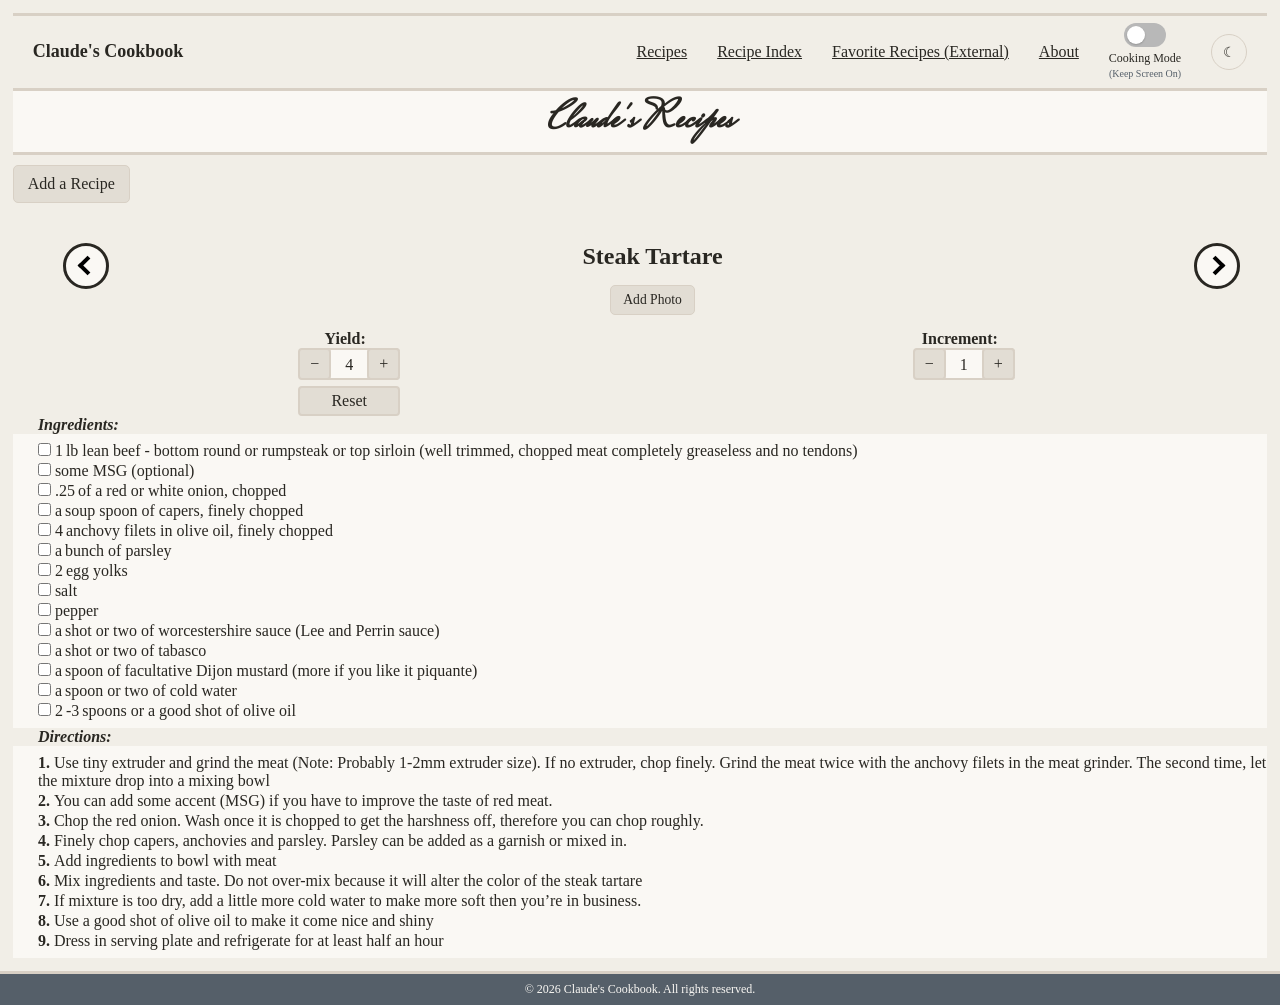
==== index.html @ f845e612 "Standardize navigation across pages and refresh favicon cache" ====
<!DOCTYPE html>
<html lang="en">
    <head>
        <meta charset="UTF-8">
        <meta name="viewport" content="width=device-width, initial-scale=1.0">
        <meta http-equiv="X-UA-Compatible" content="ie=edge">
        <title>Claude's Cookbook</title>
        <link rel="stylesheet" href="recipestyle.css">
        <link rel="preconnect" href="https://fonts.googleapis.com">
        <link rel="preconnect" href="https://fonts.gstatic.com" crossorigin>
        <link href="https://fonts.googleapis.com/css2?family=Fasthand&display=swap" rel="stylesheet">
        <link rel="preconnect" href="https://fonts.googleapis.com">
        <link rel="preconnect" href="https://fonts.gstatic.com" crossorigin>
        <link href="https://fonts.googleapis.com/css2?family=Heebo:wght@500;800&family=Mrs+Saint+Delafield&family=Roboto:ital,wght@1,900&display=swap" rel="stylesheet">
        <link rel="icon" type="image/png" href="/favicon.png?v=2">
    </head>
    <body>
        <div class="outline"> 
            <header>
                <nav class="nav-menu">
                    <ul class="nav-ul">
                        <li class="nav-header"><strong>Claude's Cookbook</strong></p></li>
                        <ul class="nav-ul-right">
                            <li><a href="index.html">Recipes</a></li>
                            <li><a href="recipe-index.html">Recipe Index</a></li>
                            <li><a href="favorites.html">Favorite Recipes (External)</a></li>
                            <li><a href="about.html">About</a></li>
                            <li class="cooking-mode-control">
                                <button
                                    id="cooking-mode-toggle"
                                    class="toggle-switch"
                                    type="button"
                                    role="switch"
                                    aria-checked="false"
                                    aria-label="Cooking Mode"
                                >
                                    <span class="toggle-knob"></span>
                                </button>
                                <span>Cooking Mode<br><small>(Keep Screen On)</small></span>
                            </li> 
                            <button id="theme-toggle" aria-label="Switch to dark mode">☾</button>
                        </ul>
                    </ul>
                </nav>
            </header>
            <!-- <div class="title-img">
                <h1>Claude's Recipes</h1>
            </div> -->

            <main id="recipes">
                <h3>Claude's Recipes</h3>
                <section id="add-recipe-section">
                    <h2>Add Claude's Recipe</h2>

                    <button type="button" id="show-recipe-form">
                        Add a Recipe
                    </button>

                    <form id="new-recipe-form" hidden>
                        <label for="new-recipe-name">Recipe Name</label>
                        <input type="text" id="new-recipe-name" required>

                        <label for="new-recipe-yield">Yield</label>
                        <input type="text" id="new-recipe-yield" required>

                        <label for="new-recipe-ingredients">Ingredients</label>
                        <textarea id="new-recipe-ingredients" required
                            placeholder="Enter one ingredient per line"></textarea>

                        <label for="new-recipe-directions">Directions</label>
                        <textarea id="new-recipe-directions" required
                            placeholder="Enter one step per line"></textarea>

                        <label for="new-recipe-source">Source</label>
                        <input type="text" id="new-recipe-source" required>

                        <label for="new-recipe-image">Recipe Photo (optional)</label>
                        <input
                            type="file"
                            id="new-recipe-image"
                            accept="image/*"
                        >

                        <p id="recipe-form-error" role="alert"></p>

                        <button type="submit">Save Recipe</button>
                    </form>
                </section>
                <div id="recipe-container">
                    <script src="https://ajax.googleapis.com/ajax/libs/jquery/2.1.1/jquery.min.js"></script>
                   
                    <div class="recipes">
                        <div class="buttons-container">
                            <span class="left arrow prev"></span>
                            <span class="right arrow next"></span>
                        </div>
                        <ul class="recipe-items">
                            <li class="recipe-item">
                                <h2>Steak Tartare</h2>
                                <div class="recipe-image-container">
                                    <img class="recipe-image" alt="Steak Tartare" hidden>
                                    <button type="button" class="remove-recipe-image" hidden>
                                        Remove Photo
                                    </button>
                                    <label class="recipe-image-upload">
                                        Add Photo
                                        <input
                                            type="file"
                                            class="recipe-image-input"
                                            accept="image/*"
                                        >
                                    </label>
                                </div>
                                
                                <form class="values-div">
                                    <div class="yield-div">
                                        <strong>Yield:</strong>
                                        <div class="og-yield">4</div>
                                        <div class="yield-output-container">
                                            <button type="button" class="value-button" onclick="decreaseYield()" aria-label="Decrease yield">−</button>
                                            <div class="yield-output" aria-live="polite"></div>
                                            <button type="button" class="value-button" onclick="increaseYield()" aria-label="Increase yield">+</button>    
                                        </div>
                                        <button type="button" class="reset-yield" onclick="resetYield()">Reset</button>
                                    </div>
                                    <div class="increment-div">
                                        <strong>Increment:</strong>
                                        <div class="increment-output-container">
                                            <button type="button" class="value-button" onclick="decreaseIncrement()" aria-label="Decrease increment">−</button>
                                            <div class="increment-output" aria-live="polite"></div>
                                            <button type="button" class="value-button" onclick="increaseIncrement()" aria-label="Increase increment">+</button>
                                        </div>
                                        <div>
                                            <div class="og-increment">1</div>
                                            <div><p>Choose an increment,<br> then adjust the yield.</p></div>
                                        </div>
                                   </div>
                                </form>

                                <div class="ingredients-div list-container"><em>Ingredients:</em>
                                    <ul class="ingredients-list list">
                                        <li class="ingredient"><input type="checkbox"><span class="ingredient-amount">1</span><span class="output-amount"></span>lb lean beef - bottom round or rumpsteak or top sirloin (well trimmed, chopped meat completely greaseless and no tendons)</li>
                                        <li class="ingredient"><input type="checkbox">some MSG (optional)</li>
                                        <li class="ingredient"><input type="checkbox"><span class="ingredient-amount">.25</span><span class="output-amount"></span>of a red or white onion, chopped</li>
                                        <li class="ingredient"><input type="checkbox"><span class="ingredient-amount">a</span><span class="output-amount"></span>soup spoon of capers, finely chopped</li>
                                        <li class="ingredient"><input type="checkbox"><span class="ingredient-amount">4</span><span class="output-amount"></span>anchovy filets in olive oil, finely chopped</li>
                                        <li class="ingredient"><input type="checkbox"><span class="ingredient-amount">a</span><span class="output-amount"></span>bunch of parsley</li>
                                        <li class="ingredient"><input type="checkbox"><span class="ingredient-amount">2</span><span class="output-amount"></span>egg yolks</li>
                                        <li class="ingredient"><input type="checkbox">salt</li>
                                        <li class="ingredient"><input type="checkbox">pepper</li>
                                        <li class="ingredient"><input type="checkbox"><span class="ingredient-amount">a</span><span class="output-amount"></span>shot or two of worcestershire sauce (Lee and Perrin sauce)</li>
                                        <li class="ingredient"><input type="checkbox"><span class="ingredient-amount">a</span><span class="output-amount"></span>shot or two of tabasco</li>
                                        <li class="ingredient"><input type="checkbox"><span class="ingredient-amount">a</span><span class="output-amount"></span>spoon of facultative Dijon mustard (more if you like it piquante)</li>
                                        <li class="ingredient"><input type="checkbox"><span class="ingredient-amount">a</span><span class="output-amount"></span>spoon or two of cold water</li>
                                        <li class="ingredient"><input type="checkbox"><span class="ingredient-amount">2</span><span class="output-amount"></span>-<span class="ingredient-amount">3</span><span class="output-amount"></span>spoons or a good shot of olive oil</li>
                                    </ul>
                                </div>
                                <div class="directions-div list-container"><em>Directions:</em>
                                    <ul class="directions-list list"> 
                                        <li class="direction">Use tiny extruder and grind the meat (Note: Probably 1-2mm extruder size). If no extruder, chop finely. Grind the meat twice with the anchovy filets in the meat grinder. The second time, let the mixture drop into a mixing bowl</li>
                                        <li class="direction">You can add some accent (MSG) if you have to improve the taste of red meat.</li>
                                        <li class="direction">Chop the red onion. Wash once it is chopped to get the harshness off, therefore you can chop roughly.</li>
                                        <li class="direction">Finely chop capers, anchovies and parsley. Parsley can be added as a garnish or mixed in.</li>
                                        <li class="direction">Add ingredients to bowl with meat</li>
                                        <li class="direction">Mix ingredients and taste. Do not over-mix because it will alter the color of the steak tartare</li>
                                        <li class="direction">If mixture is too dry, add a little more cold water to make more soft then you’re in business.</li>
                                        <li class="direction">Use a good shot of olive oil to make it come nice and shiny</li>
                                        <li class="direction">Dress in serving plate and refrigerate for at least half an hour</li>
                                    </ul>
                                </div>
                            </li>

                            <li class="recipe-item">
                                <h2>Whole Chicken</h2>
                                <div class="recipe-image-container">
                                    <img class="recipe-image" alt="Whole Chicken" hidden>
                                    <button type="button" class="remove-recipe-image" hidden>
                                        Remove Photo
                                    </button>
                                    <label class="recipe-image-upload">
                                        Add Photo
                                        <input
                                            type="file"
                                            class="recipe-image-input"
                                            accept="image/*"
                                        >
                                    </label>
                                </div>
                                <form class="values-div">
                                    <div class="yield-div">
                                        <strong>Yield:</strong>
                                        <div class="og-yield">4</div>
                                        <div class="yield-output-container">
                                            <button type="button" class="value-button" onclick="decreaseYield()" aria-label="Decrease yield">−</button>
                                            <div class="yield-output" aria-live="polite"></div>
                                            <button type="button" class="value-button" onclick="increaseYield()" aria-label="Increase yield">+</button>
                                        </div>
                                        <button type="button" class="reset-yield" onclick="resetYield()">Reset</button>
                                    </div>
                                    <div class="increment-div">
                                        <strong>Increment:</strong>
                                        <div class="increment-output-container">
                                            <div class="value-button" id="decrease" onclick="decreaseIncrement()" value="decrease value">-</div> 
                                            <div class="increment-output"></div>
                                            <div class="value-button" id="increase" onclick="increaseIncrement()" value="increase value">+</div>     
                                            <button type="button" class="reset-increment" onclick="resetIncrement()">Reset</button>
                                        </div>
                                        <div>
                                            <div class="og-increment">1</div>
                                            <div><p>Choose an increment,<br> then adjust the yield.</p></div>
                                        </div>
                                   </div>
                                </form>
                                <div class="ingredients-div list-container"><em>Ingredients:</em>
                                    <ul class="ingredients-list list">
                                        <li class="ingredient"><input type="checkbox"><span class="ingredient-amount">1</span><span class="output-amount"></span>Whole chicken</li>
                                        <li class="ingredient"><input type="checkbox"><span class="ingredient-amount">4</span><span class="output-amount"></span>-<span class="ingredient-amount">6</span><span class="output-amount"></span>cloves of garlic</li>
                                        <li class="ingredient"><input type="checkbox">some chopped parsley</li>
                                        <li class="ingredient"><input type="checkbox"><span class="ingredient-amount">.5</span><span class="output-amount"></span>tsp nutmeg</li>
                                        <li class="ingredient"><input type="checkbox">some thyme</li>
                                        <li class="ingredient"><input type="checkbox"><span class="ingredient-amount">1</span><span class="output-amount"></span>-<span class="ingredient-amount">2</span><span class="output-amount"></span>bay leaves (crumpled)</li>
                                        <li class="ingredient"><input type="checkbox">salt (course)</li>
                                        <li class="ingredient"><input type="checkbox">pepper (fresh cracked)</li>
                                    </ul>
                                </div>
                                <div class="directions-div list-container"><em>Directions:</em>
                                    <ul class="directions-list list"> 
                                        <li class="direction">Mix garlic, thyme, parsley, bay leaf, salt, pepper in a bowl ahead of time so the salt can melt a bit</li>
                                        <li class="direction">Stuff the chicken with mixture</li>
                                        <li class="direction">Put half butter half oil in the roasting pot and preheat the pot that is in the oven so that the skin looks nicer and the skin does not rip</li>
                                        <li class="direction">Cook at 400F for 15 minutes on each face</li>
                                        <li class="direction">Finish the chicken upside-down so the juice goes back to the breast and white meat and no longer dryer</li>
                                    </ul>
                                </div>
                            </li>

                            <li class="recipe-item">
                                <h2>Seafood Pasta</h2>
                                <img src="/img/SeafoodPasta.png" alt="photograph of Seafood Pasta" height="150">
                                <div class="recipe-image-container">
                                    <img class="recipe-image" alt="Seafood Pasta" hidden>
                                    <button type="button" class="remove-recipe-image" hidden>
                                        Remove Photo
                                    </button>
                                    <label class="recipe-image-upload">
                                        Add Photo
                                        <input
                                            type="file"
                                            class="recipe-image-input"
                                            accept="image/*"
                                        >
                                    </label>
                                </div>
                                <form class="values-div">
                                    <div class="yield-div">
                                        <strong>Yield:</strong>
                                        <div class="og-yield">4</div>
                                        <div class="yield-output-container">
                                            <button type="button" class="value-button" onclick="decreaseYield()" aria-label="Decrease yield">−</button>
                                            <div class="yield-output" aria-live="polite"></div>
                                            <button type="button" class="value-button" onclick="increaseYield()" aria-label="Increase yield">+</button>     
                                        </div>
                                        <button type="button" class="reset-yield" onclick="resetYield()">Reset</button>
                                    </div>
                                    <div class="increment-div">
                                        <strong>Increment:</strong>
                                        <div class="increment-output-container">
                                            <button type="button" class="value-button" id="decrease" onclick="decreaseIncrement()" aria-label="Decrease increment">−</button>
                                            <div class="increment-output" aria-live="polite"></div>
                                            <button type="button" class="value-button" id="increase" onclick="increaseIncrement()" aria-label="Increase increment">+</button>
                                        </div>
                                        <div>
                                            <div class="og-increment">1</div>
                                            <div><p>Choose an increment,<br> then adjust the yield.</p></div>
                                        </div>
                                   </div>
                                </form>
                                <div class="ingredients-div list-container"><em>Ingredients:</em>
                                    <ul class="ingredients-list list">
                                        <li class="ingredient"><input type="checkbox"><span class="ingredient-amount">4</span><span class="output-amount"></span>servings pasta (linguine is best)</li>
                                        <li class="ingredient"><input type="checkbox"><span class="ingredient-amount">1</span><span class="output-amount"></span>lb mussels (1/4 lb per person)</li>
                                        <li class="ingredient"><input type="checkbox"><span class="ingredient-amount">24</span><span class="output-amount"></span>shrimp size 26/30s (8 per person)</li>
                                        <li class="ingredient"><input type="checkbox"><span class="ingredient-amount">24</span><span class="output-amount"></span>scallops or<span class="ingredient-amount">6</span><span class="output-amount"></span>sea scallops (quartered) (8 per person)</li>
                                        <li class="ingredient"><input type="checkbox"><span class="ingredient-amount">12</span><span class="output-amount"></span>oz fish, (skinless, boneless) red snapper or other rock fish recommended<br> because can cut into small pieces without falling apart (fish is optional) (3 oz per person)</li>
                                        <li class="ingredient"><input type="checkbox"><span class="ingredient-amount">1</span><span class="output-amount"></span>medium sized sweet onion (preferred) or shallots (quartered)</li>
                                        <li class="ingredient"><input type="checkbox"><span class="ingredient-amount">2</span><span class="output-amount"></span>big garlic cloves (chopped fine)</li>
                                        <li class="ingredient"><input type="checkbox"><span class="ingredient-amount">.5</span><span class="output-amount"></span>tsp ginger to taste (optional)</li>
                                        <li class="ingredient"><input type="checkbox">some olive oil</li>
                                        <li class="ingredient"><input type="checkbox"><span class="ingredient-amount">2</span><span class="output-amount"></span>soup spoons of chopped parsley</li>
                                        <li class="ingredient"><input type="checkbox"><span class="ingredient-amount">1</span><span class="output-amount"></span>tblsp lemon juice</li>
                                        <li class="ingredient"><input type="checkbox">salt</li>
                                        <li class="ingredient"><input type="checkbox">pepper</li>
                                    </ul>
                                </div>
                                <div class="directions-div list-container"><em>Directions:</em>
                                    <ul class="directions-list list"> 
                                        <li class="direction">Open the mussel and keep the juice to make the sauce (NOTE: this means to steam the mussels until the open in water and keep the steaming liquid)</li>
                                        <li class="direction">Take onion, cut in half, then cut halves into fours so they are thick</li>
                                        <li class="direction">Remove tough part of small bay scallops if they are there. If using sea scallops, clean them, remove the roe and tough part, cut into four and boil them for 3 or 4 seconds in salty water because they have a strong flavor, then pour through a sieve, discard water</li>
                                        <li class="direction">Fry the onion and garlic in olive oil without adding color</li>
                                        <li class="direction">Add mussel juice</li>
                                        <li class="direction">Bring to a boil</li>
                                        <li class="direction">Add lemon juice, then seafood</li>
                                        <li class="direction">Liquid should be halfway up the seafood</li>
                                        <li class="direction">Bring to boil again then add cornstarch or arrowroot (arrowroot preferred because cornstarch makes odd string)</li>
                                        <li class="direction">Boil again, but not too much then take off the fire</li>
                                        <li class="direction">Season with salt, pepper, maybe some olive oil</li>
                                        <li class="direction">Have cooked pasta ready, season pasta with the pan flavor before you put it on the plate</li>
                                        <li class="direction">Put pasta on the plate then cover in seafood and chopped parsley on top</li>
                                        <li class="direction">When you put the pasta in the water, make the sauce for timing</li>
                                    </ul>
                                </div>
                            </li>

                            <li class="recipe-item">
                                <h2>Escargot</h2>
                                <img src="/img/escargot.jpeg" alt="photograph of Escargot" height="200">
                                <div class="recipe-image-container">
                                    <img class="recipe-image" alt="Escargot" hidden>
                                    <button type="button" class="remove-recipe-image" hidden>
                                        Remove Photo
                                    </button>
                                    <label class="recipe-image-upload">
                                        Add Photo
                                        <input
                                            type="file"
                                            class="recipe-image-input"
                                            accept="image/*"
                                        >
                                    </label>
                                </div>
                                <form class="values-div">
                                    <div class="yield-div">
                                        <strong>Yield:</strong>
                                        <div class="og-yield">4</div>
                                        <div class="yield-output-container">
                                            <button type="button" class="value-button" onclick="decreaseYield()" aria-label="Decrease yield">−</button>
                                            <div class="yield-output" aria-live="polite"></div>
                                            <button type="button" class="value-button" onclick="increaseYield()" aria-label="Increase yield">+</button>   
                                        </div>
                                        <button type="button" class="reset-yield" onclick="resetYield()">Reset</button>
                                    </div>
                                    <div class="increment-div">
                                        <strong>Increment:</strong>
                                        <div class="increment-output-container">
                                            <button type="button" class="value-button" onclick="decreaseIncrement()" aria-label="Decrease increment">−</button>
                                            <div class="increment-output" aria-live="polite"></div>
                                            <button type="button" class="value-button" onclick="increaseIncrement()" aria-label="Increase increment">+</button>     
                                        </div>
                                        <div>
                                            <div class="og-increment">1</div>
                                            <div><p>Choose an increment,<br> then adjust the yield.</p></div>
                                        </div>
                                   </div>
                                </form>
                                <div class="ingredients-div list-container"><em>Ingredients:</em>
                                    <ul class="ingredients-list list">
                                        <li class="ingredient"><input type="checkbox"><span class="ingredient-amount">2</span><span class="output-amount"></span>cans escargot</li>
                                        <li class="ingredient"><input type="checkbox"><span class="ingredient-amount">2</span><span class="output-amount"></span>sticks of butter</li>
                                        <li class="ingredient"><input type="checkbox"><span class="ingredient-amount">4</span><span class="output-amount"></span>or so shallots</li>
                                        <li class="ingredient"><input type="checkbox">garlic (ground)</li>
                                        <li class="ingredient"><input type="checkbox"><span class="ingredient-amount">.125</span><span class="output-amount"></span>tsp or knife-tip of nutmeg</li>
                                        <li class="ingredient"><input type="checkbox">garlic (ground)</li>
                                        <li class="ingredient"><input type="checkbox"><span class="ingredient-amount">a</span><span class="output-amount"></span>bunch of parsley (finely cut)</li>
                                        <li class="ingredient"><input type="checkbox">salt</li>
                                        <li class="ingredient"><input type="checkbox">pepper</li>
                                    </ul>
                                </div>
                                <div class="directions-div list-container"><em>Directions:</em>
                                    <ul class="directions-list list"> 
                                        <li class="direction">Cut butter into pieces and put into a bowl</li>
                                        <li class="direction">Cut up parsley (a lot, cut up fine)</li>
                                        <li class="direction">Cut up shallots (cut fine)</li>
                                        <li class="direction">Mix butter, shallots, garlic, nutmeg, salt and pepper and taste</li>
                                        <li class="direction">Stuff mixture into shells, then put escargot in the shell, then cover with more butter mixture</li>
                                        <li class="direction">Bake at 220 degrees F until mixture bubbles well, no color</li>
                                    </ul>
                                </div>
                            </li>

                            <li class="recipe-item">
                                <h2>Tomate Farcies</h2>
                                <img src="/img/tomatoesfarcies.jpeg" alt="photograph of Tomate Farcies" height="200">
                                <div class="recipe-image-container">
                                    <img class="recipe-image" alt="Tomate Farcies" hidden>
                                    <button type="button" class="remove-recipe-image" hidden>
                                        Remove Photo
                                    </button>
                                    <label class="recipe-image-upload">
                                        Add Photo
                                        <input
                                            type="file"
                                            class="recipe-image-input"
                                            accept="image/*"
                                        >
                                    </label>
                                </div>
                                <form class="values-div">
                                    <div class="yield-div">
                                        <strong>Yield:</strong>
                                        <div class="og-yield">4</div>
                                        <div class="yield-output-container">
                                            <button type="button" class="value-button" onclick="decreaseYield()" aria-label="Decrease yield">−</button>
                                            <div class="yield-output" aria-live="polite"></div>
                                            <button type="button" class="value-button" onclick="increaseYield()" aria-label="Increase yield">+</button>    
                                        </div>
                                        <button type="button" class="reset-yield" onclick="resetYield()">Reset</button>
                                    </div>
                                    <div class="increment-div">
                                        <strong>Increment:</strong>
                                        <div class="increment-output-container">
                                            <button type="button" class="value-button" id="decrease" onclick="decreaseIncrement()" aria-label="Decrease increment">−</button>
                                            <div class="increment-output" aria-live="polite"></div>
                                            <button type="button" class="value-button" id="increase" onclick="increaseIncrement()" aria-label="Increase increment">+</button>
                                        </div>
                                        <div>
                                            <div class="og-increment">1</div>
                                            <div><p>Choose an increment,<br> then adjust the yield.</p></div>
                                        </div>
                                   </div>
                                </form>
                                <div class="ingredients-div list-container"><em>Ingredients:</em>
                                    <ul class="ingredients-list list">
                                        <li class="ingredient"><input type="checkbox"><span class="ingredient-amount">4</span><span class="output-amount"></span>large tomatoes (one per person)</li>
                                        <li class="ingredient"><input type="checkbox"><span class="ingredient-amount">12</span><span class="output-amount"></span>oz ground pork</li>
                                        <li class="ingredient"><input type="checkbox"><span class="ingredient-amount">1</span><span class="output-amount"></span>onion</li>
                                        <li class="ingredient"><input type="checkbox"><span class="ingredient-amount">1</span><span class="output-amount"></span>clove of garlic</li>
                                        <li class="ingredient"><input type="checkbox"><span class="ingredient-amount">1</span><span class="output-amount"></span>small basket of white mushrooms, the cheapest (sliced)</li>
                                        <li class="ingredient"><input type="checkbox"><span class="ingredient-amount">1</span><span class="output-amount"></span>bunch of parsley</li>
                                        <li class="ingredient"><input type="checkbox">some oil to fry in</li>
                                        <li class="ingredient"><input type="checkbox">salt</li>
                                        <li class="ingredient"><input type="checkbox">pepper</li>
                                        <li class="ingredient"><input type="checkbox">some red pepper flakes (optional)</li>

                                    </ul>
                                </div>
                                <div class="directions-div list-container"><em>Directions:</em>
                                    <ul class="directions-list list"> 
                                        <li class="direction">Chop the onion, garlic, and mushroom</li>
                                        <li class="direction">Put some oil in frying pan, fry all three ingredients slowly until almost cooked (when onions become almost transparent)</li>
                                        <li class="direction">Take off fryer, let cool, add some chopped Italian parsley</li>
                                        <li class="direction">To prepare tomatoes, cut 1/3 of head off and dig out pulp of tomato without damaging the shell</li>
                                        <li class="direction">Salt and pepper on top of tomatoes</li>
                                        <li class="direction">In a bowl, put meat and contents of cooked frying pan, mix well</li>
                                        <li class="direction">Taste, add seasoning to taste, maybe some red pepper</li>
                                        <li class="direction">Form balls (4) from mixture</li>
                                        <li class="direction">Stuff into tomatoes, should be over top</li>
                                        <li class="direction">Place tomatoes in pan (good size)</li>
                                        <li class="direction">Preheat oven to 400 degrees F</li>
                                        <li class="direction">Leave in oven for about 35 minutes</li>
                                    </ul>
                                </div>
                            </li>

                            

                            <li class="recipe-item">
                                <h2>Beef Stew</h2>
                                <div class="recipe-image-container">
                                    <img class="recipe-image" alt="Beef Stew" hidden>
                                    <button type="button" class="remove-recipe-image" hidden>
                                        Remove Photo
                                    </button>
                                    <label class="recipe-image-upload">
                                        Add Photo
                                        <input
                                            type="file"
                                            class="recipe-image-input"
                                            accept="image/*"
                                        >
                                    </label>
                                </div>
                                <form class="values-div">
                                    <div class="yield-div">
                                        <strong>Yield:</strong>
                                        <div class="og-yield">4</div>
                                        <div class="yield-output-container">
                                            <button type="button" class="value-button" onclick="decreaseYield()" aria-label="Decrease yield">−</button>
                                            <div class="yield-output" aria-live="polite"></div>
                                            <button type="button" class="value-button" onclick="increaseYield()" aria-label="Increase yield">+</button> 
                                        </div>
                                        <button type="button" class="reset-yield" onclick="resetYield()">Reset</button>
                                    </div>
                                    <div class="increment-div">
                                        <strong>Increment:</strong>
                                        <div class="increment-output-container">
                                            <button type="button" class="value-button" onclick="decreaseIncrement()" aria-label="Decrease increment">−</button>
                                            <div class="increment-output" aria-live="polite"></div>
                                            <button type="button" class="value-button" onclick="increaseIncrement()" aria-label="Increase increment">+</button>   
                                        </div>
                                        <div>
                                            <div class="og-increment">1</div>
                                            <div><p>Choose an increment,<br> then adjust the yield.</p></div>
                                        </div>
                                   </div>
                                </form>
                                <div class="ingredients-div list-container"><em>Ingredients:</em>
                                    <ul class="ingredients-list list">
                                        <li class="ingredient"><input type="checkbox"><span class="ingredient-amount">1</span><span class="output-amount"></span>Beef shoulder or neck, grizzle removed (fat and nerves) <br>and cut into bite-size pieces (will shrink 30% when cooked)</li>
                                        <li class="ingredient"><input type="checkbox"><span class="ingredient-amount">3</span><span class="output-amount"></span>carrot</li>
                                        <li class="ingredient"><input type="checkbox"><span class="ingredient-amount">1</span><span class="output-amount"></span>-<span class="ingredient-amount">2</span><span class="output-amount"></span>onion</li>
                                        <li class="ingredient"><input type="checkbox"><span class="ingredient-amount">2</span><span class="output-amount"></span>celery (very little celery - too flavorful. Using just a few celery leaves is best)</li>
                                        <li class="ingredient"><input type="checkbox">some thyme</li>
                                        <li class="ingredient"><input type="checkbox"><span class="ingredient-amount">1</span><span class="output-amount"></span>-<span class="ingredient-amount">2</span><span class="output-amount"></span>bay leaf</li>
                                        <li class="ingredient"><input type="checkbox">a few cloves</li>
                                        <li class="ingredient"><input type="checkbox">red wine to cover</li>
                                        <li class="ingredient"><input type="checkbox"><span class="ingredient-amount">1</span><span class="output-amount"></span>spoon of sugar (if the wine is very acidic)</li>
                                        <li class="ingredient"><input type="checkbox"><span class="ingredient-amount">1</span><span class="output-amount"></span>spoonful of flour for dusting meat / roux</li>
                                    </ul>
                                </div>
                                <div class="directions-div list-container"><em>Directions:</em>
                                    <ul class="directions-list list"> 
                                        <li class="direction">The night before, put the carrot, onion, celery, thyme, bay leaves, cloves, salt and pepper in a container and cover with red wine and let stand overnight</li>
                                        <li class="direction">Drain in the morning but keep the wine</li>
                                        <li class="direction">Brown and fry the meat in a good amount of oil to get color fast</li>
                                        <li class="direction">Dump meat into colander </li>
                                        <li class="direction">In a stock pot, add oil and fry the garniture</li>
                                        <li class="direction">When it has a little color, add the meat, then add a spoon or handful of flour (add less flour at the start, then add more if needed)</li>
                                        <li class="direction">Mix and add marinade (if not enough marinade, fill with water until it covers the meat)</li>
                                        <li class="direction">Mix once, bring to boil, then turn down the heat and let it cook slowly at a simmer with a cover for at least 1 1/2 to 2 hours. Be sure to watch it so it does not boil or else it has a tendency to stick to the pot</li>
                                        <li class="direction">Cook slowly</li>
                                        <li class="direction">When meat is tender, remove everything with wire strainer, separate meat and remove any uncooked pieces</li>
                                        <li class="direction">Put meat only on the serving platter</li>
                                        <li class="direction">Mix veggies and marinade and add salt and pepper to taste</li>
                                        <li class="direction">When meat is tender, remove everything with wire strainer, separate meat and remove any uncooked pieces</li>
                                        <li class="direction">Afterwards, take the rest of the marinade when it is seasoned to taste and pass through a chinois on top of the meat and it is ready to serve. If you want to serve later on, then bring the finished product to a boil, remove some fat, let cool, and refrigerate</li>
                                        <li class="direction">If you want to add mushrooms, fry first and when almost cooked, take spoonful of sauce (strained through chinois), bring sauce and mushrooms to boil, (careful not to add too much fat, butter is best because can leave it in there) then add onto meat</li>
                                    </ul>
                                </div>
                            </li>

                            <li class="recipe-item">
                                <h2>White Veal Stew</h2>
                                <div class="recipe-image-container">
                                    <img class="recipe-image" alt="White Veal Stew" hidden>
                                    <button type="button" class="remove-recipe-image" hidden>
                                        Remove Photo
                                    </button>
                                    <label class="recipe-image-upload">
                                        Add Photo
                                        <input
                                            type="file"
                                            class="recipe-image-input"
                                            accept="image/*"
                                        >
                                    </label>
                                </div>
                                <form class="values-div">
                                    <div class="yield-div">
                                        <strong>Yield:</strong>
                                        <div class="og-yield">4</div>
                                        <div class="yield-output-container">
                                            <button type="button" class="value-button" onclick="decreaseYield()" aria-label="Decrease yield">−</button>
                                            <div class="yield-output" aria-live="polite"></div>
                                            <button type="button" class="value-button" onclick="increaseYield()" aria-label="Increase yield">+</button>
                                        </div>
                                        <button type="button" class="reset-yield" onclick="resetYield()">Reset</button>
                                    </div>
                                    <div class="increment-div">
                                        <strong>Increment:</strong>
                                        <div class="increment-output-container">
                                            <button type="button" class="value-button" onclick="decreaseIncrement()" aria-label="Decrease increment">−</button>
                                            <div class="increment-output" aria-live="polite"></div>
                                            <button type="button" class="value-button" onclick="increaseIncrement()" aria-label="Increase increment">+</button>    
                                        </div>
                                        <div>
                                            <div class="og-increment">1</div>
                                            <div><p>Choose an increment,<br> then adjust the yield.</p></div>
                                        </div>
                                   </div>
                                </form>
                                <div class="ingredients-div list-container"><em>Ingredients:</em>
                                    <ul class="ingredients-list list">
                                        <li class="ingredient"><input type="checkbox"><span class="ingredient-amount">1</span><span class="output-amount"></span>shoulder of veal with breast mostly and bones in <br>(cut into cubes - larger cubes than beef stew - can be 2 inch by 1 1/4 inch)</li>
                                        <li class="ingredient"><input type="checkbox"><span class="ingredient-amount">1</span><span class="output-amount"></span>onion</li>
                                        <li class="ingredient"><input type="checkbox"><span class="ingredient-amount">2</span><span class="output-amount"></span>carrot</li>
                                        <li class="ingredient"><input type="checkbox">some lemon juice</li>
                                        <li class="ingredient"><input type="checkbox"><span class="ingredient-amount">1</span><span class="output-amount"></span>spoon of flour</li>
                                        <li class="ingredient"><input type="checkbox"><span class="ingredient-amount">1</span><span class="output-amount"></span>egg yolk</li>
                                        <li class="ingredient"><input type="checkbox"><span class="ingredient-amount">.5</span><span class="output-amount"></span>cup heavy cream</li>
                                        <li class="ingredient"><input type="checkbox"><span class="ingredient-amount">1</span><span class="output-amount"></span>knife tip of nutmeg</li>
                                        <li class="ingredient"><input type="checkbox"><span class="ingredient-amount">1</span><span class="output-amount"></span>small container button mushrooms</li>
                                        <li class="ingredient"><input type="checkbox"><span class="ingredient-amount">4</span><span class="output-amount"></span>servings plain rice or fettuccini</li>
                                        <li class="ingredient"><input type="checkbox"><span class="ingredient-amount">4</span><span class="output-amount"></span>tablespoon butter</li>
                                        <li class="ingredient"><input type="checkbox">salt</li>
                                        <li class="ingredient"><input type="checkbox">pepper</li>
                                    </ul>
                                </div>
                                <div class="directions-div list-container"><em>Directions:</em>
                                    <ul class="directions-list list"> 
                                        <li class="direction">Blanche the meat by putting in cold water, bringing to boil, mix, then put through colander and cover with cold water</li>
                                        <li class="direction">Wash the pot used for blanching</li>
                                        <li class="direction">Put the veal back in the pot and cover it with water to an inch above the meat</li>
                                        <li class="direction">Put large bouquet de garnis with 1 onion and 2 carrots into the pot (carrot does not need to be peeled but should be washed)</li>
                                        <li class="direction">Bring to a boil, then cook for an hour or so until veal is done. Cut a cube in two to see if it is done and try. If meat is cooked, remove meat with wire mesh</li>
                                        <li class="direction">Make a roux: Add flour to small bowl of stock liquid, mix, then add back to stock pot and bring to boil to thicken</li>
                                        <li class="direction">When stock is boiling, take pot off the heat, can add some lemon juice (Note: add roux when pot is off the fire. When adding flour, add three quarters of what you think should be enough. Then bring to boil. After, let cook for at least ten to fifteen minutes.</li>
                                        <li class="direction">Add seasoning (put some at beginning too). Make sure no lumps. If lumps, pass through sieve before adding liaison</li>
                                        <li class="direction">Make the liaison by whisking egg yolk, heavy cream, nutmeg and lemon juice </li>
                                        <li class="direction">Add liaison to stock off the heat and whisk well. Do NOT let it boil or else you will have scrambled eggs</li>
                                        <li class="direction">Taste</li>
                                        <li class="direction">Put meat back in and you are in business</li>
                                        <li class="direction">Keep meat with a cover on the pot</li>
                                        <li class="direction">If adding button mushrooms, clean mushrooms well and blanche in water with salt, lemon juice and butter so nice and white. You should make mushrooms ahead of time so you can use the blanching liquid to make the stock. Do not add the water later so it does not stretch the stock. When stew is done, dump mushrooms in the stew. Tiny mushrooms can be used as garnish but must be cooked separately</li>
                                        <li class="direction">Serve stew with plain rice or fettuccine usually</li>
                                        <li class="direction">For rice, fry chopped onion and butter. Use one part rice and one and a half parts chicken stock. Add rice to frying onions and fry. Add stock, bring to boil, cook for eleven minutes, take off the fire and let stand. Then add a bit of butter and break the rice up. The rice comes out perfect, should stick a little bit but not too much</li>
                                        <li class="direction">Note: You can also cut up carrots and onions nicely to put in with the meat</li>
                                    </ul>
                                </div>
                            </li>

                            <li class="recipe-item">
                                <h2>Prawns à la Claude</h2>
                                <div class="recipe-image-container">
                                    <img class="recipe-image" alt="Prawns à la Claude" hidden>
                                    <button type="button" class="remove-recipe-image" hidden>
                                        Remove Photo
                                    </button>
                                    <label class="recipe-image-upload">
                                        Add Photo
                                        <input
                                            type="file"
                                            class="recipe-image-input"
                                            accept="image/*"
                                        >
                                    </label>
                                </div>
                                <form class="values-div">
                                    <div class="yield-div">
                                        <strong>Yield:</strong>
                                        <div class="og-yield">4</div>
                                        <div class="yield-output-container">
                                            <button type="button" class="value-button" onclick="decreaseYield()" aria-label="Decrease yield">−</button>
                                            <div class="yield-output" aria-live="polite"></div>
                                            <button type="button" class="value-button" onclick="increaseYield()" aria-label="Increase yield">+</button>  
                                        </div>
                                        <button type="button" class="reset-yield" onclick="resetYield()">Reset</button>
                                    </div>
                                    <div class="increment-div">
                                        <strong>Increment:</strong>
                                        <div class="increment-output-container">
                                            <button type="button" class="value-button" onclick="decreaseIncrement()" aria-label="Decrease increment">−</button>
                                            <div class="increment-output" aria-live="polite"></div>
                                            <button type="button" class="value-button" onclick="increaseIncrement()" aria-label="Increase increment">+</button>    
                                        </div>
                                        <div>
                                            <div class="og-increment">1</div>
                                            <div><p>Choose an increment,<br> then adjust the yield.</p></div>
                                        </div>
                                   </div>
                                </form>
                                <div class="ingredients-div list-container"><em>Ingredients:</em>
                                    <ul class="ingredients-list list">
                                        <li class="ingredient"><input type="checkbox"><span class="ingredient-amount">6</span><span class="output-amount"></span>-<span class="ingredient-amount">8</span><span class="output-amount"></span>large prawns per person - shell on <br> (split the prawn down the back without cutting in half and remove guts)</li>
                                        <li class="ingredient"><input type="checkbox"><span class="ingredient-amount">6</span><span class="output-amount"></span>-<span class="ingredient-amount">8</span><span class="output-amount"></span>shallots</li>
                                        <li class="ingredient"><input type="checkbox"><span class="ingredient-amount">6</span><span class="output-amount"></span>-<span class="ingredient-amount">8</span><span class="output-amount"></span>cloves of garlic</li>
                                        <li class="ingredient"><input type="checkbox">some cayenne pepper</li>
                                        <li class="ingredient"><input type="checkbox"><span class="ingredient-amount">1</span><span class="output-amount"></span>big spoonful of parsley (chopped)</li>
                                        <li class="ingredient"><input type="checkbox"><span class="ingredient-amount">12</span><span class="output-amount"></span>oz butter</li>
                                        <li class="ingredient"><input type="checkbox">salt</li>
                                        <li class="ingredient"><input type="checkbox">pepper</li>
                                    </ul>
                                </div>
                                <div class="directions-div list-container"><em>Directions:</em>
                                    <ul class="directions-list list"> 
                                        <li class="direction">Chop shallots and garlic in a blender (don't add liquid)</li>
                                        <li class="direction">Heat butter in skillet</li>
                                        <li class="direction">When hot but not brown, add the chopped shallots and garlic and fry 1/2 minute</li>
                                        <li class="direction">Take off the fire and season on the high side with salt and a little cayenne pepper</li>
                                        <li class="direction">Add 1 big spoon of chopped parsley</li>
                                        <li class="direction">Taste the mixture. It should be on the soft side. The butter should not be running and should taste like le beurre d'escargot only more spicy</li>
                                        <li class="direction">On the split shrimps tails ( do not cut in two) where you have removed the guts, spread the mixture</li>
                                        <li class="direction">Place in a hot oven 450 F with the broiler side on only</li>
                                        <li class="direction">The dish is ready when the shrimps are slightly brown on top and the shells turn red.  Do not over cook</li>
                                    </ul>
                                </div>
                            </li>

                            <li class="recipe-item">
                                <h2>Poisson à la Bonne Femme<br>(Fish Simple Style)</h2>
                               <div class="recipe-image-container">
                                    <img class="recipe-image" alt="Poisson à la Bonne Femme" hidden>
                                    <button type="button" class="remove-recipe-image" hidden>
                                        Remove Photo
                                    </button>
                                    <label class="recipe-image-upload">
                                        Add Photo
                                        <input
                                            type="file"
                                            class="recipe-image-input"
                                            accept="image/*"
                                        >
                                    </label>
                                </div>
                                <form class="values-div">
                                    <div class="yield-div">
                                        <strong>Yield:</strong>
                                        <div class="og-yield">4</div>
                                        <div class="yield-output-container">
                                            <button type="button" class="value-button" onclick="decreaseYield()" aria-label="Decrease yield">−</button>
                                            <div class="yield-output" aria-live="polite"></div>
                                            <button type="button" class="value-button" onclick="increaseYield()" aria-label="Increase yield">+</button>   
                                        </div>
                                        <button type="button" class="reset-yield" onclick="resetYield()">Reset</button>
                                    </div>
                                    <div class="increment-div">
                                        <strong>Increment:</strong>
                                        <div class="increment-output-container">
                                            <button type="button" class="value-button" onclick="decreaseIncrement()" aria-label="Decrease increment">−</button>
                                            <div class="increment-output" aria-live="polite"></div>
                                            <button type="button" class="value-button" onclick="increaseIncrement()" aria-label="Increase increment">+</button>
                                        </div>
                                        <div>
                                            <div class="og-increment">1</div>
                                            <div><p>Choose an increment,<br> then adjust the yield.</p></div>
                                        </div>
                                   </div>
                                </form>
                                <div class="ingredients-div list-container"><em>Ingredients:</em>
                                    <ul class="ingredients-list list">
                                        <li class="ingredient"><input type="checkbox"><span class="ingredient-amount">4</span><span class="output-amount"></span>portions fish filet (preference of sole or Boston sole)</li>
                                        <li class="ingredient"><input type="checkbox"><span class="ingredient-amount">1</span><span class="output-amount"></span>big shallot (chopped fine)</li>
                                        <li class="ingredient"><input type="checkbox"><span class="ingredient-amount">1</span><span class="output-amount"></span>soup spoon parsley (chopped)</li>
                                        <li class="ingredient"><input type="checkbox"><span class="ingredient-amount">1</span><span class="output-amount"></span>glass white wine (dry)</li>
                                        <li class="ingredient"><input type="checkbox"><span class="ingredient-amount">1</span><span class="output-amount"></span>cup cream</li>
                                        <li class="ingredient"><input type="checkbox"><span class="ingredient-amount">.5</span><span class="output-amount"></span>of a lemon (juice)</li>
                                        <li class="ingredient"><input type="checkbox">some arrowroot or cornstarch</li>
                                        <li class="ingredient"><input type="checkbox">salt</li>
                                        <li class="ingredient"><input type="checkbox">pepper</li>
                                    </ul>
                                </div>
                                <div class="directions-div list-container"><em>Directions:</em>
                                    <ul class="directions-list list"> 
                                        <li class="direction">Fry the shallots in little butter.  Do not let shallots color</li>
                                        <li class="direction">Add white wine, cream and fish. If the stock does not cover the fish, add some water or fish stock</li>
                                        <li class="direction">Salt and pepper to taste</li>
                                        <li class="direction">Cook slowly 2-3 minutes </li>
                                        <li class="direction">Remove fish in a shallow plate</li>
                                        <li class="direction">Taste the stock and add some chicken base or let it reduce and thicken with starch (diluted in a white wine)</li>
                                        <li class="direction">Mix the stock with a whisk- be careful it thickens up fast.</li>
                                        <li class="direction">Add parsley and lemon juice</li>
                                        <li class="direction">Pour sauce over fish and serve immediately</li>
                                    </ul>
                                </div>
                            </li>

                            <li class="recipe-item">
                                <h2>Aged Beef</h2>
                                <div class="recipe-image-container">
                                    <img class="recipe-image" alt="Aged Beef" hidden>
                                    <button type="button" class="remove-recipe-image" hidden>
                                        Remove Photo
                                    </button>
                                    <label class="recipe-image-upload">
                                        Add Photo
                                        <input
                                            type="file"
                                            class="recipe-image-input"
                                            accept="image/*"
                                        >
                                    </label>
                                </div>
                                <form class="values-div">
                                    <div class="yield-div">
                                        <strong>Yield:</strong>
                                        <div class="og-yield">4</div>
                                        <div class="yield-output-container">
                                            <button type="button" class="value-button" onclick="decreaseYield()" aria-label="Decrease yield">−</button>
                                            <div class="yield-output" aria-live="polite"></div>
                                            <button type="button" class="value-button" onclick="increaseYield()" aria-label="Increase yield">+</button>   
                                        </div>
                                        <button type="button" class="reset-yield" onclick="resetYield()">Reset</button>
                                    </div>
                                    <div class="increment-div">
                                        <strong>Increment:</strong>
                                        <div class="increment-output-container">
                                            <button type="button" class="value-button" onclick="decreaseIncrement()" aria-label="Decrease increment">−</button>
                                            <div class="increment-output" aria-live="polite"></div>
                                            <button type="button" class="value-button" onclick="increaseIncrement()" aria-label="Increase increment">+</button>
                                        </div>
                                        <div>
                                            <div class="og-increment">1</div>
                                            <div><p>Choose an increment,<br> then adjust the yield.</p></div>
                                        </div>
                                   </div>
                                </form>
                                <div class="ingredients-div list-container"><em>Ingredients:</em>
                                    <ul class="ingredients-list list">
                                        <li class="ingredient"><input type="checkbox"><span class="ingredient-amount">1</span><span class="output-amount"></span>Sirloin bone-in but not the flank <br>(Always bone in and with the fat. Always use prime beef if you want to do a good job.<br> You do not have to age the filet of tenderloin. <br>The bone and fat are where you get bacteria (Note: I assume bacteria here is a good thing)</li>
                                    </ul>
                                </div>
                                <div class="directions-div list-container"><em>Directions:</em>
                                    <ul class="directions-list list"> 
                                        <li class="direction">If there is a flank, cut off the flank</li>
                                        <li class="direction">To age rib of beef bone in, with a good refrigerator at least 2 weeks to 20 days. Not humid. Keep it between 2-4 degrees Celcius or 34-38 F with no ventilation unless you cover the meat with the tablecloth. 3 inch distance at least between each piece of meat all around so air can circulate.</li>
                                    </ul>
                                </div>
                            </li>

                            <li class="recipe-item">
                                <h2>Spaetzle</h2>
                                <div class="recipe-image-container">
                                    <img class="recipe-image" alt="Spaetzle" hidden>
                                    <button type="button" class="remove-recipe-image" hidden>
                                        Remove Photo
                                    </button>
                                    <label class="recipe-image-upload">
                                        Add Photo
                                        <input
                                            type="file"
                                            class="recipe-image-input"
                                            accept="image/*"
                                        >
                                    </label>
                                </div>
                                <form class="values-div">
                                    <div class="yield-div">
                                        <strong>Yield:</strong>
                                        <div class="og-yield">4</div>
                                        <div class="yield-output-container">
                                            <button type="button" class="value-button" onclick="decreaseYield()" aria-label="Decrease yield">−</button>
                                            <div class="yield-output" aria-live="polite"></div>
                                            <button type="button" class="value-button" onclick="increaseYield()" aria-label="Increase yield">+</button>     
                                        </div>
                                        <button type="button" class="reset-yield" onclick="resetYield()">Reset</button>
                                    </div>
                                    <div class="increment-div">
                                        <strong>Increment:</strong>
                                        <div class="increment-output-container">
                                            <button type="button" class="value-button" onclick="decreaseIncrement()" aria-label="Decrease increment">−</button>
                                            <div class="increment-output" aria-live="polite"></div>
                                            <button type="button" class="value-button" onclick="increaseIncrement()" aria-label="Increase increment">+</button>
                                        </div>
                                        <div>
                                            <div class="og-increment">1</div>
                                            <div><p>Choose an increment,<br> then adjust the yield.</p></div>
                                        </div>
                                   </div>
                                </form>
                                <div class="ingredients-div list-container"><em>Ingredients:</em>
                                    <ul class="ingredients-list list">
                                        <li class="ingredient"><input type="checkbox"><span class="ingredient-amount">1</span><span class="output-amount"></span>lb of flour</li>
                                        <li class="ingredient"><input type="checkbox"><span class="ingredient-amount">4</span><span class="output-amount"></span>-<span class="ingredient-amount">5</span><span class="output-amount"></span>eggs or 400-500 grams</li>
                                        <li class="ingredient"><input type="checkbox"><span class="ingredient-amount">.5</span><span class="output-amount"></span> coffee spoon of salt (probably 1 tablespoon)</li>
                                        <li class="ingredient"><input type="checkbox"><span class="ingredient-amount">2</span><span class="output-amount"></span>spoons of oil</li>

                                    </ul>
                                </div>
                                <div class="directions-div list-container"><em>Directions:</em>
                                    <ul class="directions-list list"> 
                                        <li class="direction">Break eggs one by one into a bowl (this way you can check if they are fresh)</li>
                                        <li class="direction">In a mixer, mix all ingredients. Let it run until dough comes smooth</li>
                                        <li class="direction">If dough is too consistent, add milk</li>
                                        <li class="direction">Get a pot of water, fairly big, and wait until it boils</li>
                                        <li class="direction">Spread the dough onto a flat, moveable surface (cutting board or pan)</li>
                                        <li class="direction">Flatten the dough</li>
                                        <li class="direction">Put the moveable surface over the boiling water and cut off pieces into the boiling water</li>
                                        <li class="direction">When the pieces float, they are finished, remove with strainer</li>
                                        <li class="direction">Can fry up in butter</li>
                                    </ul>
                                </div>
                            </li>
                            
                            <li class="recipe-item">
                                <h2>Pizza Dough</h2>
                                <div class="recipe-image-container">
                                    <img class="recipe-image" alt="Pizza Dough" hidden>
                                    <button type="button" class="remove-recipe-image" hidden>
                                        Remove Photo
                                    </button>
                                    <label class="recipe-image-upload">
                                        Add Photo
                                        <input
                                            type="file"
                                            class="recipe-image-input"
                                            accept="image/*"
                                        >
                                    </label>
                                </div>
                                <form class="values-div">
                                    <div class="yield-div">
                                        <strong>Yield:</strong>
                                        <div class="og-yield">1</div>
                                        <div class="yield-output-container">
                                            <button type="button" class="value-button" onclick="decreaseYield()" aria-label="Decrease yield">−</button>
                                            <div class="yield-output" aria-live="polite"></div>
                                            <button type="button" class="value-button" onclick="increaseYield()" aria-label="Increase yield">+</button>    
                                        </div>
                                        <button type="button" class="reset-yield" onclick="resetYield()">Reset</button>
                                    </div>
                                    <div class="increment-div">
                                        <strong>Increment:</strong>
                                        <div class="increment-output-container">
                                            <button type="button" class="value-button" onclick="decreaseIncrement()" aria-label="Decrease increment">−</button>
                                            <div class="increment-output" aria-live="polite"></div>
                                            <button type="button" class="value-button" onclick="increaseIncrement()" aria-label="Increase increment">+</button>
                                        </div>
                                        <div>
                                            <div class="og-increment">1</div>
                                            <div><p>Choose an increment,<br> then adjust the yield.</p></div>
                                        </div>
                                   </div>
                                </form>
                                <div class="ingredients-div list-container"><em>Ingredients:</em>
                                    <ul class="ingredients-list list">
                                        <li class="ingredient"><input type="checkbox"><span class="ingredient-amount">453.5</span><span class="output-amount"></span>grams / <span class="ingredient-amount">1</span><span class="output-amount"></span>lb flour</li>
                                        <li class="ingredient"><input type="checkbox"><span class="ingredient-amount">25</span><span class="output-amount"></span>grams yeast</li>
                                        <li class="ingredient"><input type="checkbox"><span class="ingredient-amount">10</span><span class="output-amount"></span>grams salt</li>
                                        <li class="ingredient"><input type="checkbox"><span class="ingredient-amount">272.1</span><span class="output-amount"></span>grams water (60% weight of flour)</li>
                                    </ul>
                                </div>
                                <div class="directions-div list-container"><em>Directions:</em>
                                    <ul class="directions-list list"> 
                                        <li class="direction">Mix flour, yeast and salt in a mixing bowl</li>
                                        <li class="direction">Make a volcano with the dry mixture and add water to the center</li>
                                        <li class="direction">Mix from the center</li>
                                        <li class="direction">Once consistent, clean off hands with flour</li>
                                        <li class="direction">Work the dough into a roll</li>
                                        <li class="direction">Work for ten minutes until rubbery - stick a finger in it, it should come back up</li>
                                        <li class="direction">Flour up a bowl, put dough in, flour it</li>
                                        <li class="direction">Let rest an hour at room temp</li>
                                        <li class="direction">Roll to size</li>
                                        <li class="direction">Heat oven to 450 degrees F</li>
                                        <li class="direction">Add sauce and cheese, cook until brown</li>
                                        <li class="direction">Important: when you put in the pizza, make sure OVEN HOT</li>
                                    </ul>
                                </div>
                            </li>

                            <li class="recipe-item">
                                <h2>Mashed Potatoes</h2>
                                <div class="recipe-image-container">
                                    <img class="recipe-image" alt="Mashed Potatoes" hidden>
                                    <button type="button" class="remove-recipe-image" hidden>
                                        Remove Photo
                                    </button>
                                    <label class="recipe-image-upload">
                                        Add Photo
                                        <input
                                            type="file"
                                            class="recipe-image-input"
                                            accept="image/*"
                                        >
                                    </label>
                                </div>
                                <form class="values-div">
                                    <div class="yield-div">
                                        <strong>Yield:</strong>
                                        <div class="og-yield">4</div>
                                        <div class="yield-output-container">
                                            <button type="button" class="value-button" onclick="decreaseYield()" aria-label="Decrease yield">−</button>
                                            <div class="yield-output" aria-live="polite"></div>
                                            <button type="button" class="value-button" onclick="increaseYield()" aria-label="Increase yield">+</button>
                                        </div>
                                        <button type="button" class="reset-yield" onclick="resetYield()">Reset</button>
                                    </div>
                                    <div class="increment-div">
                                        <strong>Increment:</strong>
                                        <div class="increment-output-container">
                                            <button type="button" class="value-button" onclick="decreaseIncrement()" aria-label="Decrease increment">−</button>
                                            <div class="increment-output" aria-live="polite"></div>
                                            <button type="button" class="value-button" onclick="increaseIncrement()" aria-label="Increase increment">+</button>
                                        </div>
                                        <div>
                                            <div class="og-increment">1</div>
                                            <div><p>Choose an increment,<br> then adjust the yield.</p></div>
                                        </div>
                                   </div>
                                </form>
                                <div class="ingredients-div list-container"><em>Ingredients:</em>
                                    <ul class="ingredients-list list">
                                        <li class="ingredient"><input type="checkbox"><span class="ingredient-amount">2</span><span class="output-amount"></span>lbs potatoes</li>
                                        <li class="ingredient"><input type="checkbox"><span class="ingredient-amount">1</span><span class="output-amount"></span>cup half and half (can substitute half cup of milk and half cup heavy cream)</li>
                                        <li class="ingredient"><input type="checkbox"><span class="ingredient-amount">2</span><span class="output-amount"></span>tablespoons butter</li>
                                        <li class="ingredient"><input type="checkbox"><span class="ingredient-amount">1</span><span class="output-amount"></span>knife tip worth of ground nutmeg</li>
                                        <li class="ingredient"><input type="checkbox">salt</li>
                                        <li class="ingredient"><input type="checkbox">pepper</li>
                                    </ul>
                                </div>
                                <div class="directions-div list-container"><em>Directions:</em>
                                    <ul class="directions-list list"> 
                                        <li class="direction">Cut potatoes into thick pieces and boil for 18 minutes max, until fork tender</li>
                                        <li class="direction">While boiling potatoes, put half and half in a small pot and boil</li>
                                        <li class="direction">When potatoes are done, drain water, put potatoes in mixing bowl</li>
                                        <li class="direction">Mix and add butter, nutmeg</li>
                                        <li class="direction">Mix and add milk and cream</li>
                                        <li class="direction">Mix and add salt and pepper to taste</li>
                                        <li class="direction">IMPORTANT: Do quickly</li>
                                    </ul>
                                </div>
                            </li>

                            <li class="recipe-item">
                                <h2>Pomme de Terre Darphin</h2>
                                <div class="recipe-image-container">
                                    <img class="recipe-image" alt="Pomme de Terre Darphin" hidden>
                                    <button type="button" class="remove-recipe-image" hidden>
                                        Remove Photo
                                    </button>
                                    <label class="recipe-image-upload">
                                        Add Photo
                                        <input
                                            type="file"
                                            class="recipe-image-input"
                                            accept="image/*"
                                        >
                                    </label>
                                </div>
                                <form class="values-div">
                                    <div class="yield-div">
                                        <strong>Yield:</strong>
                                        <div class="og-yield">4</div>
                                        <div class="yield-output-container">
                                            <button type="button" class="value-button" onclick="decreaseYield()" aria-label="Decrease yield">−</button>
                                            <div class="yield-output" aria-live="polite"></div>
                                            <button type="button" class="value-button" onclick="increaseYield()" aria-label="Increase yield">+</button>   
                                        </div>
                                        <button type="button" class="reset-yield" onclick="resetYield()">Reset</button>
                                    </div>
                                    <div class="increment-div">
                                        <strong>Increment:</strong>
                                        <div class="increment-output-container">
                                            <button type="button" class="value-button" onclick="decreaseIncrement()" aria-label="Decrease increment">−</button>
                                            <div class="increment-output" aria-live="polite"></div>
                                            <button type="button" class="value-button" onclick="increaseIncrement()" aria-label="Increase increment">+</button>
                                        </div>
                                        <div>
                                            <div class="og-increment">1</div>
                                            <div><p>Choose an increment,<br> then adjust the yield.</p></div>
                                        </div>
                                   </div>
                                </form>
                                <div class="ingredients-div list-container"><em>Ingredients:</em>
                                    <ul class="ingredients-list list">
                                        <li class="ingredient"><input type="checkbox"><span class="ingredient-amount">1</span><span class="output-amount"></span>lb potatoes, peeled</li>
                                        <li class="ingredient"><input type="checkbox">some fry oil</li>
                                        <li class="ingredient"><input type="checkbox">salt</li>
                                        <li class="ingredient"><input type="checkbox">pepper</li>
                                    </ul>
                                </div>
                                <div class="directions-div list-container"><em>Directions:</em>
                                    <ul class="directions-list list"> 
                                        <li class="direction">Put peeled potatoes through extruder so spaghetti-like</li>
                                        <li class="direction">Preheat pan with oil (more oil comes more crispy) and fry</li>
                                        <li class="direction">When finished, should be wet in center</li>
                                        <li class="direction">NOTE: Claude would put the entire mixture in one pan and cook it into a giant potato pancake</li>
                                    </ul>
                                </div>
                            </li>

                            <li class="recipe-item">
                                <h2>Potato Pancake</h2>
                                <div class="recipe-image-container">
                                    <img class="recipe-image" alt="Potato Pancake" hidden>
                                    <button type="button" class="remove-recipe-image" hidden>
                                        Remove Photo
                                    </button>
                                    <label class="recipe-image-upload">
                                        Add Photo
                                        <input
                                            type="file"
                                            class="recipe-image-input"
                                            accept="image/*"
                                        >
                                    </label>
                                </div>
                                <form class="values-div">
                                    <div class="yield-div">
                                        <strong>Yield:</strong>
                                        <div class="og-yield">4</div>
                                        <div class="yield-output-container">
                                            <button type="button" class="value-button" onclick="decreaseYield()" aria-label="Decrease yield">−</button>
                                            <div class="yield-output" aria-live="polite"></div>
                                            <button type="button" class="value-button" onclick="increaseYield()" aria-label="Increase yield">+</button>
                                        </div>
                                        <button type="button" class="reset-yield" onclick="resetYield()">Reset</button>
                                    </div>
                                    <div class="increment-div">
                                        <strong>Increment:</strong>
                                        <div class="increment-output-container">
                                            <button type="button" class="value-button" onclick="decreaseIncrement()" aria-label="Decrease increment">−</button>
                                            <div class="increment-output" aria-live="polite"></div>
                                            <button type="button" class="value-button" onclick="increaseIncrement()" aria-label="Increase increment">+</button>
                                        </div>
                                        <div>
                                            <div class="og-increment">1</div>
                                            <div><p>Choose an increment,<br> then adjust the yield.</p></div>
                                        </div>
                                   </div>
                                </form>
                                <div class="ingredients-div list-container"><em>Ingredients:</em>
                                    <ul class="ingredients-list list">
                                        <li class="ingredient"><input type="checkbox"><span class="ingredient-amount">3</span><span class="output-amount"></span>-<span class="ingredient-amount">4</span><span class="output-amount"></span>potatoes</li>
                                        <li class="ingredient"><input type="checkbox"><span class="ingredient-amount">.5</span><span class="output-amount"></span>onion (chopped very fine)</li>
                                        <li class="ingredient"><input type="checkbox"><span class="ingredient-amount">1</span><span class="output-amount"></span>egg</li>
                                        <li class="ingredient"><input type="checkbox"><span class="ingredient-amount">.5</span><span class="output-amount"></span>tsp nutmeg</li>
                                        <li class="ingredient"><input type="checkbox"><span class="ingredient-amount">1</span><span class="output-amount"></span>bunch of parsley (chopped)</li>
                                        <li class="ingredient"><input type="checkbox">salt</li>
                                        <li class="ingredient"><input type="checkbox">pepper</li>
                                    </ul>
                                </div>
                                <div class="directions-div list-container"><em>Directions:</em>
                                    <ul class="directions-list list"> 
                                        <li class="direction">Put potato through extruder medium size (2-3mm)</li>
                                        <li class="direction">When potatoes pass through, squeeze out water</li>
                                        <li class="direction">Put potatoes, raw onion, nutmeg, salt, pepper in a bowl, add one egg. (If too watery, add a little bit of flour)</li>
                                        <li class="direction">Mix well</li>
                                        <li class="direction">Heat a cast iron frying pan covered in oil</li>
                                        <li class="direction">Put pancakes into pan with a spoon NOT TOO THIN, maybe a quarter inch thin so they are soft on inside and not completely crispy when fried</li>
                                        <li class="direction">NOTE: Claude would put the entire mixture in one pan and cook it into a giant potato pancake</li>
                                    </ul>
                                </div>
                            </li>

                            
                            <li class="recipe-item">
                                <h2>Perfect French Omelet</h2>
                                <div class="recipe-image-container">
                                    <img class="recipe-image" alt="Perfect French Omelet" hidden>
                                    <button type="button" class="remove-recipe-image" hidden>
                                        Remove Photo
                                    </button>
                                    <label class="recipe-image-upload">
                                        Add Photo
                                        <input
                                            type="file"
                                            class="recipe-image-input"
                                            accept="image/*"
                                        >
                                    </label>
                                </div>
                                <form class="values-div">
                                    <div class="yield-div">
                                        <strong>Yield:</strong>
                                        <div class="og-yield">4</div>
                                        <div class="yield-output-container">
                                            <button type="button" class="value-button" onclick="decreaseYield()" aria-label="Decrease yield">−</button>
                                            <div class="yield-output" aria-live="polite"></div>
                                            <button type="button" class="value-button" onclick="increaseYield()" aria-label="Increase yield">+</button>   
                                        </div>
                                        <button type="button" class="reset-yield" onclick="resetYield()">Reset</button>
                                    </div>
                                    <div class="increment-div">
                                        <strong>Increment:</strong>
                                        <div class="increment-output-container">
                                            <button type="button" class="value-button" onclick="decreaseIncrement()" aria-label="Decrease increment">−</button>
                                            <div class="increment-output" aria-live="polite"></div>
                                            <button type="button" class="value-button" onclick="increaseIncrement()" aria-label="Increase increment">+</button>
                                        </div>
                                        <div>
                                            <div class="og-increment">1</div>
                                            <div><p>Choose an increment,<br> then adjust the yield.</p></div>
                                        </div>
                                   </div>
                                </form>
                                <div class="ingredients-div list-container"><em>Ingredients:</em>
                                    <ul class="ingredients-list list">
                                        <li class="ingredient"><input type="checkbox"><span class="ingredient-amount">4</span><span class="output-amount"></span>eggs</li>
                                        <li class="ingredient"><input type="checkbox"><span class="ingredient-amount">2</span><span class="output-amount"></span>tblsp butter</li>
                                        <li class="ingredient"><input type="checkbox">salt</li>
                                        <li class="ingredient"><input type="checkbox">pepper</li>

                                    </ul>
                                </div>
                                <div class="directions-div list-container"><em>Directions:</em>
                                    <ul class="directions-list list"> 
                                        <li class="direction">Heat butter in hot pan</li>
                                        <li class="direction">Add eggs and mix like scrambled eggs until fried a little bit. When it starts to take some, don't touch no more, lift up the edges and then lift/roll the omelet by hitting the handle of the pan with the bottom of your fist</li>
                                        <li class="direction">To be really fancy, you can brush the omelet with butter</li>
                                    </ul>
                                </div>
                            </li>
                <!-- Sauces --> 
                            <li class="recipe-item">
                                <h2>Hollandaise Sauce</h2>
                                <div class="recipe-image-container">
                                    <img class="recipe-image" alt="Hollandaise Sauce" hidden>
                                    <button type="button" class="remove-recipe-image" hidden>
                                        Remove Photo
                                    </button>
                                    <label class="recipe-image-upload">
                                        Add Photo
                                        <input
                                            type="file"
                                            class="recipe-image-input"
                                            accept="image/*"
                                        >
                                    </label>
                                </div>
                                <form class="values-div">
                                    <div class="yield-div">
                                        <strong>Yield:</strong>
                                        <div class="og-yield">4</div>
                                        <div class="yield-output-container">
                                            <button type="button" class="value-button" onclick="decreaseYield()" aria-label="Decrease yield">−</button>
                                            <div class="yield-output" aria-live="polite"></div>
                                            <button type="button" class="value-button" onclick="increaseYield()" aria-label="Increase yield">+</button>   
                                        </div> 
                                        <button type="button" class="reset-yield" onclick="resetYield()">Reset</button>
                                    </div>
                                    <div class="increment-div">
                                        <strong>Increment:</strong>
                                        <div class="increment-output-container">
                                            <button type="button" class="value-button" onclick="decreaseIncrement()" aria-label="Decrease increment">−</button>
                                            <div class="increment-output" aria-live="polite"></div>
                                            <button type="button" class="value-button" onclick="increaseIncrement()" aria-label="Increase increment">+</button>
                                        </div>
                                        <div>
                                            <div class="og-increment">1</div>
                                            <div><p>Choose an increment,<br> then adjust the yield.</p></div>
                                        </div>
                                   </div>
                                </form>
                                <div class="ingredients-div list-container"><em>Ingredients:</em>
                                    <ul class="ingredients-list list">
                                        <li class="ingredient"><input type="checkbox"><span class="ingredient-amount">4</span><span class="output-amount"></span>egg yolks</li>
                                        <li class="ingredient"><input type="checkbox"><span class="ingredient-amount">1</span><span class="output-amount"></span>lb butter (to clarify)</li>
                                        <li class="ingredient"><input type="checkbox"><span class="ingredient-amount">1</span><span class="output-amount"></span>shallot (chopped fine)</li>
                                        <li class="ingredient"><input type="checkbox"><span class="ingredient-amount">.33</span><span class="output-amount"></span>cup white vinegar</li>
                                        <li class="ingredient"><input type="checkbox"><span class="ingredient-amount">.66</span><span class="output-amount"></span>cup DRY white wine (eg. Chablis)</li>
                                        <li class="ingredient"><input type="checkbox">some water</li>
                                        <li class="ingredient"><input type="checkbox">some lemon juice</li>
                                        <li class="ingredient"><input type="checkbox"><span class="ingredient-amount">1</span><span class="output-amount"></span>good shot of Tabasco sauce</li>
                                        <li class="ingredient"><input type="checkbox">salt</li>
                                        <li class="ingredient"><input type="checkbox"><span class="ingredient-amount">.5</span><span class="output-amount"></span>a coffee spoon pepper (fresh cracked) (Note: 1/2 a 'coffee spoon' is probably equal to 1 TBLSP)</li>
                                    </ul>
                                </div>
                                <div class="directions-div list-container"><em>Directions:</em>
                                    <ul class="directions-list list"> 
                                        <li class="direction">Crack your own pepper by putting pepper in a rag and crushing with frying pan</li>
                                        <li class="direction">Take one pound of butter to clarify. (Bring butter to good simmer until clear and solids are separate, then strain. DO NOT allow the milk at the bottom of the pan to go into the sauce.)</li>
                                        <li class="direction">Boil the white vinegar and white wine. Let boil slowly until reduced until almost dry</li>
                                        <li class="direction">A little bit of humidity in the pan (?), take it off of the heat and add half the volume of what you originally used with water (Without water, sauce cooks faster but with water it will not break)</li>
                                        <li class="direction">Add egg yolks</li>
                                        <li class="direction">Add butter while whisking constantly. Two options to emulsify 1. emulsify in pan you used (no aluminum - you can only use steel or copper or it will come gray) 2. Put sauce in cul de poule (rounded bowl, literal translation chicken butt...) in stainless steel bowl. Put bowl over double boiler. When sauce is cooked enough, it will catch in the whip. Take spoon, should nappé. If eggs get too hot, stretch with water. Do not keep too hot.</li>
                                        <li class="direction">Taste</li>
                                        <li class="direction">Add salt, lemon juice to taste (Salt does not melt fast in butter so add salt slowly in two or three shots)</li>
                                        <li class="direction">Finish at the end with Tabasco (long ago they used pimento but this does not melt, remains grainy)</li>
                                        <li class="direction">Make ahead an hour max. </li>
                                        <li class="direction">Optional: To be really fancy, put the sauce through cheese cloth to remove shallots and cracked pepper</li>
                                    </ul>
                                </div>
                            </li>
                
                            <li class="recipe-item">
                                <h2>Sauce Verte</h2>
                                <div class="recipe-image-container">
                                    <img class="recipe-image" alt="Sauce Verte" hidden>
                                    <button type="button" class="remove-recipe-image" hidden>
                                        Remove Photo
                                    </button>
                                    <label class="recipe-image-upload">
                                        Add Photo
                                        <input
                                            type="file"
                                            class="recipe-image-input"
                                            accept="image/*"
                                        >
                                    </label>
                                </div>
                                <form class="values-div">
                                    <div class="yield-div">
                                        <strong>Yield:</strong>
                                        <div class="og-yield">4</div>
                                        <div class="yield-output-container">
                                            <button type="button" class="value-button" onclick="decreaseYield()" aria-label="Decrease yield">−</button>
                                            <div class="yield-output" aria-live="polite"></div>
                                            <button type="button" class="value-button" onclick="increaseYield()" aria-label="Increase yield">+</button>   
                                        </div>
                                        <button type="button" class="reset-yield" onclick="resetYield()">Reset</button>
                                    </div>
                                    <div class="increment-div">
                                        <strong>Increment:</strong>
                                        <div class="increment-output-container">
                                            <button type="button" class="value-button" onclick="decreaseIncrement()" aria-label="Decrease increment">−</button>
                                            <div class="increment-output" aria-live="polite"></div>
                                            <button type="button" class="value-button" onclick="increaseIncrement()" aria-label="Increase increment">+</button>
                                        </div>
                                        <div>
                                            <div class="og-increment">1</div>
                                            <div><p>Choose an increment,<br> then adjust the yield.</p></div>
                                        </div>
                                   </div>
                                </form>
                                <div class="ingredients-div list-container"><em>Ingredients:</em>
                                    <ul class="ingredients-list list">
                                        <li class="ingredient"><input type="checkbox">1 part basil</li>
                                        <li class="ingredient"><input type="checkbox">1 part spinach</li>
                                        <li class="ingredient"><input type="checkbox">1 part tarragon (You can use more spinach instead of tarragon due to price in the USA)</li>
                                        <li class="ingredient"><input type="checkbox">some mayonnaise</li>
                                        <li class="ingredient"><input type="checkbox">a shot of tabasco</li>
                                        <li class="ingredient"><input type="checkbox">some lemon juice</li>
                                        <li class="ingredient"><input type="checkbox">some cinnamon</li>
                                        <li class="ingredient"><input type="checkbox">salt</li>
                                    </ul>
                                </div>
                                <div class="directions-div list-container"><em>Directions:</em>
                                    <ul class="directions-list list"> 
                                        <li class="direction">Blanche basil, spinach and tarragon in boiling water, just until the spinach is cooked, 15 to 20 seconds</li>
                                        <li class="direction">Cool the greens quickly by submerging in ice water, then wring well by hand to remove excess water</li>
                                        <li class="direction">Chop roughly and pass through a blender to get a very fine and green sauce. If there are still filaments, chop or blend again</li>
                                        <li class="direction">Add salt and mix</li>
                                        <li class="direction">Cover with plastic film and let cool</li>
                                        <li class="direction">At the time of preparation, add to the mayonnaise and adjust the seasoning with tabasco, salt and lemon juice. Be careful not too much tabasco because this sauce must not be spicy, the tarragon must be well present in the taste.</li>
                                        <li class="direction">If the green color is not too evident you can use food color after sure test a small amount first</li>
                                    </ul>
                                </div>
                            </li>

            <!-- Dessert Items -->
                            <li class="recipe-item">
                                <h2>Crepes aux Pommes</h2>
                                <div class="recipe-image-container">
                                    <img class="recipe-image" alt="Crepes aux Pommes" hidden>
                                    <button type="button" class="remove-recipe-image" hidden>
                                        Remove Photo
                                    </button>
                                    <label class="recipe-image-upload">
                                        Add Photo
                                        <input
                                            type="file"
                                            class="recipe-image-input"
                                            accept="image/*"
                                        >
                                    </label>
                                </div>
                                <form class="values-div">
                                    <div class="yield-div">
                                        <strong>Yield:</strong>
                                        <div class="og-yield">4</div>
                                        <div class="yield-output-container">
                                            <button type="button" class="value-button" onclick="decreaseYield()" aria-label="Decrease yield">−</button>
                                            <div class="yield-output" aria-live="polite"></div>
                                            <button type="button" class="value-button" onclick="increaseYield()" aria-label="Increase yield">+</button>    
                                        </div>
                                        <button type="button" class="reset-yield" onclick="resetYield()">Reset</button>
                                    </div>
                                    <div class="increment-div">
                                        <strong>Increment:</strong>
                                        <div class="increment-output-container">
                                            <button type="button" class="value-button" onclick="decreaseIncrement()" aria-label="Decrease increment">−</button>
                                            <div class="increment-output" aria-live="polite"></div>
                                            <button type="button" class="value-button" onclick="increaseIncrement()" aria-label="Increase increment">+</button>
                                        </div>
                                        <div>
                                            <div class="og-increment">1</div>
                                            <div><p>Choose an increment,<br> then adjust the yield.</p></div>
                                        </div>
                                   </div>
                                </form>
                                <div class="ingredients-div list-container"><em>Ingredients:</em>
                                    <ul class="ingredients-list list">
                                        <li class="ingredient"><input type="checkbox"><span class="ingredient-amount">3.75</span><span class="output-amount"></span>cups flour</li>
                                        <li class="ingredient"><input type="checkbox"><span class="ingredient-amount">7</span><span class="output-amount"></span>eggs</li>
                                        <li class="ingredient"><input type="checkbox"><span class="ingredient-amount">.5</span><span class="output-amount"></span>cup sugar</li>
                                        <li class="ingredient"><input type="checkbox"><span class="ingredient-amount">3</span><span class="output-amount"></span>cups milk</li>
                                        <li class="ingredient"><input type="checkbox"><span class="ingredient-amount">4</span><span class="output-amount"></span>-<span class="ingredient-amount">6</span><span class="output-amount"></span>apple (cut into 1/4 inch slices)</li>
                                        <li class="ingredient"><input type="checkbox"><span class="ingredient-amount">2</span><span class="output-amount"></span>tablespoons butter</li>
                                        <li class="ingredient"><input type="checkbox">some cinnamon</li>
                                        <li class="ingredient"><input type="checkbox">salt</li>
                                    </ul>
                                </div>
                                <div class="directions-div list-container"><em>Directions:</em>
                                    <ul class="directions-list list"> 
                                        <li class="direction">Mix  eggs and flour very well, and then add sugar and milk. The batter has to be slightly thick (should coat the spoon well), so when you add the sliced apples they are coated and the batter is still running</li>
                                        <li class="direction">Peel, clean 4-6 apple, cut into 1/4 inches slices and mix gently into batter. </li>
                                        <li class="direction">Heat a non-stick frying wide pan, add butter, heat until the butter start to color a little and then add the batter with the apples using a soup spoon - should cover the bottom</li>
                                        <li class="direction">Serve warm with some sugar and cinnamon on top. They taste better when they are very thin.</li>
                                    </ul>
                                </div>
                            </li>

                            <li class="recipe-item">
                                <h2>Pie Crust (4 total)</h2>
                                <img src="/img/bebechloe.jpeg" alt="photograph of me as a child making apple pies" height="200">
                                <div class="recipe-image-container">
                                    <img class="recipe-image" alt="Pie Crust" hidden>
                                    <button type="button" class="remove-recipe-image" hidden>
                                        Remove Photo
                                    </button>
                                    <label class="recipe-image-upload">
                                        Add Photo
                                        <input
                                            type="file"
                                            class="recipe-image-input"
                                            accept="image/*"
                                        >
                                    </label>
                                </div>
                                <form class="values-div">
                                    <div class="yield-div">
                                        <strong>Yield:</strong>
                                        <div class="og-yield">4</div>
                                        <div class="yield-output-container">
                                            <button type="button" class="value-button" onclick="decreaseYield()" aria-label="Decrease yield">−</button>
                                            <div class="yield-output" aria-live="polite"></div>
                                            <button type="button" class="value-button" onclick="increaseYield()" aria-label="Increase yield">+</button>   
                                        </div>
                                        <button type="button" class="reset-yield" onclick="resetYield()">Reset</button>
                                    </div>
                                    <div class="increment-div">
                                        <strong>Increment:</strong>
                                        <div class="increment-output-container">
                                            <button type="button" class="value-button" id="decrease" onclick="decreaseIncrement()" aria-label="Decrease increment">−</button>
                                            <div class="increment-output" aria-live="polite"></div>
                                            <button type="button" class="value-button" id="increase" onclick="increaseIncrement()" aria-label="Increase increment">+</button>
                                        </div>
                                        <div>
                                            <div class="og-increment">1</div>
                                            <div><p>Choose an increment,<br> then adjust the yield.</p></div>
                                        </div>
                                   </div>
                                </form>
                                <div class="ingredients-div list-container"><em>Ingredients:</em>
                                    <ul class="ingredients-list list">
                                        <li class="ingredient"><input type="checkbox"><span class="ingredient-amount">2</span><span class="output-amount"></span>lb flour</li>
                                        <li class="ingredient"><input type="checkbox"><span class="ingredient-amount">1.5</span><span class="output-amount"></span>lb butter (room temperature, softened. Take out of fridge one hour before needed)</li>
                                        <li class="ingredient"><input type="checkbox"><span class="ingredient-amount">2</span><span class="output-amount"></span>L water</li>
                                        <li class="ingredient"><input type="checkbox"><span class="ingredient-amount">1</span><span class="output-amount"></span>tsp salt</li>
                                    </ul>
                                </div>
                                <div class="directions-div list-container"><em>Directions:</em>
                                    <ul class="directions-list list"> 
                                        <li class="direction">Sift flour and mix with salt, then form into a volcano</li>
                                        <li class="direction">Put the butter into the flour/salt pyramid and mix by rubbing hands together until it is sand-like (Do NOT squeeze)</li>
                                        <li class="direction">Once sand-like, make another volcano and put only some water in it, squeeze it until consistent</li>
                                        <li class="direction">When consistent, roll into a log, cut into four pieces. One slice = One pie</li>
                                        <li class="direction">To keep it, leave in freezer</li>
                                        <li class="direction">To use, take out, mold it, and put in fridge for 2-3 hours to rest once formed in the pie pan</li>
                                        <li class="direction">Take out and prick bottom with fork</li>
                                        <li class="direction">Put in oven preheated to 220 degrees F until slightly colored, 3-4 minutes</li>
                                        <li class="direction">Put contents inside, sugar, cinnamon to taste</li>
                                        <li class="direction">Put in oven at 220 degrees until brown (10-15 minutes max)</li>
                                    </ul>
                                </div>
                            </li>

                        </ul>
                    </div> <!-- End recipes-->
                </div> <!-- End recipe container -->
            </main>
        </div> <!-- End outline-->
        <script type='text/javascript' src='recipes.js'></script>
        <script src="user-recipes.js"></script>
        <script>
            const themeToggle = document.getElementById("theme-toggle");

            const savedTheme = localStorage.getItem("theme") || "light";
            document.documentElement.setAttribute("data-theme", savedTheme);

            function updateThemeButton() {
                const currentTheme = document.documentElement.getAttribute("data-theme");

                themeToggle.textContent = currentTheme === "dark" ? "☀" : "☾";
                themeToggle.setAttribute(
                    "aria-label",
                    currentTheme === "dark" ? "Switch to light mode" : "Switch to dark mode"
                );
            }

            updateThemeButton();

            themeToggle.addEventListener("click", () => {
                const currentTheme = document.documentElement.getAttribute("data-theme");
                const newTheme = currentTheme === "dark" ? "light" : "dark";

                document.documentElement.setAttribute("data-theme", newTheme);
                localStorage.setItem("theme", newTheme);

                updateThemeButton();
            });
        </script>
    </body>
    <footer>
        <p>&copy; 2026 Claude's Cookbook. All rights reserved.</p>
    </footer>
</html>
---- recipestyle.css ----
* {
    margin: 0;
    padding: 0;
}

:root {
    color-scheme: light;
    --page-bg: #f1eee7;
    --content-bg: #faf8f4;
    --text-color: #292722;
    --accent-color: #555f69;
    --border-color: #d8d0c5;
    --button-bg: #e2ddd4;
    --surface-bg: #fffefa;
}

[data-theme="dark"] {
    color-scheme: dark;
    --page-bg: #24272b;
    --content-bg: #30343a;
    --text-color: #eeeae2;
    --accent-color: #8998ad;
    --border-color: #555c65;
    --button-bg: #454b53;
    --surface-bg: #383d44;
}
  
html {
    height: 100%;
}

body {  
    min-height: 100vh;
    min-height: 100dvh;
    display: flex;
    flex-direction: column;
    color: var(--text-color);
    background-color: var(--page-bg);
    overflow-x: hidden;
}

main {
        background-color: var(--page-bg);
}

.outline {
    margin: 1%;
}

a {
    color: var(--text-color);
}

/* header */
header {
    height: 8vh;
    width: 100%;
    display: flex;
    border-top: 3px solid var(--border-color);
    border-bottom: 3px solid var(--border-color);
    align-items: center;    
}

.nav-menu {
    width: 100%;
    display: flex;
    align-items: center;
    justify-content: space-between;
    padding-right: 20px;
}

.nav-ul {
    display: flex;
    flex-direction: row;
    list-style: none;
    align-items: center;
    justify-content: space-between;
    width: 100%;
    padding: 0;
    margin: 0;
}

.nav-header {
    font-size: 18px;
    padding-left: 20px;
    display: flex;
    align-items: center;
}

.nav-ul a {
    text-decoration: underline;
}

.nav-ul-right {
    width: auto;
    display: flex;
    flex-direction: row;
    align-items: center;
    justify-content: space-between;
    list-style: none;
    gap: 30px;
    padding: 0;
    margin: 0;
    text-align: center;
}

.title-img {
    width: 100%;
    min-height: 0;
    height: 90.5vh;
    position: relative;
    background-color:#e8e2d8;
    border-bottom: 4px solid #d8d0c5;
    box-sizing: border-box;
}

.about-images img {
    border: 1px solid #d8d0c5;
}

h1 {
    /* font-family: "Fasthand", cursive; */
    font-family: 'Mrs Saint Delafield', cursive;
    font-size: 62px;
    text-align: center;
    background-color: rgba(250,248,244,.94);
    width: 100%;
    position: absolute;
    top: 40%;
    padding-top: 1%;  
    border-top: 4px solid #d8d0c5;
    border-bottom: 4px solid #d8d0c5;
}

#sketch {
    width: 100%;
    min-height: 0;
    height: 90.5vh;
    display: flex;
    justify-content: center;
    align-items: center;
}

#sketch img {
    border-radius: 1%;
    height: 76vh;
    max-height: 76dvh;
    max-width: 100%;
    width: auto;
    height: auto;
    object-fit: contain;
}

/* navigation buttons */
.buttons-container {
    width: 92%;
    display: flex;
    flex-direction: row;
    justify-content: space-between;
    margin: 0px 25px;
    position: absolute;
    align-self: center;
}

.arrow {
    cursor: pointer;
    position: relative;
    display: block;
    margin: 0;
    width: 40px;
    height: 40px;
    border: solid 3px var(--text-color);
    background-color: var(--content-bg);
    border-radius: 100%;
    z-index: 1;
    transition: all .2s linear;
}

.left.arrow:before,
.left.arrow:after,
.right.arrow:before,
.right.arrow:after {
    background: var(--text-color);
}

.left.arrow:before {
    content: "";
    position: absolute;
    width:35%;
    height: 10%;
    top:41%;
    left:45%;
    background: #000;
    z-index: 2;
    transform: translate(-50%, -50%) rotate(-45deg);
    transition: all .1s linear;
}

.left.arrow:after {
    content: "";
    position: absolute;
    width:35%;
    height: 10%;
    z-index: 3;
    top:59%;
    left:45%;
    background: #000;
    transform: translate(-50%, -50%) rotate(45deg);
}

.right.arrow:before {
    content: "";
    position: absolute;
    width:35%;
    height: 10%;
    top:41%;
    left:55%;
    background: #000;
    z-index: 2;
    transform: translate(-50%, -50%) rotate(45deg);
    transition: all .1s linear;
}

.right.arrow:after {
    content:"";
    position: absolute;
    width:35%;
    height: 10%;
    z-index: 3;
    top:59%;
    left:55%;
    background: #000;
    transform: translate(-50%, -50%) rotate(-45deg);
}

.arrow:hover {
    border: solid 4px #000;
}

.arrow:hover:before {
    background: #000;
}

.arrow:hover:after {
    background: #000;
}

h2 {
    text-align: center;
}

/* Recipe heading */
h3 {
    font-family: 'Mrs Saint Delafield', cursive;
    text-align: center;
    font-size: 40px;
    color: var(--text-color);
    background-color: var(--content-bg);
    border-bottom: 3px solid var(--border-color);
}

/* Recipe area */
main {
    background-color: #f1eee7;
    flex: 1 0 auto;
    min-height: 0;
}

#recipe-container {
    /* background-image: url(img/full_paper.png); */
    display: flex;
    flex-direction: column;
    justify-content: center;
    text-align: center;
    padding-top: 2%;
}

.recipes {
    padding-left: 2%;

}

.recipes li {
    display: none;
}

.recipes li.active {
    display: initial;
}

h3,
ul .list {
    background-color: var(--content-bg);
}

ul .list {
    display: flex;
    flex-direction: column;
    background-color: var(--content-bg);
    color: var(--text-color);
    vertical-align: text-top;
    padding-left: 2%;
    margin-left: -2%;
}

.list li {
    height: auto;
    display: flex;
    flex-wrap: wrap;
    flex-direction: row;
    text-align: left;
    padding-top: 2px;
    overflow-wrap: break-word;
    list-style-position: inside;

}

.list-container em {
    font-weight: 900;
}

.list li:first-child {
    padding-top: 8px;
}

.list:last-child {
    padding-bottom: 8px;
}

.list li input {
    overflow-wrap: break-word;
}

.directions-list .direction{
    text-align: left;
    display: list-item;
    list-style-type: decimal;
    list-style-position: inside;
}

.direction::marker {
    font-weight: bold;
}

.list-container {
    text-align: left;
}

li.ingredient {
    display: inline;
}

li.ingredient span {
    padding-right: 3px;
}

.ingredient-amount {
    display: none;
}

input[type="checkbox"] {
    background-color: blue;
    margin-right: 4px;
}

.values-div {
    display: flex;
    flex-direction: row;
    justify-content: space-around;
}


/* On smaller screens, decrease width */
@media only screen and (max-width: 400px) {
    .nav-ul {
        width: 100%;
        justify-content: space-between;

    }
    .nav-header {
        width: 100%;
    }
    .values-div
    {
        flex-direction: row;
        justify-content: center;
    }
    .increment-div {
        padding-left: 5%;
    } 
}

.og-yield, .og-increment {
    display: none;
}

.yield-div {
    display: flex;
    flex-direction: column;
    justify-content: center;
}

.increment-div p {
    font-size: 12px;
    display: none;
}

.yield-output-container,
.increment-output-container {
    background-color: var(--content-bg);
    border-top: 2px solid var(--border-color);
    border-bottom: 2px solid var(--border-color);
}

.yield-output-container {
    width: 100px;
    height: 28px;
    display: flex;
    flex-direction: row;
    margin-left: 10px;
    margin-bottom: 6px;
    border-radius: 4px; 
}

.increment-output-container {
    width: 100px;
    height: 28px;
    display: flex;
    flex-direction: row;
    margin-left: 10px;
    border-radius: 4px; 
}

.value-button {
    background-color: var(--button-bg);
    border: 2px solid var(--border-color);
    color: var(--text-color);
    width: 33px;
    height: 32px;
    text-align: center;
    padding: 0;
    margin: -2px;
    font-family: inherit;
    font-size: inherit;
    line-height: 28px;
    cursor: pointer;
    border-radius: 4px; 
}

.value-button:hover {
    cursor: pointer;
}

.yield-output, .increment-output {
    width: fit-content;
    min-width: 40px;
    max-width: 60px;
    text-align: center;
    padding-top: 6px;
}

.value-button#decrease {
    border-radius: 4px 0 0 4px; 
}

.value-button#increase {
    border-radius: 0 4px 4px 0; 
}

.reset-yield {
    margin-left: 8px;
    padding: 4px 8px;
    background: #bfbfbf;
    border: 2px solid black;
    border-radius: 4px;
    cursor: pointer;
    font: inherit;
}

.reset-yield:hover {
    background-color: var(--button-bg);
    border: 2px solid var(--border-color);
    color: var(--text-color);
}

input[type=number]::-webkit-inner-spin-button,
input[type=number]::-webkit-outer-spin-button {
    -webkit-appearance: none;
    margin: 0;
}

footer {
    color: var(--content-bg);
    background-color: var(--accent-color);
    border-top: 3px solid var(--border-color);
    width: 100%;
    min-height: 2vh;
    box-sizing: border-box;
    padding: 8px 0;
    text-align: center;
    font-size: 12px;
    margin-top: auto;
}

.value-button,
.reset-yield {
    background-color: var(--button-bg);
    border-color: var(--border-color);
    color: var(--text-color);
}

/* Theme toggle button */ 
#theme-toggle {
    background: none;
    border: 1px solid var(--border-color);
    color: var(--text-color);
    border-radius: 18px;
    padding: 0;
    width: 36px;
    height: 36px;
    font-size: 14px;
    cursor: pointer;
}

/* Cooking mode toggle button */
.cooking-mode-control {
    display: flex;
    flex-direction: column;
    align-items: center;
    gap: 4px;
    font-size: 12px;
}

.toggle-switch {
    width: 42px;
    height: 24px;
    border: none;
    border-radius: 12px;
    background: #b8b8b8;
    padding: 3px;
    cursor: pointer;
    display: flex;
    align-items: center;
    transition: background 0.2s;
}

.toggle-knob {
    width: 18px;
    height: 18px;
    border-radius: 50%;
    background: white;
    transform: translateX(0);
    transition: transform 0.2s;
    box-shadow: 0 1px 2px rgba(0, 0, 0, 0.2);
}

.toggle-switch[aria-checked="true"] {
    background: #66845f;
}

.toggle-switch[aria-checked="true"] .toggle-knob {
    transform: translateX(20px);
}

.cooking-mode-control small {
    font-size: 10px;
    color: var(--accent-color);
}

/* Add Recipe Form */

#add-recipe-section {
    margin: 10px 0 15px;
    padding: 0;
    color: var(--text-color);
    background: transparent;
    border: none;
}


#add-recipe-section h2 {
    display: none;
}

#add-recipe-section button {
    padding: 5px 10px;
    font-size: 0.85rem;
    color: var(--text-color);
    background: var(--button-bg);
    border: 1px solid var(--border-color);
    border-radius: 5px;
    cursor: pointer;
}

#new-recipe-form {
    display: flex;
    flex-direction: column;
    gap: 10px;
    margin-top: 20px;
}

#new-recipe-form[hidden] {
    display: none;
}

#new-recipe-form input,
#new-recipe-form textarea {
    width: 100%;
    box-sizing: border-box;
    padding: 10px;
    font: inherit;
    color: var(--text-color);
    background: var(--page-bg);
    border: 1px solid var(--border-color);
    border-radius: 5px;
}

#new-recipe-form textarea {
    min-height: 100px;
    resize: vertical;
}

#add-recipe-section button {
    padding: 9px 14px;
    font: inherit;
    color: var(--text-color);
    background: var(--button-bg);
    border: 1px solid var(--border-color);
    border-radius: 5px;
    cursor: pointer;
}

#recipe-form-error {
    color: #b33a3a;
    margin: 0;
}

/* User-created Recipe Cards */

.user-recipe-card {
    background: var(--surface-bg);
    color: var(--text-color);
    padding: 20px;
    margin: 20px 0;
    border: 1px solid var(--border-color);
    border-radius: 8px;
}

.user-recipe-card img {
    display: block;
    max-width: 100%;
    max-height: 350px;
    object-fit: contain;
    margin: 20px auto;
}

.user-recipe-image-placeholder {
    width: 100%;
    height: 200px;
    margin: 20px auto;
    background: var(--page-bg);
    border: 1px solid var(--border-color);
    border-radius: 5px;
}

.user-recipe-card li {
    margin-bottom: 8px;
}

@media (max-width: 600px) {
    #add-recipe-section,
    .user-recipe-card {
        padding: 15px;
    }
}

.recipe-image-container {
    margin: 15px 0;
}

.recipe-image-upload {
    display: inline-block;
    padding: 6px 12px;
    font-size: 0.85rem;
    color: var(--text-color);
    background: var(--button-bg);
    border: 1px solid var(--border-color);
    border-radius: 5px;
    cursor: pointer;
}

.recipe-image-input {
    display: none;
}

.recipe-image {
    display: block;
    max-width: 100%;
    max-height: 350px;
    object-fit: contain;
    margin: 15px auto;
}

.recipe-image[hidden] {
    display: none;
}

.remove-recipe-image {
    display: block;
    margin: 8px auto;
}

.remove-recipe-image {
    display: block;
    margin: 8px auto;
}

.remove-recipe-image[hidden] {
    display: none;
}
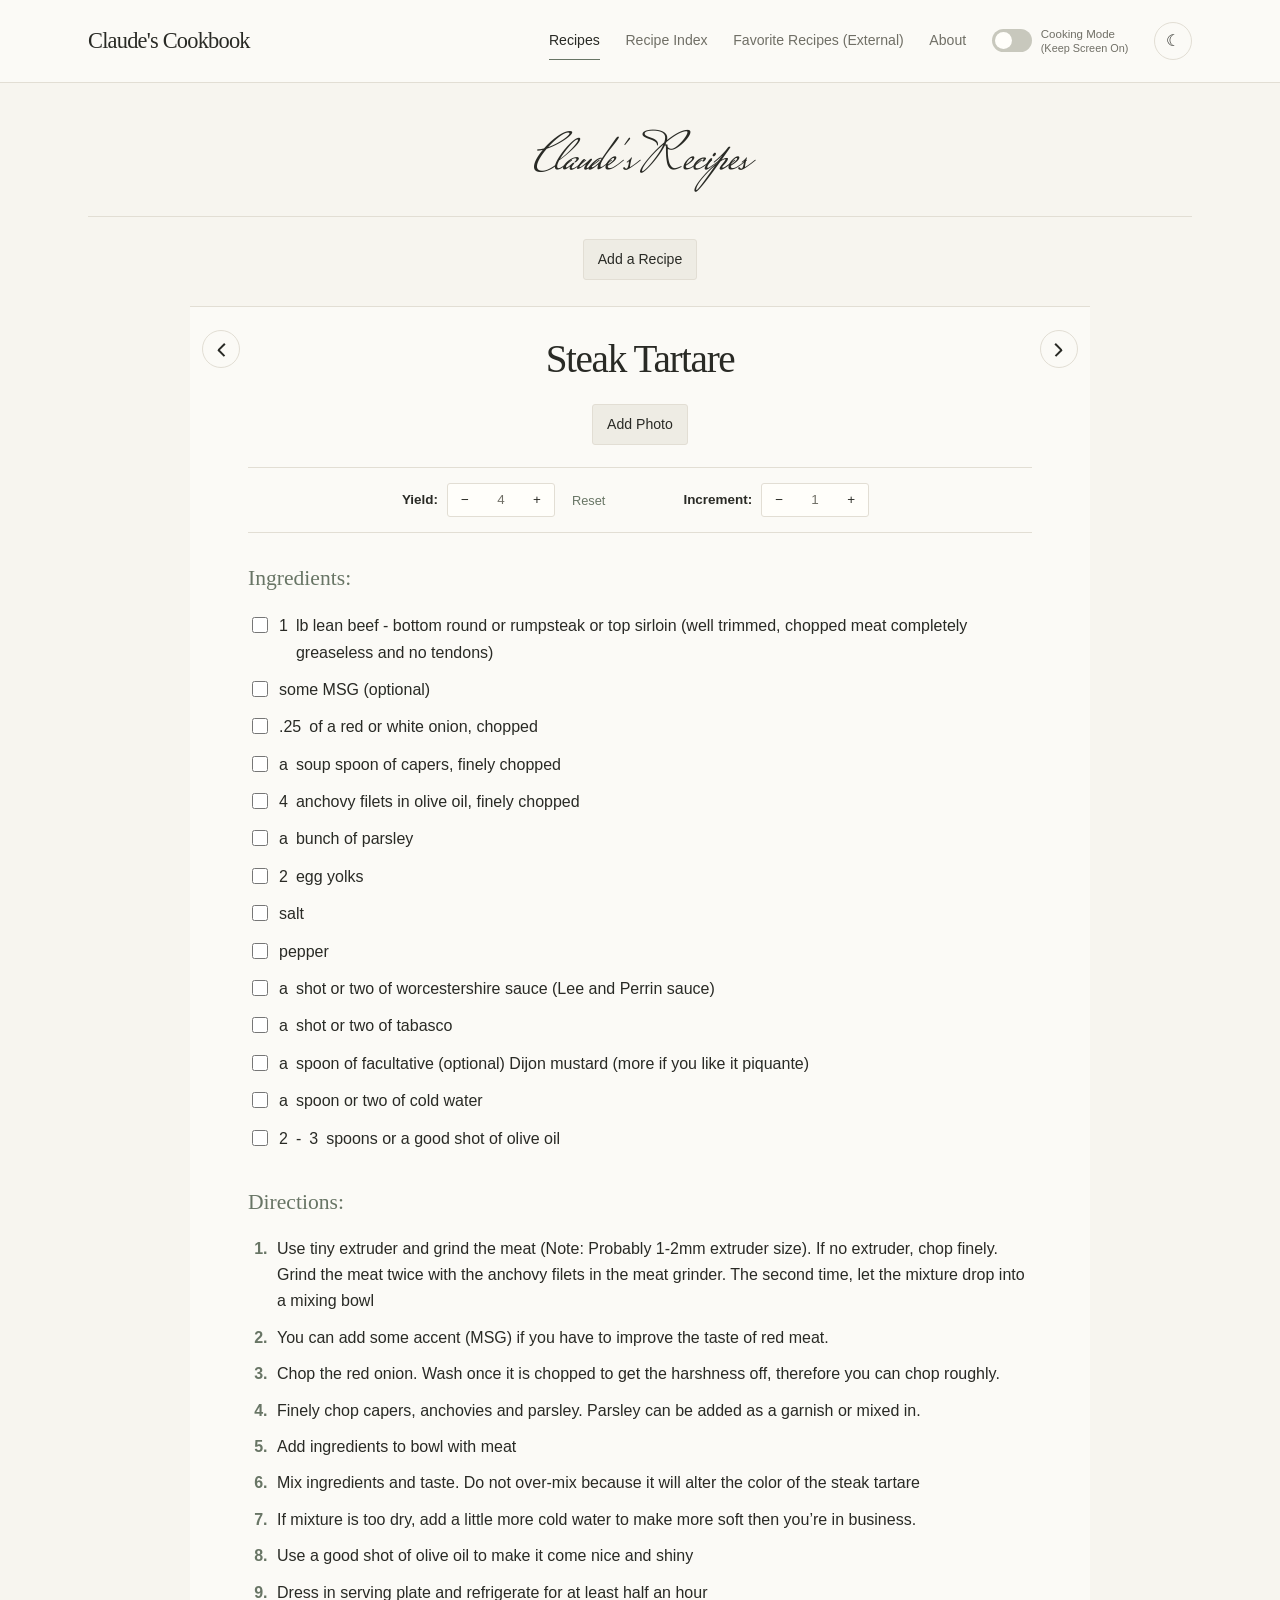
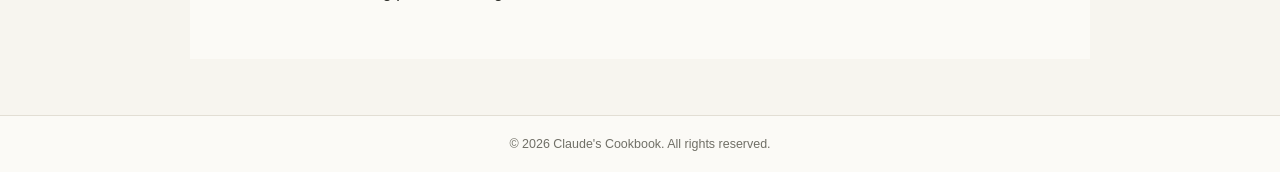
==== commit a6d23aad: "Improve site theme and consistency, fix bugs" ====
--- a/index.html
+++ b/index.html
@@ -6,40 +6,35 @@
         <meta http-equiv="X-UA-Compatible" content="ie=edge">
         <title>Claude's Cookbook</title>
         <link rel="stylesheet" href="recipestyle.css">
-        <link rel="preconnect" href="https://fonts.googleapis.com">
-        <link rel="preconnect" href="https://fonts.gstatic.com" crossorigin>
-        <link href="https://fonts.googleapis.com/css2?family=Fasthand&display=swap" rel="stylesheet">
-        <link rel="preconnect" href="https://fonts.googleapis.com">
-        <link rel="preconnect" href="https://fonts.gstatic.com" crossorigin>
-        <link href="https://fonts.googleapis.com/css2?family=Heebo:wght@500;800&family=Mrs+Saint+Delafield&family=Roboto:ital,wght@1,900&display=swap" rel="stylesheet">
+        <link rel="stylesheet" href="https://fonts.googleapis.com/css2?family=Mrs+Saint+Delafield&display=swap">
         <link rel="icon" type="image/png" href="/favicon.png?v=2">
     </head>
     <body>
         <div class="outline"> 
             <header>
-                <nav class="nav-menu">
-                    <ul class="nav-ul">
-                        <li class="nav-header"><strong>Claude's Cookbook</strong></p></li>
-                        <ul class="nav-ul-right">
-                            <li><a href="index.html">Recipes</a></li>
-                            <li><a href="recipe-index.html">Recipe Index</a></li>
-                            <li><a href="favorites.html">Favorite Recipes (External)</a></li>
-                            <li><a href="about.html">About</a></li>
-                            <li class="cooking-mode-control">
-                                <button
-                                    id="cooking-mode-toggle"
-                                    class="toggle-switch"
-                                    type="button"
-                                    role="switch"
-                                    aria-checked="false"
-                                    aria-label="Cooking Mode"
-                                >
-                                    <span class="toggle-knob"></span>
-                                </button>
-                                <span>Cooking Mode<br><small>(Keep Screen On)</small></span>
-                            </li> 
-                            <button id="theme-toggle" aria-label="Switch to dark mode">☾</button>
-                        </ul>
+                <nav class="nav-menu" aria-label="Main navigation">
+                    <a class="nav-header" href="index.html"><strong>Claude's Cookbook</strong></a>
+                    <ul class="nav-ul-right">
+                        <li><a href="index.html" aria-current="page">Recipes</a></li>
+                        <li><a href="recipe-index.html">Recipe Index</a></li>
+                        <li><a href="favorites.html">Favorite Recipes (External)</a></li>
+                        <li><a href="about.html">About</a></li>
+                        <li class="cooking-mode-control">
+                            <button
+                                id="cooking-mode-toggle"
+                                class="toggle-switch"
+                                type="button"
+                                role="switch"
+                                aria-checked="false"
+                                aria-label="Cooking Mode"
+                            >
+                                <span class="toggle-knob"></span>
+                            </button>
+                            <span>Cooking Mode<br><small>(Keep Screen On)</small></span>
+                        </li>
+                        <li>
+                            <button id="theme-toggle" type="button" aria-label="Switch to dark mode">☾</button>
+                        </li>
                     </ul>
                 </nav>
             </header>
@@ -48,7 +43,7 @@
             </div> -->
 
             <main id="recipes">
-                <h3>Claude's Recipes</h3>
+                <h1 class="page-title">Claude's Recipes</h1>
                 <section id="add-recipe-section">
                     <h2>Add Claude's Recipe</h2>
 
@@ -91,8 +86,8 @@
                    
                     <div class="recipes">
                         <div class="buttons-container">
-                            <span class="left arrow prev"></span>
-                            <span class="right arrow next"></span>
+                            <button type="button" class="left arrow prev" aria-label="Previous recipe"></button>
+                            <button type="button" class="right arrow next" aria-label="Next recipe"></button>
                         </div>
                         <ul class="recipe-items">
                             <li class="recipe-item">
@@ -150,7 +145,7 @@
                                         <li class="ingredient"><input type="checkbox">pepper</li>
                                         <li class="ingredient"><input type="checkbox"><span class="ingredient-amount">a</span><span class="output-amount"></span>shot or two of worcestershire sauce (Lee and Perrin sauce)</li>
                                         <li class="ingredient"><input type="checkbox"><span class="ingredient-amount">a</span><span class="output-amount"></span>shot or two of tabasco</li>
-                                        <li class="ingredient"><input type="checkbox"><span class="ingredient-amount">a</span><span class="output-amount"></span>spoon of facultative Dijon mustard (more if you like it piquante)</li>
+                                        <li class="ingredient"><input type="checkbox"><span class="ingredient-amount">a</span><span class="output-amount"></span>spoon of facultative (optional) Dijon mustard (more if you like it piquante)</li>
                                         <li class="ingredient"><input type="checkbox"><span class="ingredient-amount">a</span><span class="output-amount"></span>spoon or two of cold water</li>
                                         <li class="ingredient"><input type="checkbox"><span class="ingredient-amount">2</span><span class="output-amount"></span>-<span class="ingredient-amount">3</span><span class="output-amount"></span>spoons or a good shot of olive oil</li>
                                     </ul>
@@ -200,9 +195,9 @@
                                     <div class="increment-div">
                                         <strong>Increment:</strong>
                                         <div class="increment-output-container">
-                                            <div class="value-button" id="decrease" onclick="decreaseIncrement()" value="decrease value">-</div> 
+                                            <div class="value-button" id="decrease-increment-whole-chicken" onclick="decreaseIncrement()" value="decrease value">-</div>
                                             <div class="increment-output"></div>
-                                            <div class="value-button" id="increase" onclick="increaseIncrement()" value="increase value">+</div>     
+                                            <div class="value-button" id="increase-increment-whole-chicken" onclick="increaseIncrement()" value="increase value">+</div>
                                             <button type="button" class="reset-increment" onclick="resetIncrement()">Reset</button>
                                         </div>
                                         <div>
@@ -265,9 +260,9 @@
                                     <div class="increment-div">
                                         <strong>Increment:</strong>
                                         <div class="increment-output-container">
-                                            <button type="button" class="value-button" id="decrease" onclick="decreaseIncrement()" aria-label="Decrease increment">−</button>
-                                            <div class="increment-output" aria-live="polite"></div>
-                                            <button type="button" class="value-button" id="increase" onclick="increaseIncrement()" aria-label="Increase increment">+</button>
+                                            <button type="button" class="value-button" id="decrease-increment-seafood-pasta" onclick="decreaseIncrement()" aria-label="Decrease increment">−</button>
+                                            <div class="increment-output" aria-live="polite"></div>
+                                            <button type="button" class="value-button" id="increase-increment-seafood-pasta" onclick="increaseIncrement()" aria-label="Increase increment">+</button>
                                         </div>
                                         <div>
                                             <div class="og-increment">1</div>
@@ -409,9 +404,9 @@
                                     <div class="increment-div">
                                         <strong>Increment:</strong>
                                         <div class="increment-output-container">
-                                            <button type="button" class="value-button" id="decrease" onclick="decreaseIncrement()" aria-label="Decrease increment">−</button>
-                                            <div class="increment-output" aria-live="polite"></div>
-                                            <button type="button" class="value-button" id="increase" onclick="increaseIncrement()" aria-label="Increase increment">+</button>
+                                            <button type="button" class="value-button" id="decrease-increment-poisson" onclick="decreaseIncrement()" aria-label="Decrease increment">−</button>
+                                            <div class="increment-output" aria-live="polite"></div>
+                                            <button type="button" class="value-button" id="increase-increment-poisson" onclick="increaseIncrement()" aria-label="Increase increment">+</button>
                                         </div>
                                         <div>
                                             <div class="og-increment">1</div>
@@ -677,7 +672,7 @@
                             </li>
 
                             <li class="recipe-item">
-                                <h2>Poisson à la Bonne Femme<br>(Fish Simple Style)</h2>
+                                <h2>Poisson à la Bonne Femme <br>(Fish Simple Style)</h2>
                                <div class="recipe-image-container">
                                     <img class="recipe-image" alt="Poisson à la Bonne Femme" hidden>
                                     <button type="button" class="remove-recipe-image" hidden>
@@ -1401,9 +1396,9 @@
                                     <div class="increment-div">
                                         <strong>Increment:</strong>
                                         <div class="increment-output-container">
-                                            <button type="button" class="value-button" id="decrease" onclick="decreaseIncrement()" aria-label="Decrease increment">−</button>
-                                            <div class="increment-output" aria-live="polite"></div>
-                                            <button type="button" class="value-button" id="increase" onclick="increaseIncrement()" aria-label="Increase increment">+</button>
+                                            <button type="button" class="value-button" id="decrease-increment-pie-crust" onclick="decreaseIncrement()" aria-label="Decrease increment">−</button>
+                                            <div class="increment-output" aria-live="polite"></div>
+                                            <button type="button" class="value-button" id="increase-increment-pie-crust" onclick="increaseIncrement()" aria-label="Increase increment">+</button>
                                         </div>
                                         <div>
                                             <div class="og-increment">1</div>
@@ -1470,8 +1465,8 @@
                 updateThemeButton();
             });
         </script>
+        <footer>
+            <p>&copy; 2026 Claude's Cookbook. All rights reserved.</p>
+        </footer>
     </body>
-    <footer>
-        <p>&copy; 2026 Claude's Cookbook. All rights reserved.</p>
-    </footer>
 </html>
--- a/recipestyle.css
+++ b/recipestyle.css
@@ -1,283 +1,352 @@
+:root {
+    color-scheme: light;
+    --page-bg: #f7f5ef;
+    --content-bg: #fbfaf6;
+    --surface-bg: #fffefa;
+    --text-color: #292a25;
+    --muted-color: #706f66;
+    --accent-color: #687565;
+    --accent-hover: #4d594a;
+    --border-color: #e2ded4;
+    --button-bg: #eeece4;
+    --button-hover: #e4e0d5;
+    --focus-color: #899779;
+    --font-body: -apple-system, BlinkMacSystemFont, "Segoe UI", Arial, sans-serif;
+    --font-display: Georgia, "Times New Roman", serif;
+    --content-width: 1160px;
+}
+
+[data-theme="dark"] {
+    color-scheme: dark;
+    --page-bg: #232622;
+    --content-bg: #2b302b;
+    --surface-bg: #303630;
+    --text-color: #eeede6;
+    --muted-color: #b5b7aa;
+    --accent-color: #b2bea7;
+    --accent-hover: #d3ddc8;
+    --border-color: #4b5148;
+    --button-bg: #383e37;
+    --button-hover: #444b42;
+    --focus-color: #b2bea7;
+}
+
 * {
+    box-sizing: border-box;
+}
+
+html {
+    min-height: 100%;
+    scroll-behavior: smooth;
+}
+
+body {
+    display: flex;
+    flex-direction: column;
+    min-height: 100vh;
+    min-height: 100dvh;
+    margin: 0;
+    overflow-x: hidden;
+    background: var(--page-bg);
+    color: var(--text-color);
+    font-family: var(--font-body);
+    font-size: 16px;
+    line-height: 1.65;
+    -webkit-font-smoothing: antialiased;
+}
+
+body > .outline,
+body > .container {
+    width: 100%;
+    flex: 1 0 auto;
+}
+
+main {
+    min-width: 0;
+}
+
+a {
+    color: var(--accent-color);
+    text-underline-offset: 0.2em;
+}
+
+a:hover {
+    color: var(--accent-hover);
+}
+
+button,
+input,
+textarea {
+    font: inherit;
+}
+
+button {
+    color: var(--text-color);
+}
+
+button:focus-visible,
+a:focus-visible,
+input:focus-visible,
+textarea:focus-visible {
+    outline: 2px solid var(--focus-color);
+    outline-offset: 3px;
+}
+
+header {
+    width: 100%;
+    border-bottom: 1px solid var(--border-color);
+    background: var(--content-bg);
+}
+
+.nav-menu {
+    display: flex;
+    width: min(var(--content-width), 100%);
+    min-height: 82px;
+    align-items: center;
+    justify-content: space-between;
+    gap: 24px;
+    margin: 0 auto;
+    padding: 16px 28px;
+}
+
+.nav-header {
+    flex: 0 0 auto;
+    color: var(--text-color);
+    font-family: var(--font-display);
+    font-size: 1.4rem;
+    font-weight: 400;
+    letter-spacing: -0.035em;
+    line-height: 1.2;
+    text-decoration: none;
+}
+
+.nav-header strong {
+    font-weight: 400;
+}
+
+.nav-ul,
+.nav-ul-right {
+    display: flex;
+    align-items: center;
+    gap: clamp(14px, 2vw, 28px);
     margin: 0;
     padding: 0;
-}
-
-:root {
-    color-scheme: light;
-    --page-bg: #f1eee7;
-    --content-bg: #faf8f4;
-    --text-color: #292722;
-    --accent-color: #555f69;
-    --border-color: #d8d0c5;
-    --button-bg: #e2ddd4;
-    --surface-bg: #fffefa;
-}
-
-[data-theme="dark"] {
-    color-scheme: dark;
-    --page-bg: #24272b;
-    --content-bg: #30343a;
-    --text-color: #eeeae2;
-    --accent-color: #8998ad;
-    --border-color: #555c65;
-    --button-bg: #454b53;
-    --surface-bg: #383d44;
-}
-  
-html {
-    height: 100%;
-}
-
-body {  
-    min-height: 100vh;
-    min-height: 100dvh;
+    list-style: none;
+}
+
+.nav-ul-right {
+    justify-content: flex-end;
+}
+
+.nav-ul-right li {
+    flex: 0 0 auto;
+}
+
+.nav-ul-right a {
+    display: inline-block;
+    padding: 7px 0;
+    color: var(--muted-color);
+    font-size: 0.88rem;
+    text-decoration: none;
+    transition: color 150ms ease;
+}
+
+.nav-ul-right a:hover,
+.nav-ul-right a[aria-current="page"] {
+    color: var(--text-color);
+}
+
+.nav-ul-right a[aria-current="page"] {
+    box-shadow: inset 0 -1px var(--accent-color);
+}
+
+.nav-ul-right button {
+    cursor: pointer;
+}
+
+#theme-toggle {
+    width: 38px;
+    height: 38px;
+    padding: 0;
+    border: 1px solid var(--border-color);
+    border-radius: 50%;
+    background: transparent;
+    color: var(--text-color);
+    font-size: 1rem;
+    line-height: 1;
+    transition: background-color 150ms ease, border-color 150ms ease;
+}
+
+#theme-toggle:hover {
+    border-color: var(--accent-color);
+    background: var(--button-bg);
+}
+
+.cooking-mode-control {
+    display: flex;
+    align-items: center;
+    gap: 9px;
+    color: var(--muted-color);
+    font-size: 0.72rem;
+    line-height: 1.25;
+    white-space: nowrap;
+}
+
+.cooking-mode-control small {
+    color: var(--muted-color);
+    font-size: 0.68rem;
+}
+
+.toggle-switch {
+    display: flex;
+    width: 40px;
+    height: 23px;
+    flex: 0 0 auto;
+    align-items: center;
+    padding: 3px;
+    border: 0;
+    border-radius: 999px;
+    background: #c8c8bd;
+    transition: background-color 150ms ease;
+}
+
+.toggle-switch[aria-checked="true"] {
+    background: var(--accent-color);
+}
+
+.toggle-knob {
+    width: 17px;
+    height: 17px;
+    border-radius: 50%;
+    background: #fffefa;
+    transition: transform 150ms ease;
+}
+
+.toggle-switch[aria-checked="true"] .toggle-knob {
+    transform: translateX(17px);
+}
+
+#recipes,
+#favorites-page {
+    width: min(var(--content-width), 100%);
+    margin: 0 auto;
+    padding: 0 28px 56px;
+}
+
+.page-title {
+    margin: 0;
+    padding: 48px 0 25px;
+    border-bottom: 1px solid var(--border-color);
+    color: var(--text-color);
+    font-family: "Mrs Saint Delafield", cursive;
+    font-size: clamp(2.2rem, 5vw, 3.35rem);
+    font-weight: 400;
+    letter-spacing: -0.045em;
+    line-height: 1.12;
+    text-align: center;
+}
+
+#add-recipe-section {
     display: flex;
     flex-direction: column;
-    color: var(--text-color);
-    background-color: var(--page-bg);
-    overflow-x: hidden;
-}
-
-main {
-        background-color: var(--page-bg);
-}
-
-.outline {
-    margin: 1%;
-}
-
-a {
-    color: var(--text-color);
-}
-
-/* header */
-header {
-    height: 8vh;
+    align-items: center;
+    gap: 12px;
+    margin: 22px 0 26px;
+    color: var(--text-color);
+}
+
+#add-recipe-section h2 {
+    display: none;
+}
+
+#add-recipe-section button,
+#favorites-page button,
+.recipe-image-upload,
+.remove-recipe-image,
+.favorite-recipe button {
+    min-height: 40px;
+    padding: 8px 14px;
+    border: 1px solid var(--border-color);
+    border-radius: 3px;
+    background: var(--button-bg);
+    color: var(--text-color);
+    font-size: 0.88rem;
+    cursor: pointer;
+    transition: background-color 150ms ease, border-color 150ms ease;
+}
+
+#add-recipe-section button:hover,
+#favorites-page button:hover,
+.recipe-image-upload:hover,
+.remove-recipe-image:hover,
+.favorite-recipe button:hover {
+    border-color: var(--accent-color);
+    background: var(--button-hover);
+}
+
+#new-recipe-form {
+    display: flex;
+    width: min(620px, 100%);
+    flex-direction: column;
+    gap: 8px;
+    margin: 12px auto 0;
+    padding: 22px;
+    border-top: 1px solid var(--border-color);
+    border-bottom: 1px solid var(--border-color);
+    background: var(--content-bg);
+    text-align: left;
+}
+
+#new-recipe-form[hidden],
+.favorite-form-section[hidden] {
+    display: none;
+}
+
+#new-recipe-form input,
+#new-recipe-form textarea,
+#favorite-form input,
+#favorite-form textarea,
+.favorite-recipe input,
+.recipe-search {
     width: 100%;
-    display: flex;
-    border-top: 3px solid var(--border-color);
-    border-bottom: 3px solid var(--border-color);
-    align-items: center;    
-}
-
-.nav-menu {
+    min-width: 0;
+    padding: 10px 12px;
+    border: 1px solid var(--border-color);
+    border-radius: 2px;
+    background: var(--surface-bg);
+    color: var(--text-color);
+    font-size: 0.95rem;
+}
+
+#new-recipe-form input[type="file"] {
+    padding: 8px;
+}
+
+#new-recipe-form textarea,
+#favorite-form textarea {
+    min-height: 112px;
+    resize: vertical;
+}
+
+#recipe-form-error {
+    margin: 0;
+    color: #a33e36;
+}
+
+#recipe-container {
     width: 100%;
-    display: flex;
-    align-items: center;
-    justify-content: space-between;
-    padding-right: 20px;
-}
-
-.nav-ul {
-    display: flex;
-    flex-direction: row;
+}
+
+.recipes {
+    position: relative;
+    width: min(900px, 100%);
+    margin: 0 auto;
+}
+
+.recipe-items {
+    margin: 0;
+    padding: 0;
     list-style: none;
-    align-items: center;
-    justify-content: space-between;
-    width: 100%;
-    padding: 0;
-    margin: 0;
-}
-
-.nav-header {
-    font-size: 18px;
-    padding-left: 20px;
-    display: flex;
-    align-items: center;
-}
-
-.nav-ul a {
-    text-decoration: underline;
-}
-
-.nav-ul-right {
-    width: auto;
-    display: flex;
-    flex-direction: row;
-    align-items: center;
-    justify-content: space-between;
-    list-style: none;
-    gap: 30px;
-    padding: 0;
-    margin: 0;
-    text-align: center;
-}
-
-.title-img {
-    width: 100%;
-    min-height: 0;
-    height: 90.5vh;
-    position: relative;
-    background-color:#e8e2d8;
-    border-bottom: 4px solid #d8d0c5;
-    box-sizing: border-box;
-}
-
-.about-images img {
-    border: 1px solid #d8d0c5;
-}
-
-h1 {
-    /* font-family: "Fasthand", cursive; */
-    font-family: 'Mrs Saint Delafield', cursive;
-    font-size: 62px;
-    text-align: center;
-    background-color: rgba(250,248,244,.94);
-    width: 100%;
-    position: absolute;
-    top: 40%;
-    padding-top: 1%;  
-    border-top: 4px solid #d8d0c5;
-    border-bottom: 4px solid #d8d0c5;
-}
-
-#sketch {
-    width: 100%;
-    min-height: 0;
-    height: 90.5vh;
-    display: flex;
-    justify-content: center;
-    align-items: center;
-}
-
-#sketch img {
-    border-radius: 1%;
-    height: 76vh;
-    max-height: 76dvh;
-    max-width: 100%;
-    width: auto;
-    height: auto;
-    object-fit: contain;
-}
-
-/* navigation buttons */
-.buttons-container {
-    width: 92%;
-    display: flex;
-    flex-direction: row;
-    justify-content: space-between;
-    margin: 0px 25px;
-    position: absolute;
-    align-self: center;
-}
-
-.arrow {
-    cursor: pointer;
-    position: relative;
-    display: block;
-    margin: 0;
-    width: 40px;
-    height: 40px;
-    border: solid 3px var(--text-color);
-    background-color: var(--content-bg);
-    border-radius: 100%;
-    z-index: 1;
-    transition: all .2s linear;
-}
-
-.left.arrow:before,
-.left.arrow:after,
-.right.arrow:before,
-.right.arrow:after {
-    background: var(--text-color);
-}
-
-.left.arrow:before {
-    content: "";
-    position: absolute;
-    width:35%;
-    height: 10%;
-    top:41%;
-    left:45%;
-    background: #000;
-    z-index: 2;
-    transform: translate(-50%, -50%) rotate(-45deg);
-    transition: all .1s linear;
-}
-
-.left.arrow:after {
-    content: "";
-    position: absolute;
-    width:35%;
-    height: 10%;
-    z-index: 3;
-    top:59%;
-    left:45%;
-    background: #000;
-    transform: translate(-50%, -50%) rotate(45deg);
-}
-
-.right.arrow:before {
-    content: "";
-    position: absolute;
-    width:35%;
-    height: 10%;
-    top:41%;
-    left:55%;
-    background: #000;
-    z-index: 2;
-    transform: translate(-50%, -50%) rotate(45deg);
-    transition: all .1s linear;
-}
-
-.right.arrow:after {
-    content:"";
-    position: absolute;
-    width:35%;
-    height: 10%;
-    z-index: 3;
-    top:59%;
-    left:55%;
-    background: #000;
-    transform: translate(-50%, -50%) rotate(-45deg);
-}
-
-.arrow:hover {
-    border: solid 4px #000;
-}
-
-.arrow:hover:before {
-    background: #000;
-}
-
-.arrow:hover:after {
-    background: #000;
-}
-
-h2 {
-    text-align: center;
-}
-
-/* Recipe heading */
-h3 {
-    font-family: 'Mrs Saint Delafield', cursive;
-    text-align: center;
-    font-size: 40px;
-    color: var(--text-color);
-    background-color: var(--content-bg);
-    border-bottom: 3px solid var(--border-color);
-}
-
-/* Recipe area */
-main {
-    background-color: #f1eee7;
-    flex: 1 0 auto;
-    min-height: 0;
-}
-
-#recipe-container {
-    /* background-image: url(img/full_paper.png); */
-    display: flex;
-    flex-direction: column;
-    justify-content: center;
-    text-align: center;
-    padding-top: 2%;
-}
-
-.recipes {
-    padding-left: 2%;
-
 }
 
 .recipes li {
@@ -285,424 +354,69 @@
 }
 
 .recipes li.active {
-    display: initial;
-}
-
-h3,
-ul .list {
-    background-color: var(--content-bg);
-}
-
-ul .list {
-    display: flex;
-    flex-direction: column;
-    background-color: var(--content-bg);
-    color: var(--text-color);
-    vertical-align: text-top;
-    padding-left: 2%;
-    margin-left: -2%;
-}
-
-.list li {
-    height: auto;
-    display: flex;
-    flex-wrap: wrap;
-    flex-direction: row;
-    text-align: left;
-    padding-top: 2px;
-    overflow-wrap: break-word;
-    list-style-position: inside;
-
-}
-
-.list-container em {
-    font-weight: 900;
-}
-
-.list li:first-child {
-    padding-top: 8px;
-}
-
-.list:last-child {
-    padding-bottom: 8px;
-}
-
-.list li input {
-    overflow-wrap: break-word;
-}
-
-.directions-list .direction{
-    text-align: left;
-    display: list-item;
-    list-style-type: decimal;
-    list-style-position: inside;
-}
-
-.direction::marker {
-    font-weight: bold;
-}
-
-.list-container {
-    text-align: left;
-}
-
-li.ingredient {
-    display: inline;
-}
-
-li.ingredient span {
-    padding-right: 3px;
-}
-
-.ingredient-amount {
-    display: none;
-}
-
-input[type="checkbox"] {
-    background-color: blue;
-    margin-right: 4px;
-}
-
-.values-div {
-    display: flex;
-    flex-direction: row;
-    justify-content: space-around;
-}
-
-
-/* On smaller screens, decrease width */
-@media only screen and (max-width: 400px) {
-    .nav-ul {
-        width: 100%;
-        justify-content: space-between;
-
-    }
-    .nav-header {
-        width: 100%;
-    }
-    .values-div
-    {
-        flex-direction: row;
-        justify-content: center;
-    }
-    .increment-div {
-        padding-left: 5%;
-    } 
-}
-
-.og-yield, .og-increment {
-    display: none;
-}
-
-.yield-div {
-    display: flex;
-    flex-direction: column;
-    justify-content: center;
-}
-
-.increment-div p {
-    font-size: 12px;
-    display: none;
-}
-
-.yield-output-container,
-.increment-output-container {
-    background-color: var(--content-bg);
-    border-top: 2px solid var(--border-color);
-    border-bottom: 2px solid var(--border-color);
-}
-
-.yield-output-container {
-    width: 100px;
-    height: 28px;
-    display: flex;
-    flex-direction: row;
-    margin-left: 10px;
-    margin-bottom: 6px;
-    border-radius: 4px; 
-}
-
-.increment-output-container {
-    width: 100px;
-    height: 28px;
-    display: flex;
-    flex-direction: row;
-    margin-left: 10px;
-    border-radius: 4px; 
-}
-
-.value-button {
-    background-color: var(--button-bg);
-    border: 2px solid var(--border-color);
-    color: var(--text-color);
-    width: 33px;
-    height: 32px;
+    display: block;
+}
+
+.recipe-item,
+.user-recipe-card {
+    min-width: 0;
+    padding: 28px clamp(18px, 5vw, 58px) 48px;
+    border-top: 1px solid var(--border-color);
+    background: var(--content-bg);
+}
+
+.recipe-item > h2,
+.user-recipe-card > h2,
+.favorite-recipe > h2 {
+    margin: 0 0 22px;
+    color: var(--text-color);
+    font-family: var(--font-display);
+    font-size: clamp(1.7rem, 3.5vw, 2.45rem);
+    font-weight: 400;
+    letter-spacing: -0.035em;
+    line-height: 1.2;
     text-align: center;
-    padding: 0;
-    margin: -2px;
-    font-family: inherit;
-    font-size: inherit;
-    line-height: 28px;
-    cursor: pointer;
-    border-radius: 4px; 
-}
-
-.value-button:hover {
-    cursor: pointer;
-}
-
-.yield-output, .increment-output {
-    width: fit-content;
-    min-width: 40px;
-    max-width: 60px;
-    text-align: center;
-    padding-top: 6px;
-}
-
-.value-button#decrease {
-    border-radius: 4px 0 0 4px; 
-}
-
-.value-button#increase {
-    border-radius: 0 4px 4px 0; 
-}
-
-.reset-yield {
-    margin-left: 8px;
-    padding: 4px 8px;
-    background: #bfbfbf;
-    border: 2px solid black;
-    border-radius: 4px;
-    cursor: pointer;
-    font: inherit;
-}
-
-.reset-yield:hover {
-    background-color: var(--button-bg);
-    border: 2px solid var(--border-color);
-    color: var(--text-color);
-}
-
-input[type=number]::-webkit-inner-spin-button,
-input[type=number]::-webkit-outer-spin-button {
-    -webkit-appearance: none;
-    margin: 0;
-}
-
-footer {
-    color: var(--content-bg);
-    background-color: var(--accent-color);
-    border-top: 3px solid var(--border-color);
-    width: 100%;
-    min-height: 2vh;
-    box-sizing: border-box;
-    padding: 8px 0;
-    text-align: center;
-    font-size: 12px;
-    margin-top: auto;
-}
-
-.value-button,
-.reset-yield {
-    background-color: var(--button-bg);
-    border-color: var(--border-color);
-    color: var(--text-color);
-}
-
-/* Theme toggle button */ 
-#theme-toggle {
-    background: none;
-    border: 1px solid var(--border-color);
-    color: var(--text-color);
-    border-radius: 18px;
-    padding: 0;
-    width: 36px;
-    height: 36px;
-    font-size: 14px;
-    cursor: pointer;
-}
-
-/* Cooking mode toggle button */
-.cooking-mode-control {
-    display: flex;
-    flex-direction: column;
-    align-items: center;
-    gap: 4px;
-    font-size: 12px;
-}
-
-.toggle-switch {
-    width: 42px;
-    height: 24px;
-    border: none;
-    border-radius: 12px;
-    background: #b8b8b8;
-    padding: 3px;
-    cursor: pointer;
-    display: flex;
-    align-items: center;
-    transition: background 0.2s;
-}
-
-.toggle-knob {
-    width: 18px;
-    height: 18px;
-    border-radius: 50%;
-    background: white;
-    transform: translateX(0);
-    transition: transform 0.2s;
-    box-shadow: 0 1px 2px rgba(0, 0, 0, 0.2);
-}
-
-.toggle-switch[aria-checked="true"] {
-    background: #66845f;
-}
-
-.toggle-switch[aria-checked="true"] .toggle-knob {
-    transform: translateX(20px);
-}
-
-.cooking-mode-control small {
-    font-size: 10px;
-    color: var(--accent-color);
-}
-
-/* Add Recipe Form */
-
-#add-recipe-section {
-    margin: 10px 0 15px;
-    padding: 0;
-    color: var(--text-color);
-    background: transparent;
-    border: none;
-}
-
-
-#add-recipe-section h2 {
-    display: none;
-}
-
-#add-recipe-section button {
-    padding: 5px 10px;
-    font-size: 0.85rem;
-    color: var(--text-color);
-    background: var(--button-bg);
-    border: 1px solid var(--border-color);
-    border-radius: 5px;
-    cursor: pointer;
-}
-
-#new-recipe-form {
-    display: flex;
-    flex-direction: column;
-    gap: 10px;
-    margin-top: 20px;
-}
-
-#new-recipe-form[hidden] {
-    display: none;
-}
-
-#new-recipe-form input,
-#new-recipe-form textarea {
-    width: 100%;
-    box-sizing: border-box;
-    padding: 10px;
-    font: inherit;
-    color: var(--text-color);
-    background: var(--page-bg);
-    border: 1px solid var(--border-color);
-    border-radius: 5px;
-}
-
-#new-recipe-form textarea {
-    min-height: 100px;
-    resize: vertical;
-}
-
-#add-recipe-section button {
-    padding: 9px 14px;
-    font: inherit;
-    color: var(--text-color);
-    background: var(--button-bg);
-    border: 1px solid var(--border-color);
-    border-radius: 5px;
-    cursor: pointer;
-}
-
-#recipe-form-error {
-    color: #b33a3a;
-    margin: 0;
-}
-
-/* User-created Recipe Cards */
-
-.user-recipe-card {
-    background: var(--surface-bg);
-    color: var(--text-color);
-    padding: 20px;
-    margin: 20px 0;
-    border: 1px solid var(--border-color);
-    border-radius: 8px;
-}
-
+}
+
+.recipe-item > img:not(.recipe-image),
+.recipe-image,
 .user-recipe-card img {
     display: block;
+    width: auto;
     max-width: 100%;
-    max-height: 350px;
+    max-height: 390px;
+    margin: 22px auto;
     object-fit: contain;
-    margin: 20px auto;
-}
-
-.user-recipe-image-placeholder {
-    width: 100%;
-    height: 200px;
-    margin: 20px auto;
-    background: var(--page-bg);
-    border: 1px solid var(--border-color);
-    border-radius: 5px;
-}
-
-.user-recipe-card li {
-    margin-bottom: 8px;
-}
-
-@media (max-width: 600px) {
-    #add-recipe-section,
-    .user-recipe-card {
-        padding: 15px;
-    }
-}
-
-.recipe-image-container {
-    margin: 15px 0;
-}
-
-.recipe-image-upload {
-    display: inline-block;
-    padding: 6px 12px;
-    font-size: 0.85rem;
-    color: var(--text-color);
-    background: var(--button-bg);
-    border: 1px solid var(--border-color);
-    border-radius: 5px;
-    cursor: pointer;
-}
-
-.recipe-image-input {
-    display: none;
-}
-
-.recipe-image {
-    display: block;
-    max-width: 100%;
-    max-height: 350px;
-    object-fit: contain;
-    margin: 15px auto;
 }
 
 .recipe-image[hidden] {
     display: none;
+}
+
+.recipe-image-container {
+    margin: 16px 0;
+    text-align: center;
+}
+
+.recipe-image-upload {
+    display: inline-flex;
+    align-items: center;
+    justify-content: center;
+}
+
+.recipe-image-input {
+    position: absolute;
+    width: 1px;
+    height: 1px;
+    overflow: hidden;
+    clip: rect(0, 0, 0, 0);
+    white-space: nowrap;
+    clip-path: inset(50%);
+}
+
+.recipe-image-upload:focus-within {
+    outline: 2px solid var(--focus-color);
+    outline-offset: 3px;
 }
 
 .remove-recipe-image {
@@ -710,11 +424,415 @@
     margin: 8px auto;
 }
 
-.remove-recipe-image {
-    display: block;
-    margin: 8px auto;
-}
-
 .remove-recipe-image[hidden] {
     display: none;
-}+}
+
+.buttons-container {
+    position: absolute;
+    z-index: 1;
+    top: 24px;
+    right: 12px;
+    left: 12px;
+    display: flex;
+    align-items: center;
+    justify-content: space-between;
+    pointer-events: none;
+}
+
+.arrow {
+    position: relative;
+    display: block;
+    width: 38px;
+    height: 38px;
+    padding: 0;
+    border: 1px solid var(--border-color);
+    border-radius: 50%;
+    background: var(--content-bg);
+    cursor: pointer;
+    pointer-events: auto;
+    transition: background-color 150ms ease, border-color 150ms ease;
+}
+
+.arrow:hover {
+    border-color: var(--accent-color);
+    background: var(--button-bg);
+}
+
+.left.arrow::before,
+.left.arrow::after,
+.right.arrow::before,
+.right.arrow::after {
+    position: absolute;
+    top: 50%;
+    width: 9px;
+    height: 1.5px;
+    background: var(--text-color);
+    content: "";
+}
+
+.left.arrow::before {
+    left: 14px;
+    transform: translateY(-3px) rotate(-45deg);
+}
+
+.left.arrow::after {
+    left: 14px;
+    transform: translateY(3px) rotate(45deg);
+}
+
+.right.arrow::before {
+    right: 14px;
+    transform: translateY(-3px) rotate(45deg);
+}
+
+.right.arrow::after {
+    right: 14px;
+    transform: translateY(3px) rotate(-45deg);
+}
+
+.values-div {
+    display: flex;
+    justify-content: center;
+    gap: clamp(20px, 6vw, 70px);
+    margin: 22px 0 28px;
+    padding: 15px 0;
+    border-top: 1px solid var(--border-color);
+    border-bottom: 1px solid var(--border-color);
+}
+
+.yield-div,
+.increment-div {
+    display: flex;
+    align-items: center;
+    gap: 9px;
+    color: var(--muted-color);
+    font-size: 0.84rem;
+}
+
+.yield-div strong,
+.increment-div strong {
+    color: var(--text-color);
+    font-weight: 600;
+}
+
+.og-yield,
+.og-increment,
+.increment-div p {
+    display: none;
+}
+
+.yield-output-container,
+.increment-output-container {
+    display: inline-flex;
+    min-height: 34px;
+    align-items: center;
+    overflow: hidden;
+    border: 1px solid var(--border-color);
+    border-radius: 3px;
+    background: var(--surface-bg);
+}
+
+.value-button {
+    width: 34px;
+    min-height: 32px;
+    padding: 0;
+    border: 0;
+    background: transparent;
+    color: var(--text-color);
+    cursor: pointer;
+}
+
+.value-button:hover {
+    background: var(--button-bg);
+}
+
+.yield-output,
+.increment-output {
+    min-width: 38px;
+    padding: 0 5px;
+    text-align: center;
+    font-variant-numeric: tabular-nums;
+}
+
+.reset-yield {
+    min-height: 34px;
+    padding: 4px 8px;
+    border: 0;
+    background: transparent;
+    color: var(--accent-color);
+    font-size: 0.8rem;
+    cursor: pointer;
+}
+
+.reset-yield:hover {
+    color: var(--accent-hover);
+    text-decoration: underline;
+}
+
+.list-container {
+    margin: 28px 0 0;
+    color: var(--text-color);
+    text-align: left;
+}
+
+.list-container > em {
+    display: block;
+    margin: 0 0 10px;
+    color: var(--accent-color);
+    font-family: var(--font-display);
+    font-size: 1.35rem;
+    font-style: normal;
+}
+
+ul .list {
+    margin: 0;
+    padding: 0;
+    background: transparent;
+    color: var(--text-color);
+    list-style: none;
+}
+
+.list li {
+    min-width: 0;
+    padding: 5px 0;
+    overflow-wrap: anywhere;
+    text-align: left;
+}
+
+li.ingredient {
+    display: flex;
+    align-items: baseline;
+    gap: 8px;
+}
+
+.ingredient input[type="checkbox"] {
+    width: 16px;
+    height: 16px;
+    flex: 0 0 auto;
+    accent-color: var(--accent-color);
+    transform: translateY(2px);
+}
+
+.ingredient-amount {
+    display: none;
+}
+
+.ingredient .output-amount:not(:empty) {
+    flex: 0 0 auto;
+    font-variant-numeric: tabular-nums;
+}
+
+.directions-list.list {
+    margin: 0;
+    padding-left: 1.5rem;
+    list-style: decimal;
+}
+
+.directions-list .direction {
+    display: list-item;
+    padding: 5px 0 5px 5px;
+    overflow-wrap: anywhere;
+    list-style-type: decimal;
+    list-style-position: outside;
+}
+
+.direction::marker {
+    color: var(--accent-color);
+    font-weight: 600;
+}
+
+.user-recipe-card {
+    width: min(900px, 100%);
+    margin: 24px auto 0;
+    border-bottom: 1px solid var(--border-color);
+}
+
+.user-recipe-card h3 {
+    margin: 28px 0 10px;
+    color: var(--accent-color);
+    font-family: var(--font-display);
+    font-size: 1.35rem;
+    font-weight: 400;
+}
+
+.user-recipe-card ul,
+.user-recipe-card ol {
+    padding-left: 1.5rem;
+}
+
+.user-recipe-card li {
+    margin: 5px 0;
+}
+
+.user-recipe-image-placeholder {
+    width: min(100%, 560px);
+    height: 220px;
+    margin: 22px auto;
+    border: 1px solid var(--border-color);
+    background: var(--page-bg);
+}
+
+.recipe-index {
+    width: min(800px, 100%);
+    min-height: 60vh;
+    margin: 0 auto;
+    padding: 52px 28px 72px;
+}
+
+.recipe-index h1,
+.about-body h1 {
+    margin: 0 0 24px;
+    color: var(--text-color);
+    font-family: "Mrs Saint Delafield", cursive;
+    font-size: clamp(2.2rem, 5vw, 3.35rem);
+    font-weight: 400;
+    letter-spacing: -0.045em;
+    line-height: 1.12;
+}
+
+.recipe-search {
+    margin: 0 0 20px;
+}
+
+.recipe-index-list {
+    margin: 0;
+    padding: 0;
+    list-style: none;
+}
+
+.recipe-index-list li {
+    padding: 11px 2px;
+    border-bottom: 1px solid var(--border-color);
+}
+
+.recipe-index-list a {
+    color: var(--text-color);
+    text-decoration: none;
+}
+
+.recipe-index-list a:hover {
+    color: var(--accent-color);
+}
+
+#no-results {
+    display: none;
+    color: var(--muted-color);
+}
+
+footer {
+    width: 100%;
+    margin-top: auto;
+    padding: 18px 24px;
+    border-top: 1px solid var(--border-color);
+    background: var(--content-bg);
+    color: var(--muted-color);
+    font-size: 0.78rem;
+    text-align: center;
+}
+
+footer p {
+    margin: 0;
+}
+
+@media (max-width: 900px) {
+    .nav-menu {
+        flex-wrap: wrap;
+        justify-content: center;
+        gap: 10px 24px;
+    }
+
+    .nav-ul-right {
+        flex-wrap: wrap;
+        justify-content: center;
+        gap: 6px 20px;
+    }
+}
+
+@media (max-width: 600px) {
+    body {
+        font-size: 15px;
+    }
+
+    .nav-menu {
+        min-height: 0;
+        flex-direction: column;
+        gap: 7px;
+        padding: 16px 16px 12px;
+    }
+
+    .nav-header {
+        font-size: 1.3rem;
+    }
+
+    .nav-ul-right {
+        width: 100%;
+        gap: 2px 16px;
+    }
+
+    .nav-ul-right a {
+        padding: 5px 0;
+        font-size: 0.79rem;
+    }
+
+    .cooking-mode-control {
+        font-size: 0.68rem;
+    }
+
+    .cooking-mode-control small {
+        font-size: 0.64rem;
+    }
+
+    #theme-toggle {
+        width: 34px;
+        height: 34px;
+    }
+
+    #recipes,
+    #favorites-page {
+        padding-right: 16px;
+        padding-bottom: 40px;
+        padding-left: 16px;
+    }
+
+    .page-title {
+        padding: 35px 0 20px;
+        font-size: clamp(2rem, 10vw, 2.7rem);
+    }
+
+    .recipe-item,
+    .user-recipe-card {
+        padding: 22px 18px 34px;
+    }
+
+    .recipe-item > h2 {
+        padding: 0 36px;
+        font-size: 1.7rem;
+    }
+
+    .buttons-container {
+        top: 21px;
+        right: 8px;
+        left: 8px;
+    }
+
+    .arrow {
+        width: 34px;
+        height: 34px;
+    }
+
+    .values-div {
+        flex-wrap: wrap;
+        gap: 14px 20px;
+    }
+
+    .yield-div,
+    .increment-div {
+        flex-wrap: wrap;
+        justify-content: center;
+    }
+
+    .recipe-index {
+        padding: 36px 18px 52px;
+    }
+}
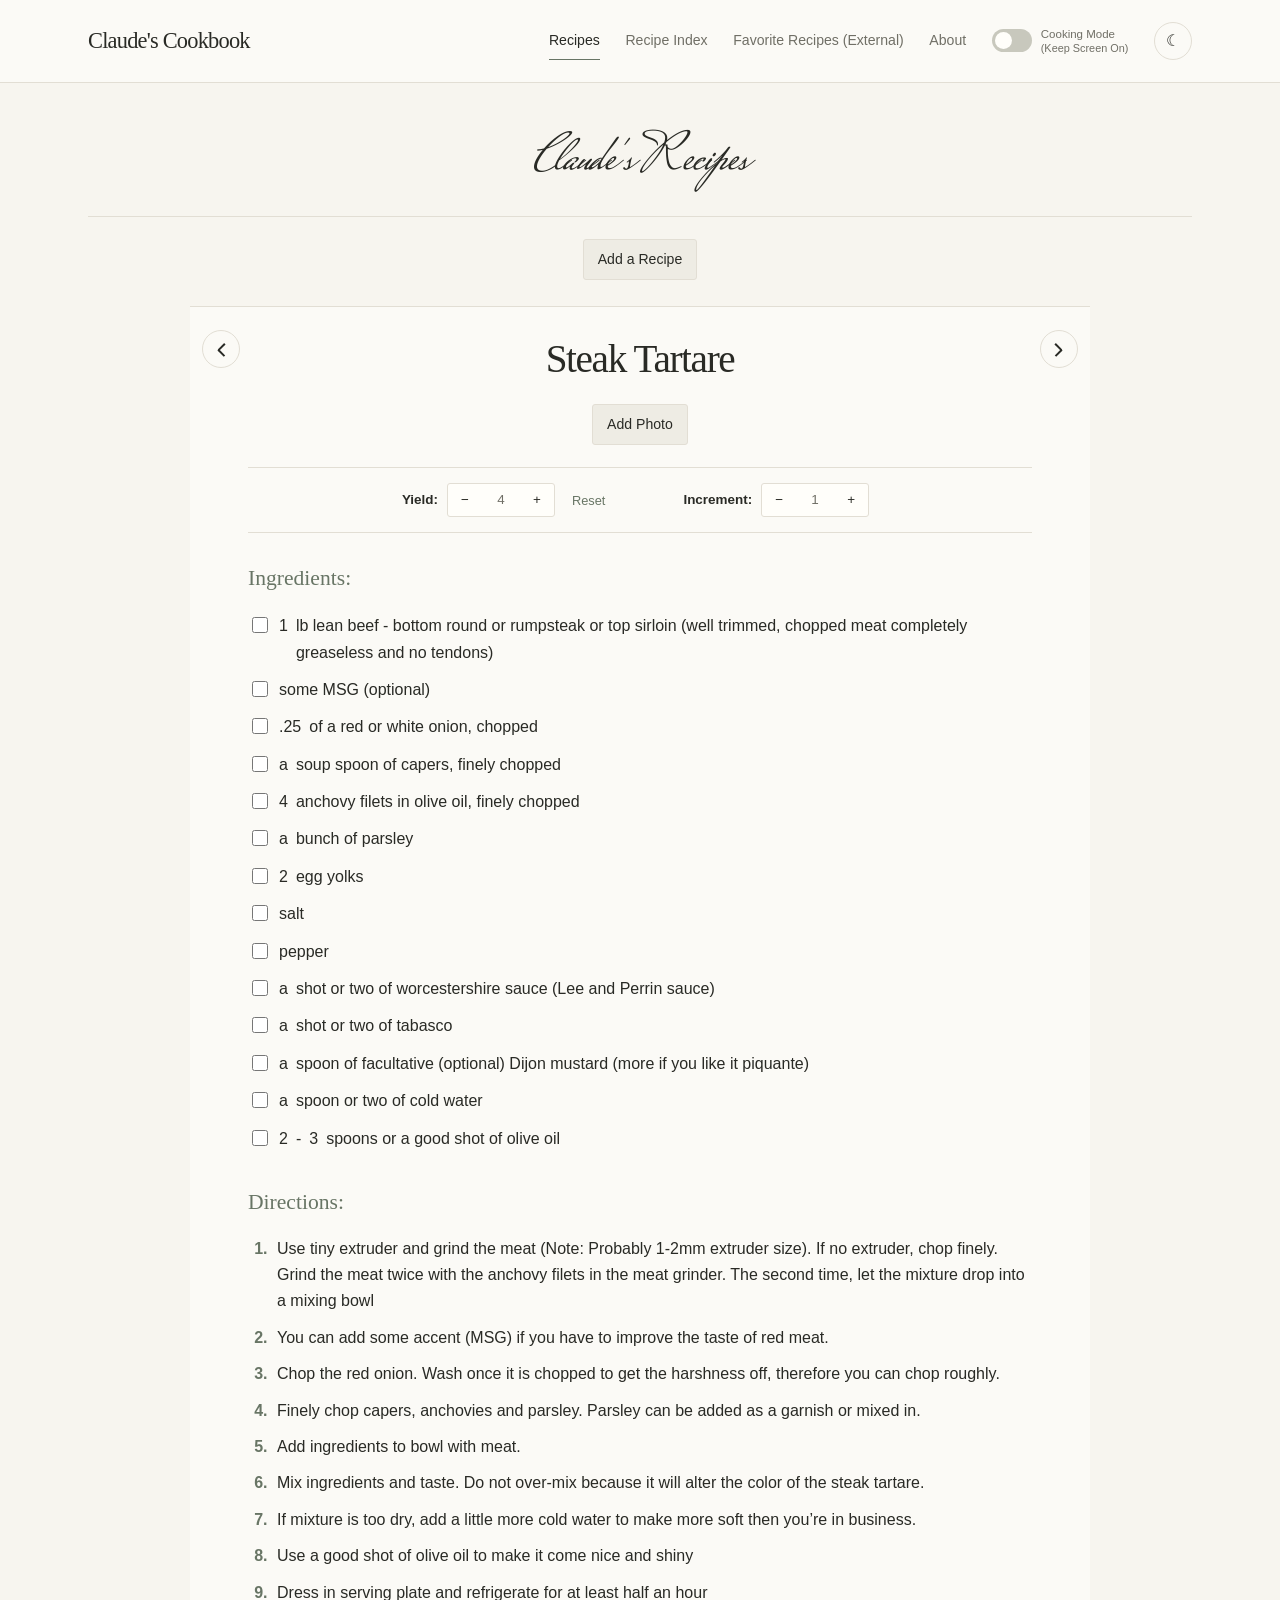
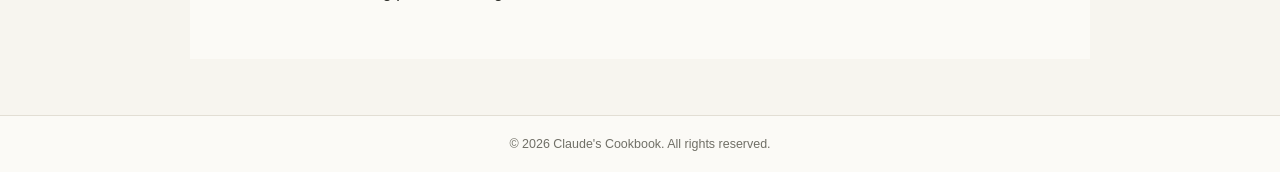
==== commit 233445ff: "Standardize list formatting" ====
--- a/index.html
+++ b/index.html
@@ -156,8 +156,8 @@
                                         <li class="direction">You can add some accent (MSG) if you have to improve the taste of red meat.</li>
                                         <li class="direction">Chop the red onion. Wash once it is chopped to get the harshness off, therefore you can chop roughly.</li>
                                         <li class="direction">Finely chop capers, anchovies and parsley. Parsley can be added as a garnish or mixed in.</li>
-                                        <li class="direction">Add ingredients to bowl with meat</li>
-                                        <li class="direction">Mix ingredients and taste. Do not over-mix because it will alter the color of the steak tartare</li>
+                                        <li class="direction">Add ingredients to bowl with meat.</li>
+                                        <li class="direction">Mix ingredients and taste. Do not over-mix because it will alter the color of the steak tartare.</li>
                                         <li class="direction">If mixture is too dry, add a little more cold water to make more soft then you’re in business.</li>
                                         <li class="direction">Use a good shot of olive oil to make it come nice and shiny</li>
                                         <li class="direction">Dress in serving plate and refrigerate for at least half an hour</li>
@@ -220,11 +220,11 @@
                                 </div>
                                 <div class="directions-div list-container"><em>Directions:</em>
                                     <ul class="directions-list list"> 
-                                        <li class="direction">Mix garlic, thyme, parsley, bay leaf, salt, pepper in a bowl ahead of time so the salt can melt a bit</li>
-                                        <li class="direction">Stuff the chicken with mixture</li>
-                                        <li class="direction">Put half butter half oil in the roasting pot and preheat the pot that is in the oven so that the skin looks nicer and the skin does not rip</li>
-                                        <li class="direction">Cook at 400F for 15 minutes on each face</li>
-                                        <li class="direction">Finish the chicken upside-down so the juice goes back to the breast and white meat and no longer dryer</li>
+                                        <li class="direction">Mix garlic, thyme, parsley, bay leaf, salt, pepper in a bowl ahead of time so the salt can melt a bit.</li>
+                                        <li class="direction">Stuff the chicken with mixture.</li>
+                                        <li class="direction">Put half butter half oil in the roasting pot and preheat the pot that is in the oven so that the skin looks nicer and the skin does not rip.</li>
+                                        <li class="direction">Cook at 400F for 15 minutes on each face.</li>
+                                        <li class="direction">Finish the chicken upside-down so the juice goes back to the breast and white meat and no longer dryer.</li>
                                     </ul>
                                 </div>
                             </li>
@@ -289,20 +289,20 @@
                                 </div>
                                 <div class="directions-div list-container"><em>Directions:</em>
                                     <ul class="directions-list list"> 
-                                        <li class="direction">Open the mussel and keep the juice to make the sauce (NOTE: this means to steam the mussels until the open in water and keep the steaming liquid)</li>
-                                        <li class="direction">Take onion, cut in half, then cut halves into fours so they are thick</li>
-                                        <li class="direction">Remove tough part of small bay scallops if they are there. If using sea scallops, clean them, remove the roe and tough part, cut into four and boil them for 3 or 4 seconds in salty water because they have a strong flavor, then pour through a sieve, discard water</li>
-                                        <li class="direction">Fry the onion and garlic in olive oil without adding color</li>
-                                        <li class="direction">Add mussel juice</li>
-                                        <li class="direction">Bring to a boil</li>
-                                        <li class="direction">Add lemon juice, then seafood</li>
-                                        <li class="direction">Liquid should be halfway up the seafood</li>
-                                        <li class="direction">Bring to boil again then add cornstarch or arrowroot (arrowroot preferred because cornstarch makes odd string)</li>
-                                        <li class="direction">Boil again, but not too much then take off the fire</li>
-                                        <li class="direction">Season with salt, pepper, maybe some olive oil</li>
-                                        <li class="direction">Have cooked pasta ready, season pasta with the pan flavor before you put it on the plate</li>
-                                        <li class="direction">Put pasta on the plate then cover in seafood and chopped parsley on top</li>
-                                        <li class="direction">When you put the pasta in the water, make the sauce for timing</li>
+                                        <li class="direction">Open the mussel and keep the juice to make the sauce (NOTE: this means to steam the mussels until the open in water and keep the steaming liquid).</li>
+                                        <li class="direction">Take onion, cut in half, then cut halves into fours so they are thick.</li>
+                                        <li class="direction">Remove tough part of small bay scallops if they are there. If using sea scallops, clean them, remove the roe and tough part, cut into four and boil them for 3 or 4 seconds in salty water because they have a strong flavor, then pour through a sieve, discard water.</li>
+                                        <li class="direction">Fry the onion and garlic in olive oil without adding color.</li>
+                                        <li class="direction">Add mussel juice.</li>
+                                        <li class="direction">Bring to a boil.</li>
+                                        <li class="direction">Add lemon juice, then seafood.</li>
+                                        <li class="direction">Liquid should be halfway up the seafood.</li>
+                                        <li class="direction">Bring to boil again then add cornstarch or arrowroot (arrowroot preferred because cornstarch makes odd string).</li>
+                                        <li class="direction">Boil again, but not too much then take off the fire.</li>
+                                        <li class="direction">Season with salt, pepper, maybe some olive oil.</li>
+                                        <li class="direction">Have cooked pasta ready, season pasta with the pan flavor before you put it on the plate.</li>
+                                        <li class="direction">Put pasta on the plate then cover in seafood and chopped parsley on top.</li>
+                                        <li class="direction">When you put the pasta in the water, make the sauce for timing.</li>
                                     </ul>
                                 </div>
                             </li>
@@ -363,12 +363,12 @@
                                 </div>
                                 <div class="directions-div list-container"><em>Directions:</em>
                                     <ul class="directions-list list"> 
-                                        <li class="direction">Cut butter into pieces and put into a bowl</li>
-                                        <li class="direction">Cut up parsley (a lot, cut up fine)</li>
-                                        <li class="direction">Cut up shallots (cut fine)</li>
-                                        <li class="direction">Mix butter, shallots, garlic, nutmeg, salt and pepper and taste</li>
-                                        <li class="direction">Stuff mixture into shells, then put escargot in the shell, then cover with more butter mixture</li>
-                                        <li class="direction">Bake at 220 degrees F until mixture bubbles well, no color</li>
+                                        <li class="direction">Cut butter into pieces and put into a bowl.</li>
+                                        <li class="direction">Cut up parsley (a lot, cut up fine).</li>
+                                        <li class="direction">Cut up shallots (cut fine).</li>
+                                        <li class="direction">Mix butter, shallots, garlic, nutmeg, salt and pepper and taste.</li>
+                                        <li class="direction">Stuff mixture into shells, then put escargot in the shell, then cover with more butter mixture.</li>
+                                        <li class="direction">Bake at 220 degrees F until mixture bubbles well, no color.</li>
                                     </ul>
                                 </div>
                             </li>
@@ -432,17 +432,17 @@
                                 <div class="directions-div list-container"><em>Directions:</em>
                                     <ul class="directions-list list"> 
                                         <li class="direction">Chop the onion, garlic, and mushroom</li>
-                                        <li class="direction">Put some oil in frying pan, fry all three ingredients slowly until almost cooked (when onions become almost transparent)</li>
-                                        <li class="direction">Take off fryer, let cool, add some chopped Italian parsley</li>
-                                        <li class="direction">To prepare tomatoes, cut 1/3 of head off and dig out pulp of tomato without damaging the shell</li>
-                                        <li class="direction">Salt and pepper on top of tomatoes</li>
-                                        <li class="direction">In a bowl, put meat and contents of cooked frying pan, mix well</li>
-                                        <li class="direction">Taste, add seasoning to taste, maybe some red pepper</li>
-                                        <li class="direction">Form balls (4) from mixture</li>
-                                        <li class="direction">Stuff into tomatoes, should be over top</li>
-                                        <li class="direction">Place tomatoes in pan (good size)</li>
-                                        <li class="direction">Preheat oven to 400 degrees F</li>
-                                        <li class="direction">Leave in oven for about 35 minutes</li>
+                                        <li class="direction">Put some oil in frying pan, fry all three ingredients slowly until almost cooked (when onions become almost transparent).</li>
+                                        <li class="direction">Take off fryer, let cool, add some chopped Italian parsley.</li>
+                                        <li class="direction">To prepare tomatoes, cut 1/3 of head off and dig out pulp of tomato without damaging the shell.</li>
+                                        <li class="direction">Salt and pepper on top of tomatoes.</li>
+                                        <li class="direction">In a bowl, put meat and contents of cooked frying pan, mix well.</li>
+                                        <li class="direction">Taste, add seasoning to taste, maybe some red pepper.</li>
+                                        <li class="direction">Form balls (4) from mixture.</li>
+                                        <li class="direction">Stuff into tomatoes, should be over top.</li>
+                                        <li class="direction">Place tomatoes in pan (good size).</li>
+                                        <li class="direction">Preheat oven to 400 degrees F.</li>
+                                        <li class="direction">Leave in oven for about 35 minutes.</li>
                                     </ul>
                                 </div>
                             </li>
@@ -505,21 +505,20 @@
                                 </div>
                                 <div class="directions-div list-container"><em>Directions:</em>
                                     <ul class="directions-list list"> 
-                                        <li class="direction">The night before, put the carrot, onion, celery, thyme, bay leaves, cloves, salt and pepper in a container and cover with red wine and let stand overnight</li>
-                                        <li class="direction">Drain in the morning but keep the wine</li>
-                                        <li class="direction">Brown and fry the meat in a good amount of oil to get color fast</li>
-                                        <li class="direction">Dump meat into colander </li>
-                                        <li class="direction">In a stock pot, add oil and fry the garniture</li>
-                                        <li class="direction">When it has a little color, add the meat, then add a spoon or handful of flour (add less flour at the start, then add more if needed)</li>
-                                        <li class="direction">Mix and add marinade (if not enough marinade, fill with water until it covers the meat)</li>
-                                        <li class="direction">Mix once, bring to boil, then turn down the heat and let it cook slowly at a simmer with a cover for at least 1 1/2 to 2 hours. Be sure to watch it so it does not boil or else it has a tendency to stick to the pot</li>
-                                        <li class="direction">Cook slowly</li>
-                                        <li class="direction">When meat is tender, remove everything with wire strainer, separate meat and remove any uncooked pieces</li>
-                                        <li class="direction">Put meat only on the serving platter</li>
-                                        <li class="direction">Mix veggies and marinade and add salt and pepper to taste</li>
-                                        <li class="direction">When meat is tender, remove everything with wire strainer, separate meat and remove any uncooked pieces</li>
-                                        <li class="direction">Afterwards, take the rest of the marinade when it is seasoned to taste and pass through a chinois on top of the meat and it is ready to serve. If you want to serve later on, then bring the finished product to a boil, remove some fat, let cool, and refrigerate</li>
-                                        <li class="direction">If you want to add mushrooms, fry first and when almost cooked, take spoonful of sauce (strained through chinois), bring sauce and mushrooms to boil, (careful not to add too much fat, butter is best because can leave it in there) then add onto meat</li>
+                                        <li class="direction">The night before, put the carrot, onion, celery, thyme, bay leaves, cloves, salt and pepper in a container and cover with red wine and let stand overnight.</li>
+                                        <li class="direction">Drain in the morning but keep the wine.</li>
+                                        <li class="direction">Brown and fry the meat in a good amount of oil to get color fast.</li>
+                                        <li class="direction">Dump meat into colander.</li>
+                                        <li class="direction">In a stock pot, add oil and fry the garniture.</li>
+                                        <li class="direction">When it has a little color, add the meat, then add a spoon or handful of flour (add less flour at the start, then add more if needed).</li>
+                                        <li class="direction">Mix and add marinade (if not enough marinade, fill with water until it covers the meat).</li>
+                                        <li class="direction">Mix once, bring to boil, then turn down the heat and let it cook slowly at a simmer with a cover for at least 1 1/2 to 2 hours. Be sure to watch it so it does not boil or else it has a tendency to stick to the pot.</li>
+                                        <li class="direction">Cook slowly.</li>
+                                        <li class="direction">When meat is tender, remove everything with wire strainer, separate meat and remove any uncooked pieces.</li>
+                                        <li class="direction">Put meat only on the serving platter.</li>
+                                        <li class="direction">Mix veggies and marinade and add salt and pepper to taste.</li>
+                                        <li class="direction">Afterwards, take the rest of the marinade when it is seasoned to taste and pass through a chinois on top of the meat and it is ready to serve. If you want to serve later on, then bring the finished product to a boil, remove some fat, let cool, and refrigerat.</li>
+                                        <li class="direction">If you want to add mushrooms, fry first and when almost cooked, take spoonful of sauce (strained through chinois), bring sauce and mushrooms to boil, (careful not to add too much fat, butter is best because can leave it in there) then add onto meat.</li>
                                     </ul>
                                 </div>
                             </li>
@@ -583,23 +582,23 @@
                                 </div>
                                 <div class="directions-div list-container"><em>Directions:</em>
                                     <ul class="directions-list list"> 
-                                        <li class="direction">Blanche the meat by putting in cold water, bringing to boil, mix, then put through colander and cover with cold water</li>
-                                        <li class="direction">Wash the pot used for blanching</li>
-                                        <li class="direction">Put the veal back in the pot and cover it with water to an inch above the meat</li>
-                                        <li class="direction">Put large bouquet de garnis with 1 onion and 2 carrots into the pot (carrot does not need to be peeled but should be washed)</li>
-                                        <li class="direction">Bring to a boil, then cook for an hour or so until veal is done. Cut a cube in two to see if it is done and try. If meat is cooked, remove meat with wire mesh</li>
-                                        <li class="direction">Make a roux: Add flour to small bowl of stock liquid, mix, then add back to stock pot and bring to boil to thicken</li>
-                                        <li class="direction">When stock is boiling, take pot off the heat, can add some lemon juice (Note: add roux when pot is off the fire. When adding flour, add three quarters of what you think should be enough. Then bring to boil. After, let cook for at least ten to fifteen minutes.</li>
-                                        <li class="direction">Add seasoning (put some at beginning too). Make sure no lumps. If lumps, pass through sieve before adding liaison</li>
-                                        <li class="direction">Make the liaison by whisking egg yolk, heavy cream, nutmeg and lemon juice </li>
-                                        <li class="direction">Add liaison to stock off the heat and whisk well. Do NOT let it boil or else you will have scrambled eggs</li>
-                                        <li class="direction">Taste</li>
-                                        <li class="direction">Put meat back in and you are in business</li>
-                                        <li class="direction">Keep meat with a cover on the pot</li>
-                                        <li class="direction">If adding button mushrooms, clean mushrooms well and blanche in water with salt, lemon juice and butter so nice and white. You should make mushrooms ahead of time so you can use the blanching liquid to make the stock. Do not add the water later so it does not stretch the stock. When stew is done, dump mushrooms in the stew. Tiny mushrooms can be used as garnish but must be cooked separately</li>
-                                        <li class="direction">Serve stew with plain rice or fettuccine usually</li>
-                                        <li class="direction">For rice, fry chopped onion and butter. Use one part rice and one and a half parts chicken stock. Add rice to frying onions and fry. Add stock, bring to boil, cook for eleven minutes, take off the fire and let stand. Then add a bit of butter and break the rice up. The rice comes out perfect, should stick a little bit but not too much</li>
-                                        <li class="direction">Note: You can also cut up carrots and onions nicely to put in with the meat</li>
+                                        <li class="direction">Blanche the meat by putting in cold water, bringing to boil, mix, then put through colander and cover with cold water.</li>
+                                        <li class="direction">Wash the pot used for blanching.</li>
+                                        <li class="direction">Put the veal back in the pot and cover it with water to an inch above the meat.</li>
+                                        <li class="direction">Put large bouquet de garnis with 1 onion and 2 carrots into the pot (carrot does not need to be peeled but should be washed).</li>
+                                        <li class="direction">Bring to a boil, then cook for an hour or so until veal is done. Cut a cube in two to see if it is done and try. If meat is cooked, remove meat with wire mesh.</li>
+                                        <li class="direction">Make a roux: Add flour to small bowl of stock liquid, mix, then add back to stock pot and bring to boil to thicken.</li>
+                                        <li class="direction">When stock is boiling, take pot off the heat, can add some lemon juice (Note: add roux when pot is off the fire. When adding flour, add three quarters of what you think should be enough. Then bring to boil. After, let cook for at least ten to fifteen minutes)</li>
+                                        <li class="direction">Add seasoning (put some at beginning too). Make sure no lumps. If lumps, pass through sieve before adding liaison.</li>
+                                        <li class="direction">Make the liaison by whisking egg yolk, heavy cream, nutmeg and lemon juice.</li>
+                                        <li class="direction">Add liaison to stock off the heat and whisk well. Do NOT let it boil or else you will have scrambled eggs.</li>
+                                        <li class="direction">Taste.</li>
+                                        <li class="direction">Put meat back in and you are in business.</li>
+                                        <li class="direction">Keep meat with a cover on the pot.</li>
+                                        <li class="direction">If adding button mushrooms, clean mushrooms well and blanche in water with salt, lemon juice and butter so nice and white. You should make mushrooms ahead of time so you can use the blanching liquid to make the stock. Do not add the water later so it does not stretch the stock. When stew is done, dump mushrooms in the stew. Tiny mushrooms can be used as garnish but must be cooked separately.</li>
+                                        <li class="direction">Serve stew with plain rice or fettuccine usually.</li>
+                                        <li class="direction">For rice, fry chopped onion and butter. Use one part rice and one and a half parts chicken stock. Add rice to frying onions and fry. Add stock, bring to boil, cook for eleven minutes, take off the fire and let stand. Then add a bit of butter and break the rice up. The rice comes out perfect, should stick a little bit but not too much.</li>
+                                        <li class="direction">Note: You can also cut up carrots and onions nicely to put in with the meat.</li>
                                     </ul>
                                 </div>
                             </li>
@@ -658,15 +657,15 @@
                                 </div>
                                 <div class="directions-div list-container"><em>Directions:</em>
                                     <ul class="directions-list list"> 
-                                        <li class="direction">Chop shallots and garlic in a blender (don't add liquid)</li>
-                                        <li class="direction">Heat butter in skillet</li>
-                                        <li class="direction">When hot but not brown, add the chopped shallots and garlic and fry 1/2 minute</li>
-                                        <li class="direction">Take off the fire and season on the high side with salt and a little cayenne pepper</li>
-                                        <li class="direction">Add 1 big spoon of chopped parsley</li>
-                                        <li class="direction">Taste the mixture. It should be on the soft side. The butter should not be running and should taste like le beurre d'escargot only more spicy</li>
-                                        <li class="direction">On the split shrimps tails ( do not cut in two) where you have removed the guts, spread the mixture</li>
-                                        <li class="direction">Place in a hot oven 450 F with the broiler side on only</li>
-                                        <li class="direction">The dish is ready when the shrimps are slightly brown on top and the shells turn red.  Do not over cook</li>
+                                        <li class="direction">Chop shallots and garlic in a blender (don't add liquid).</li>
+                                        <li class="direction">Heat butter in skillet.</li>
+                                        <li class="direction">When hot but not brown, add the chopped shallots and garlic and fry 1/2 minute.</li>
+                                        <li class="direction">Take off the fire and season on the high side with salt and a little cayenne pepper.</li>
+                                        <li class="direction">Add 1 big spoon of chopped parsley.</li>
+                                        <li class="direction">Taste the mixture. It should be on the soft side. The butter should not be running and should taste like le beurre d'escargot only more spicy.</li>
+                                        <li class="direction">On the split shrimps tails ( do not cut in two) where you have removed the guts, spread the mixture.</li>
+                                        <li class="direction">Place in a hot oven 450 F with the broiler side on only.</li>
+                                        <li class="direction">The dish is ready when the shrimps are slightly brown on top and the shells turn red.  Do not over cook.</li>
                                     </ul>
                                 </div>
                             </li>
@@ -726,15 +725,15 @@
                                 </div>
                                 <div class="directions-div list-container"><em>Directions:</em>
                                     <ul class="directions-list list"> 
-                                        <li class="direction">Fry the shallots in little butter.  Do not let shallots color</li>
-                                        <li class="direction">Add white wine, cream and fish. If the stock does not cover the fish, add some water or fish stock</li>
-                                        <li class="direction">Salt and pepper to taste</li>
-                                        <li class="direction">Cook slowly 2-3 minutes </li>
-                                        <li class="direction">Remove fish in a shallow plate</li>
-                                        <li class="direction">Taste the stock and add some chicken base or let it reduce and thicken with starch (diluted in a white wine)</li>
+                                        <li class="direction">Fry the shallots in little butter.  Do not let shallots color.</li>
+                                        <li class="direction">Add white wine, cream and fish. If the stock does not cover the fish, add some water or fish stock.</li>
+                                        <li class="direction">Salt and pepper to taste.</li>
+                                        <li class="direction">Cook slowly 2-3 minutes.</li>
+                                        <li class="direction">Remove fish in a shallow plate.</li>
+                                        <li class="direction">Taste the stock and add some chicken base or let it reduce and thicken with starch (diluted in a white wine).</li>
                                         <li class="direction">Mix the stock with a whisk- be careful it thickens up fast.</li>
-                                        <li class="direction">Add parsley and lemon juice</li>
-                                        <li class="direction">Pour sauce over fish and serve immediately</li>
+                                        <li class="direction">Add parsley and lemon juice.</li>
+                                        <li class="direction">Pour sauce over fish and serve immediately.</li>
                                     </ul>
                                 </div>
                             </li>
@@ -786,7 +785,7 @@
                                 </div>
                                 <div class="directions-div list-container"><em>Directions:</em>
                                     <ul class="directions-list list"> 
-                                        <li class="direction">If there is a flank, cut off the flank</li>
+                                        <li class="direction">If there is a flank, cut off the flank.</li>
                                         <li class="direction">To age rib of beef bone in, with a good refrigerator at least 2 weeks to 20 days. Not humid. Keep it between 2-4 degrees Celcius or 34-38 F with no ventilation unless you cover the meat with the tablecloth. 3 inch distance at least between each piece of meat all around so air can circulate.</li>
                                     </ul>
                                 </div>
@@ -843,15 +842,15 @@
                                 </div>
                                 <div class="directions-div list-container"><em>Directions:</em>
                                     <ul class="directions-list list"> 
-                                        <li class="direction">Break eggs one by one into a bowl (this way you can check if they are fresh)</li>
-                                        <li class="direction">In a mixer, mix all ingredients. Let it run until dough comes smooth</li>
-                                        <li class="direction">If dough is too consistent, add milk</li>
-                                        <li class="direction">Get a pot of water, fairly big, and wait until it boils</li>
-                                        <li class="direction">Spread the dough onto a flat, moveable surface (cutting board or pan)</li>
-                                        <li class="direction">Flatten the dough</li>
-                                        <li class="direction">Put the moveable surface over the boiling water and cut off pieces into the boiling water</li>
-                                        <li class="direction">When the pieces float, they are finished, remove with strainer</li>
-                                        <li class="direction">Can fry up in butter</li>
+                                        <li class="direction">Break eggs one by one into a bowl (this way you can check if they are fresh).</li>
+                                        <li class="direction">In a mixer, mix all ingredients. Let it run until dough comes smooth.</li>
+                                        <li class="direction">If dough is too consistent, add milk.</li>
+                                        <li class="direction">Get a pot of water, fairly big, and wait until it boils.</li>
+                                        <li class="direction">Spread the dough onto a flat, moveable surface (cutting board or pan).</li>
+                                        <li class="direction">Flatten the dough.</li>
+                                        <li class="direction">Put the moveable surface over the boiling water and cut off pieces into the boiling water.</li>
+                                        <li class="direction">When the pieces float, they are finished, remove with strainer.</li>
+                                        <li class="direction">Can fry up in butter.</li>
                                     </ul>
                                 </div>
                             </li>
@@ -906,18 +905,18 @@
                                 </div>
                                 <div class="directions-div list-container"><em>Directions:</em>
                                     <ul class="directions-list list"> 
-                                        <li class="direction">Mix flour, yeast and salt in a mixing bowl</li>
-                                        <li class="direction">Make a volcano with the dry mixture and add water to the center</li>
-                                        <li class="direction">Mix from the center</li>
-                                        <li class="direction">Once consistent, clean off hands with flour</li>
-                                        <li class="direction">Work the dough into a roll</li>
-                                        <li class="direction">Work for ten minutes until rubbery - stick a finger in it, it should come back up</li>
-                                        <li class="direction">Flour up a bowl, put dough in, flour it</li>
-                                        <li class="direction">Let rest an hour at room temp</li>
-                                        <li class="direction">Roll to size</li>
-                                        <li class="direction">Heat oven to 450 degrees F</li>
-                                        <li class="direction">Add sauce and cheese, cook until brown</li>
-                                        <li class="direction">Important: when you put in the pizza, make sure OVEN HOT</li>
+                                        <li class="direction">Mix flour, yeast and salt in a mixing bowl.</li>
+                                        <li class="direction">Make a volcano with the dry mixture and add water to the center.</li>
+                                        <li class="direction">Mix from the center.</li>
+                                        <li class="direction">Once consistent, clean off hands with flour.</li>
+                                        <li class="direction">Work the dough into a roll.</li>
+                                        <li class="direction">Work for ten minutes until rubbery - stick a finger in it, it should come back up.</li>
+                                        <li class="direction">Flour up a bowl, put dough in, flour it.</li>
+                                        <li class="direction">Let rest an hour at room temp.</li>
+                                        <li class="direction">Roll to size.</li>
+                                        <li class="direction">Heat oven to 450 degrees F.</li>
+                                        <li class="direction">Add sauce and cheese, cook until brown.</li>
+                                        <li class="direction">Important: when you put in the pizza, make sure OVEN HOT.</li>
                                     </ul>
                                 </div>
                             </li>
@@ -974,13 +973,13 @@
                                 </div>
                                 <div class="directions-div list-container"><em>Directions:</em>
                                     <ul class="directions-list list"> 
-                                        <li class="direction">Cut potatoes into thick pieces and boil for 18 minutes max, until fork tender</li>
-                                        <li class="direction">While boiling potatoes, put half and half in a small pot and boil</li>
-                                        <li class="direction">When potatoes are done, drain water, put potatoes in mixing bowl</li>
-                                        <li class="direction">Mix and add butter, nutmeg</li>
-                                        <li class="direction">Mix and add milk and cream</li>
-                                        <li class="direction">Mix and add salt and pepper to taste</li>
-                                        <li class="direction">IMPORTANT: Do quickly</li>
+                                        <li class="direction">Cut potatoes into thick pieces and boil for 18 minutes max, until fork tender.</li>
+                                        <li class="direction">While boiling potatoes, put half and half in a small pot and boil.</li>
+                                        <li class="direction">When potatoes are done, drain water, put potatoes in mixing bowl.</li>
+                                        <li class="direction">Mix and add butter, nutmeg.</li>
+                                        <li class="direction">Mix and add milk and cream.</li>
+                                        <li class="direction">Mix and add salt and pepper to taste.</li>
+                                        <li class="direction">IMPORTANT: Do quickly.</li>
                                     </ul>
                                 </div>
                             </li>
@@ -1035,10 +1034,10 @@
                                 </div>
                                 <div class="directions-div list-container"><em>Directions:</em>
                                     <ul class="directions-list list"> 
-                                        <li class="direction">Put peeled potatoes through extruder so spaghetti-like</li>
-                                        <li class="direction">Preheat pan with oil (more oil comes more crispy) and fry</li>
-                                        <li class="direction">When finished, should be wet in center</li>
-                                        <li class="direction">NOTE: Claude would put the entire mixture in one pan and cook it into a giant potato pancake</li>
+                                        <li class="direction">Put peeled potatoes through extruder so spaghetti-like.</li>
+                                        <li class="direction">Preheat pan with oil (more oil comes more crispy) and fry.</li>
+                                        <li class="direction">When finished, should be wet in center.</li>
+                                        <li class="direction">NOTE: Claude would put the entire mixture in one pan and cook it into a giant potato pancake.</li>
                                     </ul>
                                 </div>
                             </li>
@@ -1096,13 +1095,13 @@
                                 </div>
                                 <div class="directions-div list-container"><em>Directions:</em>
                                     <ul class="directions-list list"> 
-                                        <li class="direction">Put potato through extruder medium size (2-3mm)</li>
-                                        <li class="direction">When potatoes pass through, squeeze out water</li>
-                                        <li class="direction">Put potatoes, raw onion, nutmeg, salt, pepper in a bowl, add one egg. (If too watery, add a little bit of flour)</li>
-                                        <li class="direction">Mix well</li>
-                                        <li class="direction">Heat a cast iron frying pan covered in oil</li>
-                                        <li class="direction">Put pancakes into pan with a spoon NOT TOO THIN, maybe a quarter inch thin so they are soft on inside and not completely crispy when fried</li>
-                                        <li class="direction">NOTE: Claude would put the entire mixture in one pan and cook it into a giant potato pancake</li>
+                                        <li class="direction">Put potato through extruder medium size (2-3mm).</li>
+                                        <li class="direction">When potatoes pass through, squeeze out water.</li>
+                                        <li class="direction">Put potatoes, raw onion, nutmeg, salt, pepper in a bowl, add one egg. (If too watery, add a little bit of flour.)</li>
+                                        <li class="direction">Mix well.</li>
+                                        <li class="direction">Heat a cast iron frying pan covered in oil.</li>
+                                        <li class="direction">Put pancakes into pan with a spoon NOT TOO THIN, maybe a quarter inch thin so they are soft on inside and not completely crispy when fried.</li>
+                                        <li class="direction">NOTE: Claude would put the entire mixture in one pan and cook it into a giant potato pancake.</li>
                                     </ul>
                                 </div>
                             </li>
@@ -1159,9 +1158,9 @@
                                 </div>
                                 <div class="directions-div list-container"><em>Directions:</em>
                                     <ul class="directions-list list"> 
-                                        <li class="direction">Heat butter in hot pan</li>
-                                        <li class="direction">Add eggs and mix like scrambled eggs until fried a little bit. When it starts to take some, don't touch no more, lift up the edges and then lift/roll the omelet by hitting the handle of the pan with the bottom of your fist</li>
-                                        <li class="direction">To be really fancy, you can brush the omelet with butter</li>
+                                        <li class="direction">Heat butter in hot pan.</li>
+                                        <li class="direction">Add eggs and mix like scrambled eggs until fried a little bit. When it starts to take some, don't touch no more, lift up the edges and then lift/roll the omelet by hitting the handle of the pan with the bottom of your fist.</li>
+                                        <li class="direction">To be really fancy, you can brush the omelet with butter.</li>
                                     </ul>
                                 </div>
                             </li>
@@ -1222,17 +1221,17 @@
                                 </div>
                                 <div class="directions-div list-container"><em>Directions:</em>
                                     <ul class="directions-list list"> 
-                                        <li class="direction">Crack your own pepper by putting pepper in a rag and crushing with frying pan</li>
+                                        <li class="direction">Crack your own pepper by putting pepper in a rag and crushing with frying pan.</li>
                                         <li class="direction">Take one pound of butter to clarify. (Bring butter to good simmer until clear and solids are separate, then strain. DO NOT allow the milk at the bottom of the pan to go into the sauce.)</li>
-                                        <li class="direction">Boil the white vinegar and white wine. Let boil slowly until reduced until almost dry</li>
-                                        <li class="direction">A little bit of humidity in the pan (?), take it off of the heat and add half the volume of what you originally used with water (Without water, sauce cooks faster but with water it will not break)</li>
-                                        <li class="direction">Add egg yolks</li>
+                                        <li class="direction">Boil the white vinegar and white wine. Let boil slowly until reduced until almost dry.</li>
+                                        <li class="direction">A little bit of humidity in the pan (?), take it off of the heat and add half the volume of what you originally used with water (Without water, sauce cooks faster but with water it will not break).</li>
+                                        <li class="direction">Add egg yolks.</li>
                                         <li class="direction">Add butter while whisking constantly. Two options to emulsify 1. emulsify in pan you used (no aluminum - you can only use steel or copper or it will come gray) 2. Put sauce in cul de poule (rounded bowl, literal translation chicken butt...) in stainless steel bowl. Put bowl over double boiler. When sauce is cooked enough, it will catch in the whip. Take spoon, should nappé. If eggs get too hot, stretch with water. Do not keep too hot.</li>
-                                        <li class="direction">Taste</li>
-                                        <li class="direction">Add salt, lemon juice to taste (Salt does not melt fast in butter so add salt slowly in two or three shots)</li>
-                                        <li class="direction">Finish at the end with Tabasco (long ago they used pimento but this does not melt, remains grainy)</li>
+                                        <li class="direction">Taste.</li>
+                                        <li class="direction">Add salt, lemon juice to taste (Salt does not melt fast in butter so add salt slowly in two or three shots).</li>
+                                        <li class="direction">Finish at the end with Tabasco (long ago they used pimento but this does not melt, remains grainy).</li>
                                         <li class="direction">Make ahead an hour max. </li>
-                                        <li class="direction">Optional: To be really fancy, put the sauce through cheese cloth to remove shallots and cracked pepper</li>
+                                        <li class="direction">Optional: To be really fancy, put the sauce through cheese cloth to remove shallots and cracked pepper.</li>
                                     </ul>
                                 </div>
                             </li>
@@ -1291,13 +1290,13 @@
                                 </div>
                                 <div class="directions-div list-container"><em>Directions:</em>
                                     <ul class="directions-list list"> 
-                                        <li class="direction">Blanche basil, spinach and tarragon in boiling water, just until the spinach is cooked, 15 to 20 seconds</li>
-                                        <li class="direction">Cool the greens quickly by submerging in ice water, then wring well by hand to remove excess water</li>
-                                        <li class="direction">Chop roughly and pass through a blender to get a very fine and green sauce. If there are still filaments, chop or blend again</li>
-                                        <li class="direction">Add salt and mix</li>
-                                        <li class="direction">Cover with plastic film and let cool</li>
+                                        <li class="direction">Blanche basil, spinach and tarragon in boiling water, just until the spinach is cooked, 15 to 20 seconds.</li>
+                                        <li class="direction">Cool the greens quickly by submerging in ice water, then wring well by hand to remove excess water.</li>
+                                        <li class="direction">Chop roughly and pass through a blender to get a very fine and green sauce. If there are still filaments, chop or blend again.</li>
+                                        <li class="direction">Add salt and mix.</li>
+                                        <li class="direction">Cover with plastic film and let cool.</li>
                                         <li class="direction">At the time of preparation, add to the mayonnaise and adjust the seasoning with tabasco, salt and lemon juice. Be careful not too much tabasco because this sauce must not be spicy, the tarragon must be well present in the taste.</li>
-                                        <li class="direction">If the green color is not too evident you can use food color after sure test a small amount first</li>
+                                        <li class="direction">If the green color is not too evident you can use food color after sure test a small amount first.</li>
                                     </ul>
                                 </div>
                             </li>
@@ -1357,9 +1356,9 @@
                                 </div>
                                 <div class="directions-div list-container"><em>Directions:</em>
                                     <ul class="directions-list list"> 
-                                        <li class="direction">Mix  eggs and flour very well, and then add sugar and milk. The batter has to be slightly thick (should coat the spoon well), so when you add the sliced apples they are coated and the batter is still running</li>
+                                        <li class="direction">Mix  eggs and flour very well, and then add sugar and milk. The batter has to be slightly thick (should coat the spoon well), so when you add the sliced apples they are coated and the batter is still running.</li>
                                         <li class="direction">Peel, clean 4-6 apple, cut into 1/4 inches slices and mix gently into batter. </li>
-                                        <li class="direction">Heat a non-stick frying wide pan, add butter, heat until the butter start to color a little and then add the batter with the apples using a soup spoon - should cover the bottom</li>
+                                        <li class="direction">Heat a non-stick frying wide pan, add butter, heat until the butter start to color a little and then add the batter with the apples using a soup spoon - should cover the bottom.</li>
                                         <li class="direction">Serve warm with some sugar and cinnamon on top. They taste better when they are very thin.</li>
                                     </ul>
                                 </div>
@@ -1416,16 +1415,16 @@
                                 </div>
                                 <div class="directions-div list-container"><em>Directions:</em>
                                     <ul class="directions-list list"> 
-                                        <li class="direction">Sift flour and mix with salt, then form into a volcano</li>
-                                        <li class="direction">Put the butter into the flour/salt pyramid and mix by rubbing hands together until it is sand-like (Do NOT squeeze)</li>
-                                        <li class="direction">Once sand-like, make another volcano and put only some water in it, squeeze it until consistent</li>
-                                        <li class="direction">When consistent, roll into a log, cut into four pieces. One slice = One pie</li>
-                                        <li class="direction">To keep it, leave in freezer</li>
-                                        <li class="direction">To use, take out, mold it, and put in fridge for 2-3 hours to rest once formed in the pie pan</li>
-                                        <li class="direction">Take out and prick bottom with fork</li>
-                                        <li class="direction">Put in oven preheated to 220 degrees F until slightly colored, 3-4 minutes</li>
-                                        <li class="direction">Put contents inside, sugar, cinnamon to taste</li>
-                                        <li class="direction">Put in oven at 220 degrees until brown (10-15 minutes max)</li>
+                                        <li class="direction">Sift flour and mix with salt, then form into a volcano.</li>
+                                        <li class="direction">Put the butter into the flour/salt pyramid and mix by rubbing hands together until it is sand-like (Do NOT squeeze).</li>
+                                        <li class="direction">Once sand-like, make another volcano and put only some water in it, squeeze it until consistent.</li>
+                                        <li class="direction">When consistent, roll into a log, cut into four pieces. One slice = One pie.</li>
+                                        <li class="direction">To keep it, leave in freezer.</li>
+                                        <li class="direction">To use, take out, mold it, and put in fridge for 2-3 hours to rest once formed in the pie pan.</li>
+                                        <li class="direction">Take out and prick bottom with fork.</li>
+                                        <li class="direction">Put in oven preheated to 220 degrees F until slightly colored, 3-4 minutes.</li>
+                                        <li class="direction">Put contents inside, sugar, cinnamon to taste.</li>
+                                        <li class="direction">Put in oven at 220 degrees until brown (10-15 minutes max).</li>
                                     </ul>
                                 </div>
                             </li>
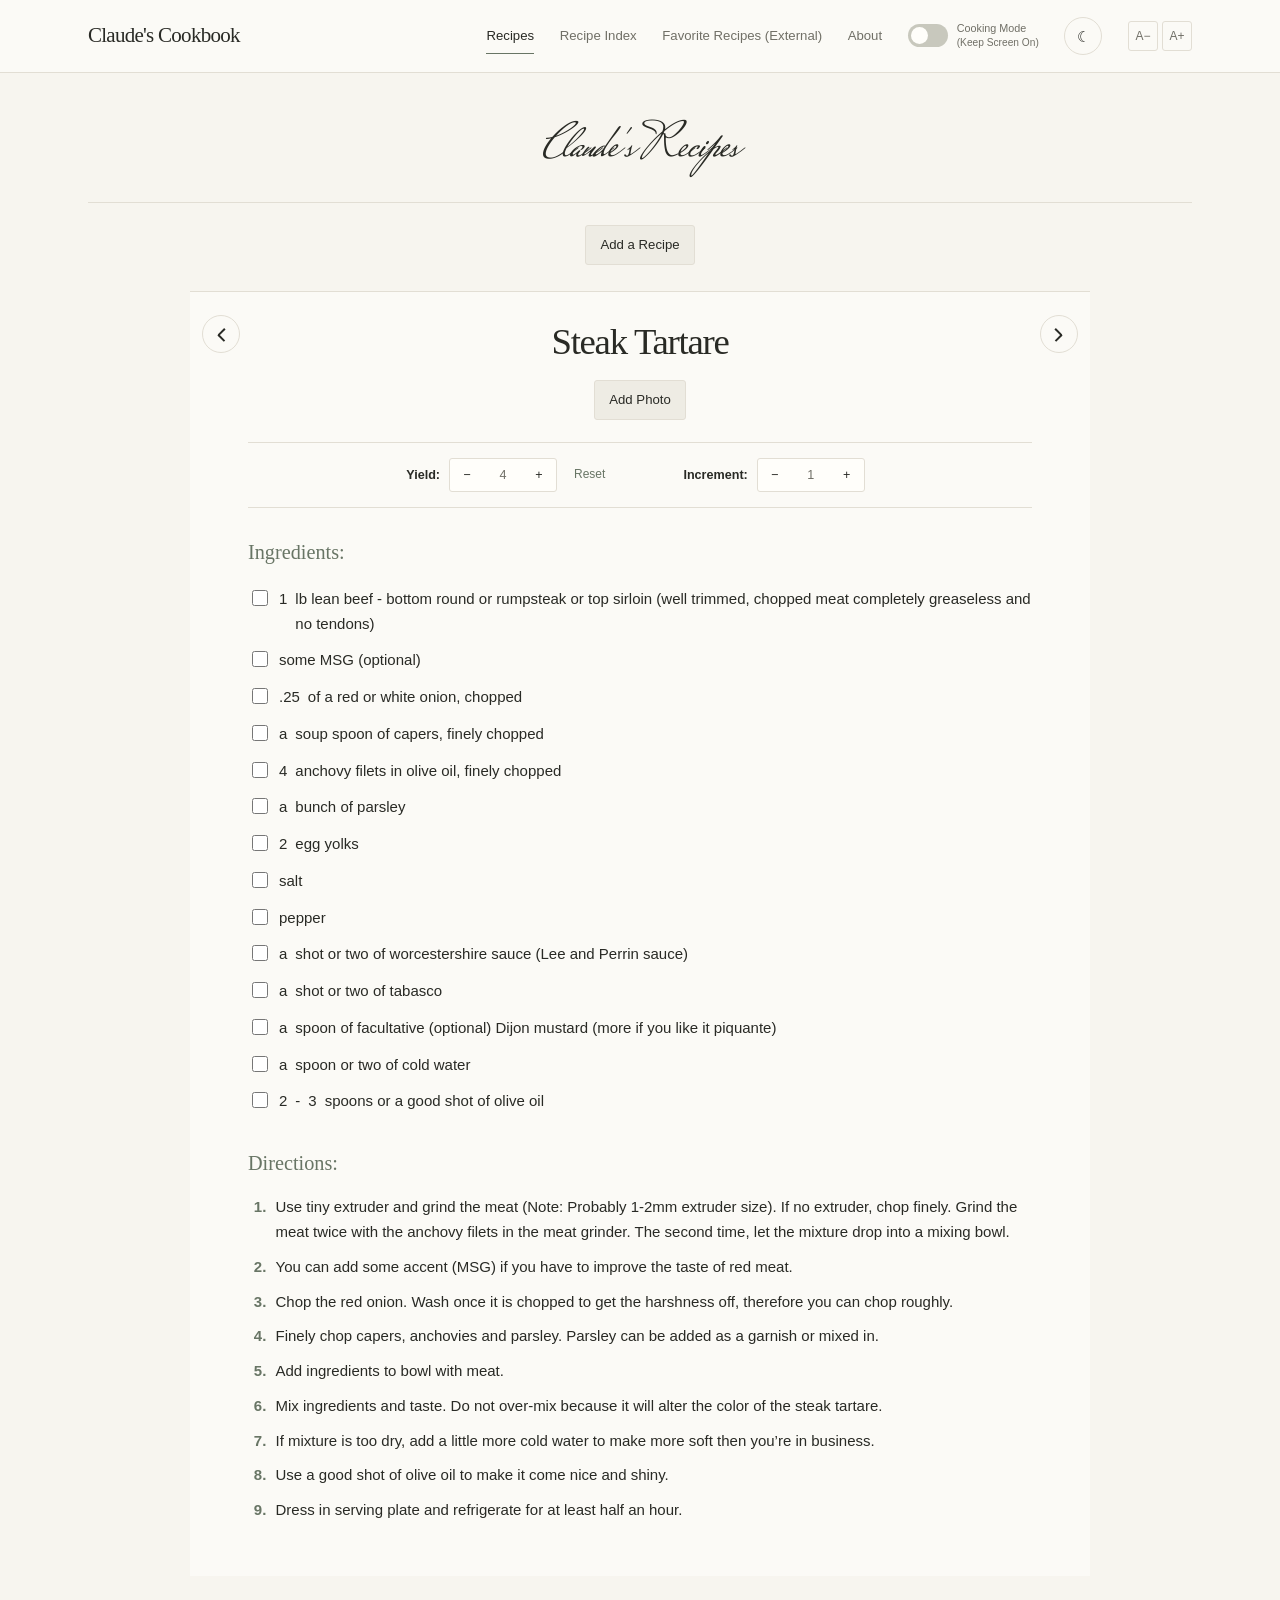
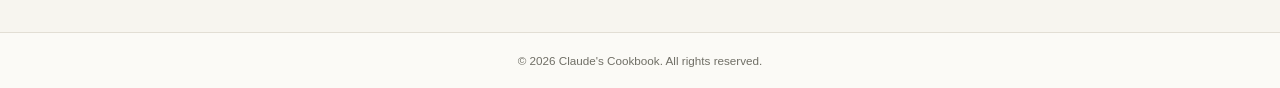
==== commit e07a6f75: "Add text size controls" ====
--- a/index.html
+++ b/index.html
@@ -5,6 +5,7 @@
         <meta name="viewport" content="width=device-width, initial-scale=1.0">
         <meta http-equiv="X-UA-Compatible" content="ie=edge">
         <title>Claude's Cookbook</title>
+        <script src="font-size.js"></script>
         <link rel="stylesheet" href="recipestyle.css">
         <link rel="stylesheet" href="https://fonts.googleapis.com/css2?family=Mrs+Saint+Delafield&display=swap">
         <link rel="icon" type="image/png" href="/favicon.png?v=2">
@@ -35,6 +36,10 @@
                         <li>
                             <button id="theme-toggle" type="button" aria-label="Switch to dark mode">☾</button>
                         </li>
+                        <li class="font-size-controls" aria-label="Text size">
+                            <button id="decrease-font-size" type="button" aria-label="Decrease text size">A−</button>
+                            <button id="increase-font-size" type="button" aria-label="Increase text size">A+</button>
+                        </li>
                     </ul>
                 </nav>
             </header>
@@ -152,15 +157,15 @@
                                 </div>
                                 <div class="directions-div list-container"><em>Directions:</em>
                                     <ul class="directions-list list"> 
-                                        <li class="direction">Use tiny extruder and grind the meat (Note: Probably 1-2mm extruder size). If no extruder, chop finely. Grind the meat twice with the anchovy filets in the meat grinder. The second time, let the mixture drop into a mixing bowl</li>
+                                        <li class="direction">Use tiny extruder and grind the meat (Note: Probably 1-2mm extruder size). If no extruder, chop finely. Grind the meat twice with the anchovy filets in the meat grinder. The second time, let the mixture drop into a mixing bowl.</li>
                                         <li class="direction">You can add some accent (MSG) if you have to improve the taste of red meat.</li>
                                         <li class="direction">Chop the red onion. Wash once it is chopped to get the harshness off, therefore you can chop roughly.</li>
                                         <li class="direction">Finely chop capers, anchovies and parsley. Parsley can be added as a garnish or mixed in.</li>
                                         <li class="direction">Add ingredients to bowl with meat.</li>
                                         <li class="direction">Mix ingredients and taste. Do not over-mix because it will alter the color of the steak tartare.</li>
                                         <li class="direction">If mixture is too dry, add a little more cold water to make more soft then you’re in business.</li>
-                                        <li class="direction">Use a good shot of olive oil to make it come nice and shiny</li>
-                                        <li class="direction">Dress in serving plate and refrigerate for at least half an hour</li>
+                                        <li class="direction">Use a good shot of olive oil to make it come nice and shiny.</li>
+                                        <li class="direction">Dress in serving plate and refrigerate for at least half an hour.</li>
                                     </ul>
                                 </div>
                             </li>
@@ -195,11 +200,11 @@
                                     <div class="increment-div">
                                         <strong>Increment:</strong>
                                         <div class="increment-output-container">
-                                            <div class="value-button" id="decrease-increment-whole-chicken" onclick="decreaseIncrement()" value="decrease value">-</div>
-                                            <div class="increment-output"></div>
-                                            <div class="value-button" id="increase-increment-whole-chicken" onclick="increaseIncrement()" value="increase value">+</div>
-                                            <button type="button" class="reset-increment" onclick="resetIncrement()">Reset</button>
-                                        </div>
+                                            <button type="button" class="value-button" id="decrease-increment-whole-chicken" onclick="decreaseIncrement()" aria-label="Decrease increment">−</button>
+                                            <div class="increment-output" aria-live="polite"></div>
+                                            <button type="button" class="value-button" id="increase-increment-whole-chicken" onclick="increaseIncrement()" aria-label="Increase increment">+</button>
+                                        </div>
+                                        <button type="button" class="reset-yield reset-increment" onclick="resetIncrement()">Reset</button>
                                         <div>
                                             <div class="og-increment">1</div>
                                             <div><p>Choose an increment,<br> then adjust the yield.</p></div>
@@ -431,7 +436,7 @@
                                 </div>
                                 <div class="directions-div list-container"><em>Directions:</em>
                                     <ul class="directions-list list"> 
-                                        <li class="direction">Chop the onion, garlic, and mushroom</li>
+                                        <li class="direction">Chop the onion, garlic, and mushroom.</li>
                                         <li class="direction">Put some oil in frying pan, fry all three ingredients slowly until almost cooked (when onions become almost transparent).</li>
                                         <li class="direction">Take off fryer, let cool, add some chopped Italian parsley.</li>
                                         <li class="direction">To prepare tomatoes, cut 1/3 of head off and dig out pulp of tomato without damaging the shell.</li>
@@ -588,7 +593,7 @@
                                         <li class="direction">Put large bouquet de garnis with 1 onion and 2 carrots into the pot (carrot does not need to be peeled but should be washed).</li>
                                         <li class="direction">Bring to a boil, then cook for an hour or so until veal is done. Cut a cube in two to see if it is done and try. If meat is cooked, remove meat with wire mesh.</li>
                                         <li class="direction">Make a roux: Add flour to small bowl of stock liquid, mix, then add back to stock pot and bring to boil to thicken.</li>
-                                        <li class="direction">When stock is boiling, take pot off the heat, can add some lemon juice (Note: add roux when pot is off the fire. When adding flour, add three quarters of what you think should be enough. Then bring to boil. After, let cook for at least ten to fifteen minutes)</li>
+                                        <li class="direction">When stock is boiling, take pot off the heat, can add some lemon juice (Note: add roux when pot is off the fire. When adding flour, add three quarters of what you think should be enough. Then bring to boil. After, let cook for at least ten to fifteen minutes).</li>
                                         <li class="direction">Add seasoning (put some at beginning too). Make sure no lumps. If lumps, pass through sieve before adding liaison.</li>
                                         <li class="direction">Make the liaison by whisking egg yolk, heavy cream, nutmeg and lemon juice.</li>
                                         <li class="direction">Add liaison to stock off the heat and whisk well. Do NOT let it boil or else you will have scrambled eggs.</li>
--- a/recipestyle.css
+++ b/recipestyle.css
@@ -38,6 +38,7 @@
 html {
     min-height: 100%;
     scroll-behavior: smooth;
+    font-size: 15px;
 }
 
 body {
@@ -50,7 +51,7 @@
     background: var(--page-bg);
     color: var(--text-color);
     font-family: var(--font-body);
-    font-size: 16px;
+    font-size: 1rem;
     line-height: 1.65;
     -webkit-font-smoothing: antialiased;
 }
@@ -101,12 +102,12 @@
 .nav-menu {
     display: flex;
     width: min(var(--content-width), 100%);
-    min-height: 82px;
+    min-height: 72px;
     align-items: center;
     justify-content: space-between;
     gap: 24px;
     margin: 0 auto;
-    padding: 16px 28px;
+    padding: 12px 28px;
 }
 
 .nav-header {
@@ -162,6 +163,30 @@
 
 .nav-ul-right button {
     cursor: pointer;
+}
+
+.font-size-controls {
+    display: flex;
+    align-items: center;
+    gap: 4px;
+}
+
+.font-size-controls button {
+    min-width: 30px;
+    height: 30px;
+    padding: 0 5px;
+    border: 1px solid var(--border-color);
+    border-radius: 3px;
+    background: transparent;
+    color: var(--muted-color);
+    font-size: 0.8rem;
+    line-height: 1;
+}
+
+.font-size-controls button:hover {
+    border-color: var(--accent-color);
+    background: var(--button-bg);
+    color: var(--text-color);
 }
 
 #theme-toggle {
@@ -368,7 +393,7 @@
 .recipe-item > h2,
 .user-recipe-card > h2,
 .favorite-recipe > h2 {
-    margin: 0 0 22px;
+    margin: 0 0 14px;
     color: var(--text-color);
     font-family: var(--font-display);
     font-size: clamp(1.7rem, 3.5vw, 2.45rem);
@@ -750,10 +775,6 @@
 }
 
 @media (max-width: 600px) {
-    body {
-        font-size: 15px;
-    }
-
     .nav-menu {
         min-height: 0;
         flex-direction: column;
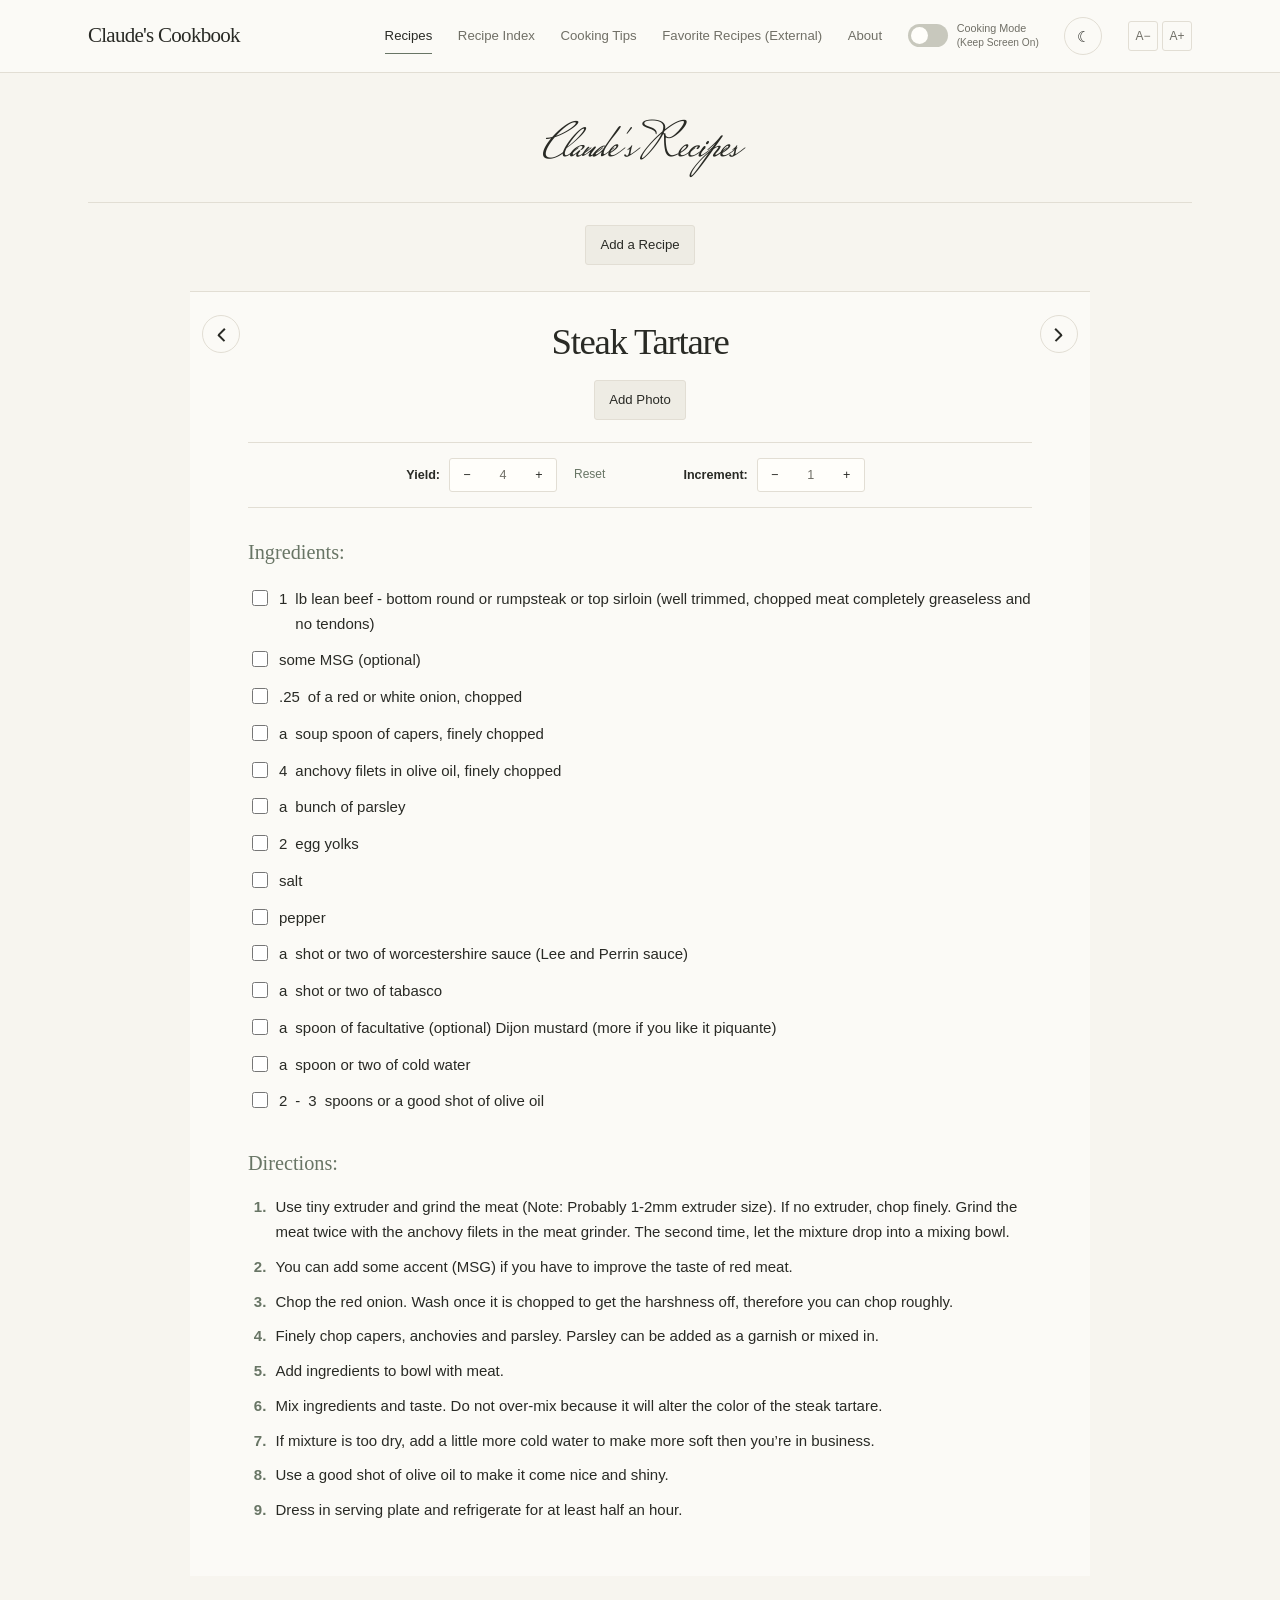
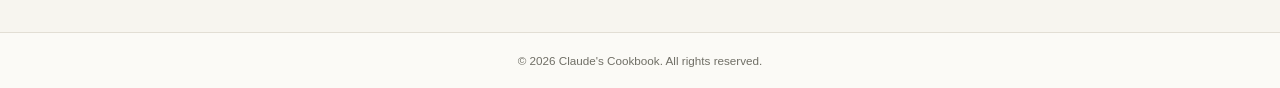
==== commit 8b582610: "Add cooking tips page" ====
--- a/index.html
+++ b/index.html
@@ -18,6 +18,7 @@
                     <ul class="nav-ul-right">
                         <li><a href="index.html" aria-current="page">Recipes</a></li>
                         <li><a href="recipe-index.html">Recipe Index</a></li>
+                        <li><a href="cooking-tips.html">Cooking Tips</a></li>
                         <li><a href="favorites.html">Favorite Recipes (External)</a></li>
                         <li><a href="about.html">About</a></li>
                         <li class="cooking-mode-control">
@@ -1434,6 +1435,31 @@
                                 </div>
                             </li>
 
+                            <li class="recipe-item">
+                                <h2>Green Sauce</h2>
+                                <div class="ingredients-div list-container"><em>Ingredients:</em>
+                                    <ul class="ingredients-list list">
+                                        <li class="ingredient"><input type="checkbox">Equal parts fresh basil and watercress</li>
+                                        <li class="ingredient"><input type="checkbox">Parsley, optional</li>
+                                        <li class="ingredient"><input type="checkbox">Mayonnaise, starting with equal parts purée and mayonnaise</li>
+                                        <li class="ingredient"><input type="checkbox">Salt and pepper, to taste</li>
+                                        <li class="ingredient"><input type="checkbox">Herbs, to taste</li>
+                                        <li class="ingredient"><input type="checkbox">Lemon juice, to taste</li>
+                                    </ul>
+                                </div>
+                                <div class="directions-div list-container"><em>Directions:</em>
+                                    <ul class="directions-list list">
+                                        <li class="direction">Bring a pot of water to boil. Add the green herbs to the boiling water and stir.</li>
+                                        <li class="direction">Remove the greens when returns to a boil and immediately put them in ice water.</li>
+                                        <li class="direction">Drain in a colander.</li>
+                                        <li class="direction">Grind the greens very fine into a purée.</li>
+                                        <li class="direction">Press the purée through the colander to separate from roughage.</li>
+                                        <li class="direction">Mix the purée with mayo to taste (starting with half parts each).</li>
+                                        <li class="direction">Add salt and pepper, additional herbs, lemon juice to taste.</li>
+                                    </ul>
+                                </div>
+                            </li>
+
                         </ul>
                     </div> <!-- End recipes-->
                 </div> <!-- End recipe container -->
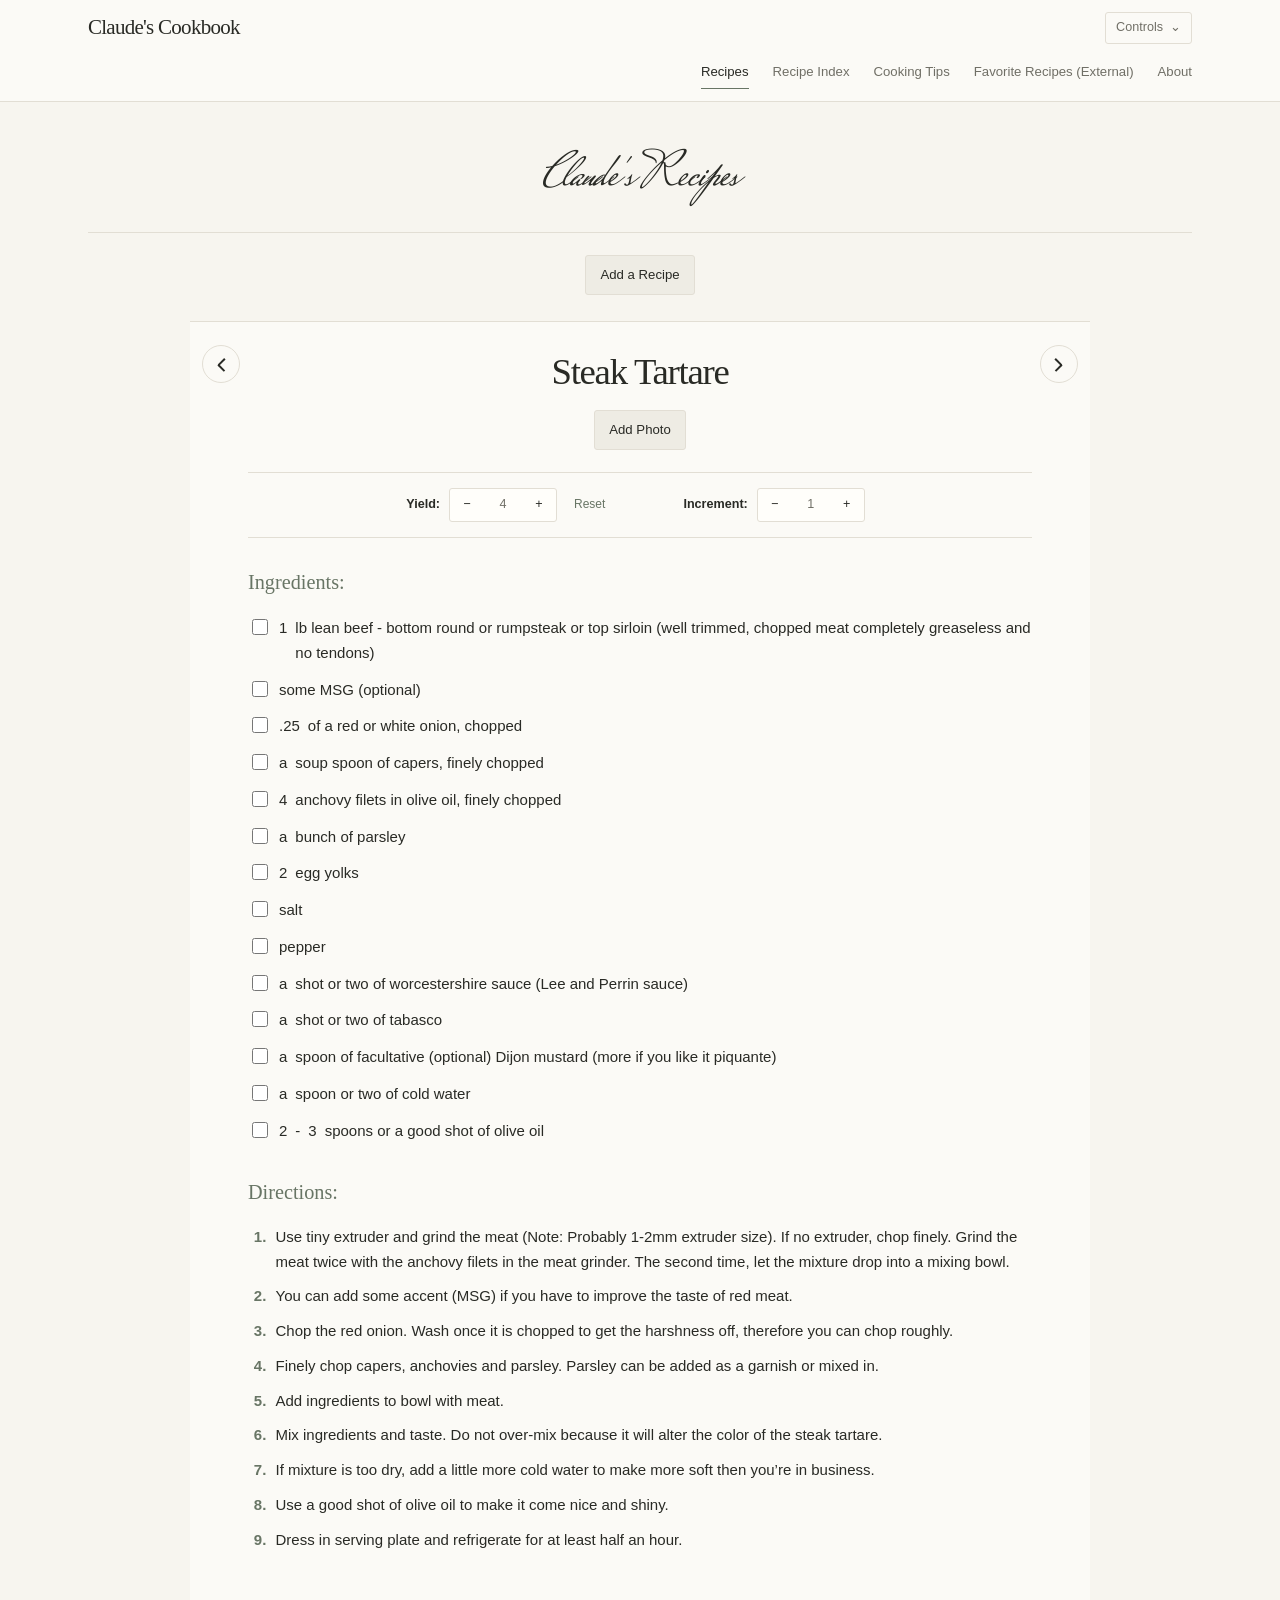
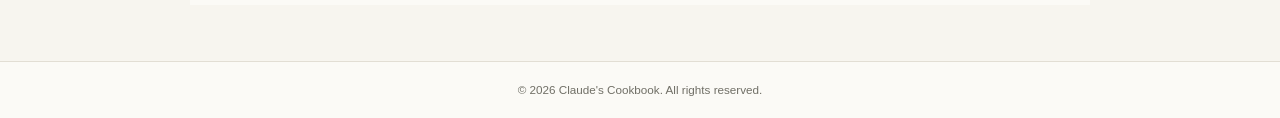
==== commit 728a85fa: "Improve header navigation and group utility controls" ====
--- a/index.html
+++ b/index.html
@@ -5,7 +5,9 @@
         <meta name="viewport" content="width=device-width, initial-scale=1.0">
         <meta http-equiv="X-UA-Compatible" content="ie=edge">
         <title>Claude's Cookbook</title>
+        <script>document.documentElement.dataset.theme = localStorage.getItem("theme") || "light";</script>
         <script src="font-size.js"></script>
+        <script src="header-controls.js" defer></script>
         <link rel="stylesheet" href="recipestyle.css">
         <link rel="stylesheet" href="https://fonts.googleapis.com/css2?family=Mrs+Saint+Delafield&display=swap">
         <link rel="icon" type="image/png" href="/favicon.png?v=2">
@@ -14,33 +16,39 @@
         <div class="outline"> 
             <header>
                 <nav class="nav-menu" aria-label="Main navigation">
-                    <a class="nav-header" href="index.html"><strong>Claude's Cookbook</strong></a>
+                    <div class="nav-top">
+                        <a class="nav-header" href="index.html"><strong>Claude's Cookbook</strong></a>
+                        <details class="header-controls">
+                            <summary>Controls</summary>
+                            <div class="header-controls-panel">
+                                <div class="cooking-mode-control">
+                                    <button
+                                        id="cooking-mode-toggle"
+                                        class="toggle-switch"
+                                        type="button"
+                                        role="switch"
+                                        aria-checked="false"
+                                        aria-label="Cooking Mode"
+                                    >
+                                        <span class="toggle-knob"></span>
+                                    </button>
+                                    <span>Cooking Mode<br><small>(Keep Screen On)</small></span>
+                                    <span class="cooking-mode-status" role="status" aria-live="polite" hidden></span>
+                                </div>
+                                <button id="theme-toggle" type="button" aria-label="Switch to dark mode">☾</button>
+                                <div class="font-size-controls" aria-label="Text size">
+                                    <button id="decrease-font-size" type="button" aria-label="Decrease text size">A−</button>
+                                    <button id="increase-font-size" type="button" aria-label="Increase text size">A+</button>
+                                </div>
+                            </div>
+                        </details>
+                    </div>
                     <ul class="nav-ul-right">
                         <li><a href="index.html" aria-current="page">Recipes</a></li>
                         <li><a href="recipe-index.html">Recipe Index</a></li>
                         <li><a href="cooking-tips.html">Cooking Tips</a></li>
                         <li><a href="favorites.html">Favorite Recipes (External)</a></li>
                         <li><a href="about.html">About</a></li>
-                        <li class="cooking-mode-control">
-                            <button
-                                id="cooking-mode-toggle"
-                                class="toggle-switch"
-                                type="button"
-                                role="switch"
-                                aria-checked="false"
-                                aria-label="Cooking Mode"
-                            >
-                                <span class="toggle-knob"></span>
-                            </button>
-                            <span>Cooking Mode<br><small>(Keep Screen On)</small></span>
-                        </li>
-                        <li>
-                            <button id="theme-toggle" type="button" aria-label="Switch to dark mode">☾</button>
-                        </li>
-                        <li class="font-size-controls" aria-label="Text size">
-                            <button id="decrease-font-size" type="button" aria-label="Decrease text size">A−</button>
-                            <button id="increase-font-size" type="button" aria-label="Increase text size">A+</button>
-                        </li>
                     </ul>
                 </nav>
             </header>
@@ -1288,7 +1296,7 @@
                                         <li class="ingredient"><input type="checkbox">1 part spinach</li>
                                         <li class="ingredient"><input type="checkbox">1 part tarragon (You can use more spinach instead of tarragon due to price in the USA)</li>
                                         <li class="ingredient"><input type="checkbox">some mayonnaise</li>
-                                        <li class="ingredient"><input type="checkbox">a shot of tabasco</li>
+                                        <li class="ingredient"><input type="checkbox"><span class="ingredient-amount">a</span><span class="output-amount"></span>shot of tabasco</li>
                                         <li class="ingredient"><input type="checkbox">some lemon juice</li>
                                         <li class="ingredient"><input type="checkbox">some cinnamon</li>
                                         <li class="ingredient"><input type="checkbox">salt</li>
@@ -1467,34 +1475,7 @@
         </div> <!-- End outline-->
         <script type='text/javascript' src='recipes.js'></script>
         <script src="user-recipes.js"></script>
-        <script>
-            const themeToggle = document.getElementById("theme-toggle");
-
-            const savedTheme = localStorage.getItem("theme") || "light";
-            document.documentElement.setAttribute("data-theme", savedTheme);
-
-            function updateThemeButton() {
-                const currentTheme = document.documentElement.getAttribute("data-theme");
-
-                themeToggle.textContent = currentTheme === "dark" ? "☀" : "☾";
-                themeToggle.setAttribute(
-                    "aria-label",
-                    currentTheme === "dark" ? "Switch to light mode" : "Switch to dark mode"
-                );
-            }
-
-            updateThemeButton();
-
-            themeToggle.addEventListener("click", () => {
-                const currentTheme = document.documentElement.getAttribute("data-theme");
-                const newTheme = currentTheme === "dark" ? "light" : "dark";
-
-                document.documentElement.setAttribute("data-theme", newTheme);
-                localStorage.setItem("theme", newTheme);
-
-                updateThemeButton();
-            });
-        </script>
+        <script src="cooking-mode.js"></script>
         <footer>
             <p>&copy; 2026 Claude's Cookbook. All rights reserved.</p>
         </footer>
--- a/recipestyle.css
+++ b/recipestyle.css
@@ -102,16 +102,23 @@
 .nav-menu {
     display: flex;
     width: min(var(--content-width), 100%);
-    min-height: 72px;
+    flex-direction: column;
+    align-items: stretch;
+    gap: 10px;
+    margin: 0 auto;
+    padding: 12px 28px;
+}
+
+.nav-top {
+    display: flex;
+    flex-wrap: wrap;
     align-items: center;
     justify-content: space-between;
-    gap: 24px;
-    margin: 0 auto;
-    padding: 12px 28px;
+    gap: 16px;
 }
 
 .nav-header {
-    flex: 0 0 auto;
+    flex: 0 1 auto;
     color: var(--text-color);
     font-family: var(--font-display);
     font-size: 1.4rem;
@@ -119,6 +126,7 @@
     letter-spacing: -0.035em;
     line-height: 1.2;
     text-decoration: none;
+    white-space: nowrap;
 }
 
 .nav-header strong {
@@ -128,8 +136,10 @@
 .nav-ul,
 .nav-ul-right {
     display: flex;
+    flex-wrap: wrap;
     align-items: center;
-    gap: clamp(14px, 2vw, 28px);
+    gap: 4px clamp(14px, 2vw, 24px);
+    width: 100%;
     margin: 0;
     padding: 0;
     list-style: none;
@@ -165,10 +175,73 @@
     cursor: pointer;
 }
 
-.font-size-controls {
-    display: flex;
+.header-controls {
+    position: relative;
+    flex: 0 1 auto;
+    max-width: 100%;
+    margin-left: auto;
+}
+
+.header-controls summary {
+    min-width: 82px;
+    padding: 6px 10px;
+    border: 1px solid var(--border-color);
+    border-radius: 3px;
+    background: transparent;
+    color: var(--muted-color);
+    cursor: pointer;
+    font-size: 0.84rem;
+    line-height: 1.4;
+    list-style: none;
+    text-align: center;
+}
+
+.header-controls summary::-webkit-details-marker {
+    display: none;
+}
+
+.header-controls summary::marker {
+    content: "";
+}
+
+.header-controls summary::after {
+    display: inline-block;
+    margin-left: 7px;
+    content: "⌄";
+}
+
+.header-controls[open] summary::after {
+    content: "⌃";
+}
+
+.header-controls summary:hover,
+.header-controls[open] summary {
+    border-color: var(--accent-color);
+    background: var(--button-bg);
+    color: var(--text-color);
+}
+
+.header-controls summary:focus-visible {
+    outline: 2px solid var(--focus-color);
+    outline-offset: 3px;
+}
+
+.header-controls-panel {
+    display: flex;
+    flex-wrap: wrap;
     align-items: center;
-    gap: 4px;
+    justify-content: flex-end;
+    gap: 12px;
+    max-width: 100%;
+    margin-top: 8px;
+    padding: 10px 12px;
+    border: 1px solid var(--border-color);
+    border-radius: 3px;
+    background: var(--content-bg);
+}
+
+.header-controls-panel > button {
+    flex: 0 0 auto;
 }
 
 .font-size-controls button {
@@ -220,6 +293,16 @@
 .cooking-mode-control small {
     color: var(--muted-color);
     font-size: 0.68rem;
+}
+
+.cooking-mode-status {
+    max-width: 260px;
+    color: var(--muted-color);
+    white-space: normal;
+}
+
+.cooking-mode-status[hidden] {
+    display: none;
 }
 
 .toggle-switch {
@@ -761,25 +844,18 @@
 }
 
 @media (max-width: 900px) {
-    .nav-menu {
-        flex-wrap: wrap;
+    .nav-ul-right {
         justify-content: center;
-        gap: 10px 24px;
-    }
-
-    .nav-ul-right {
-        flex-wrap: wrap;
-        justify-content: center;
-        gap: 6px 20px;
     }
 }
 
 @media (max-width: 600px) {
     .nav-menu {
-        min-height: 0;
-        flex-direction: column;
-        gap: 7px;
         padding: 16px 16px 12px;
+    }
+
+    .nav-top {
+        gap: 10px;
     }
 
     .nav-header {
@@ -787,8 +863,8 @@
     }
 
     .nav-ul-right {
-        width: 100%;
-        gap: 2px 16px;
+        gap: 2px 14px;
+        justify-content: center;
     }
 
     .nav-ul-right a {
@@ -807,6 +883,13 @@
     #theme-toggle {
         width: 34px;
         height: 34px;
+    }
+
+    .header-controls-panel {
+        flex-wrap: wrap;
+        justify-content: center;
+        gap: 10px;
+        padding: 9px;
     }
 
     #recipes,
